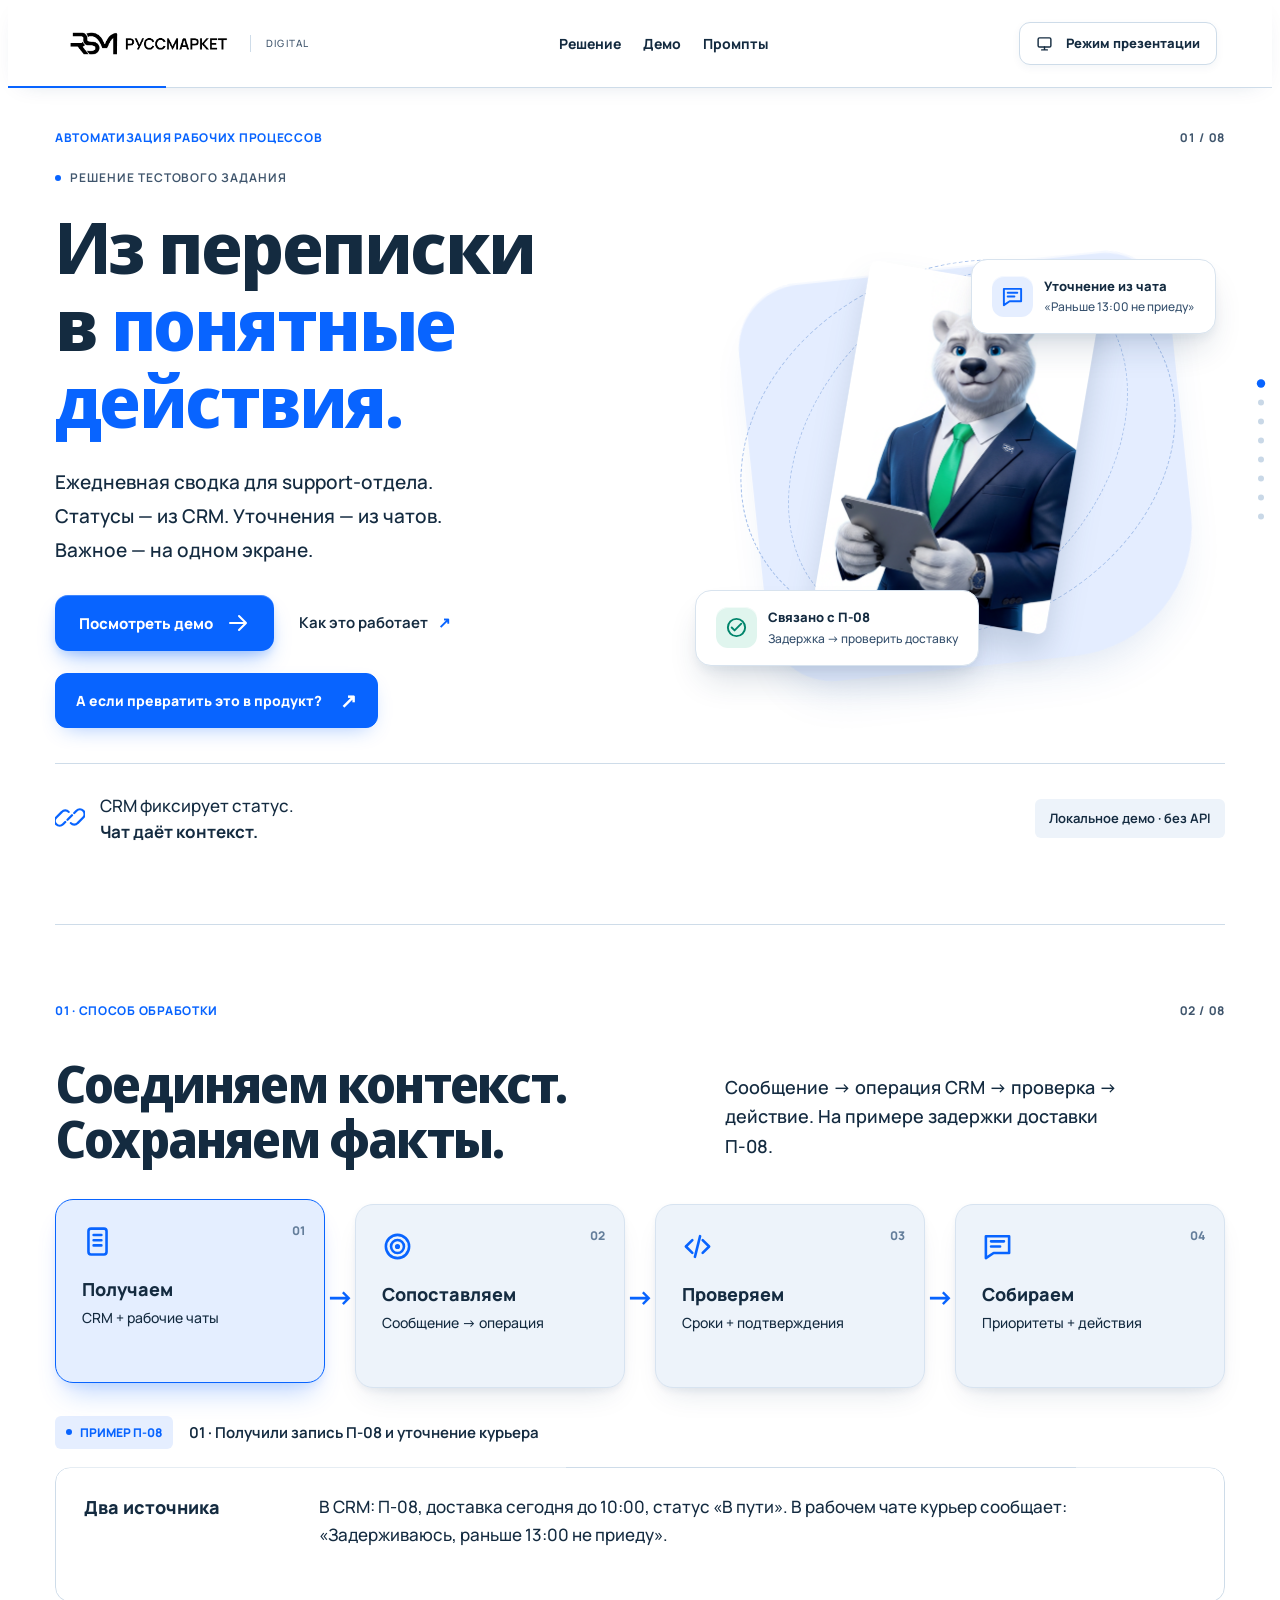
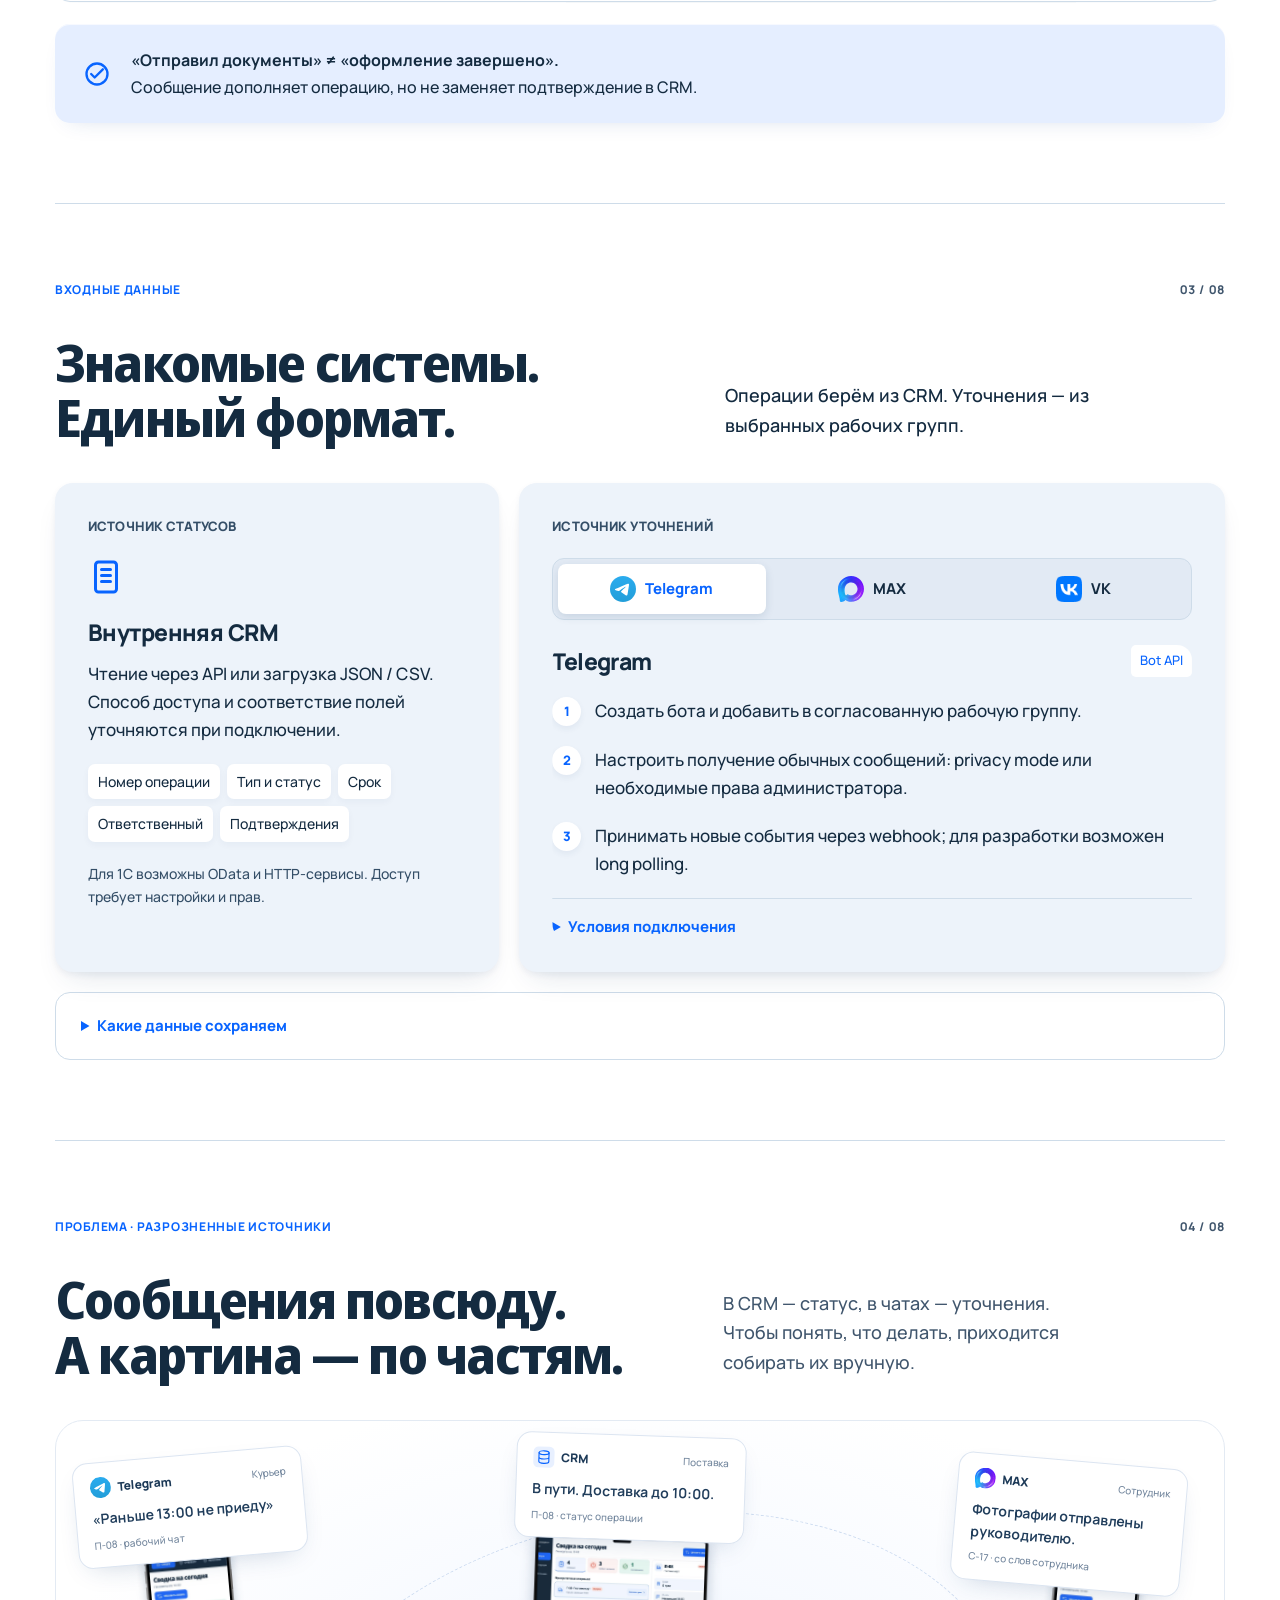
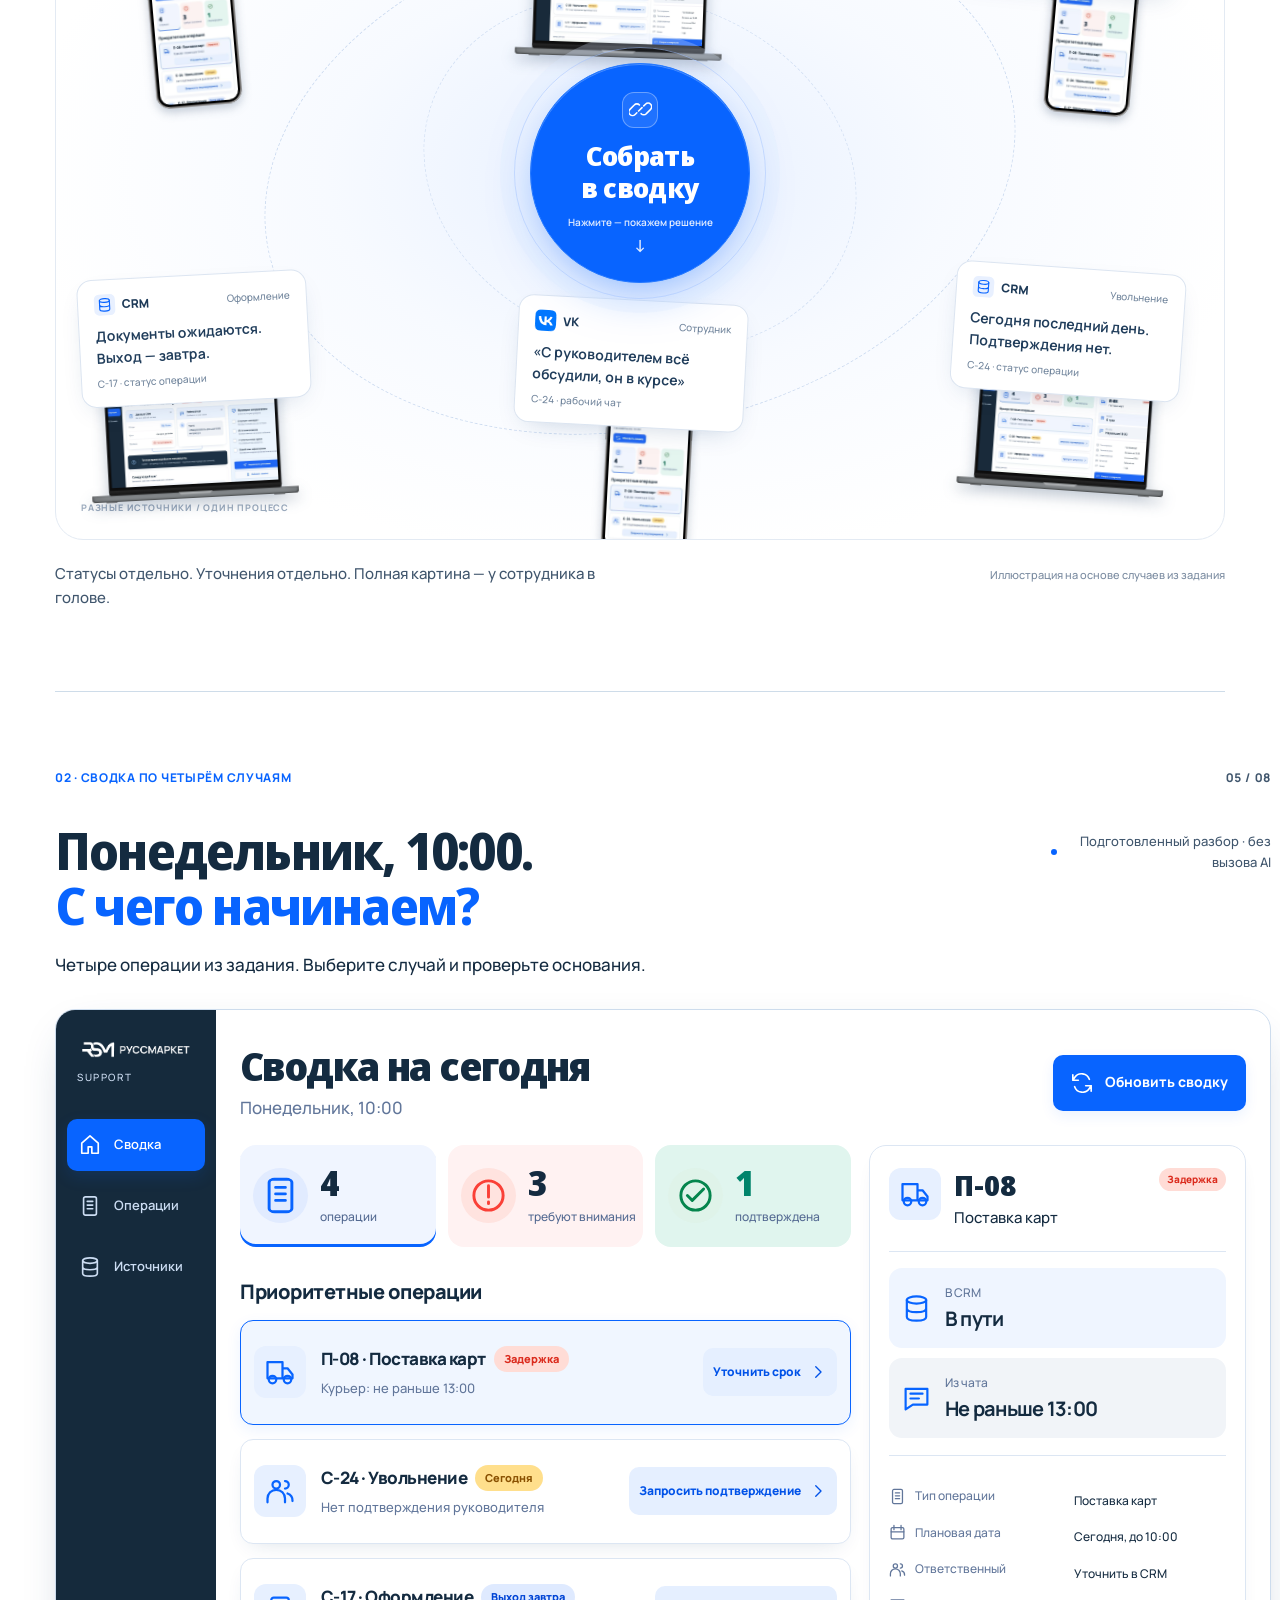
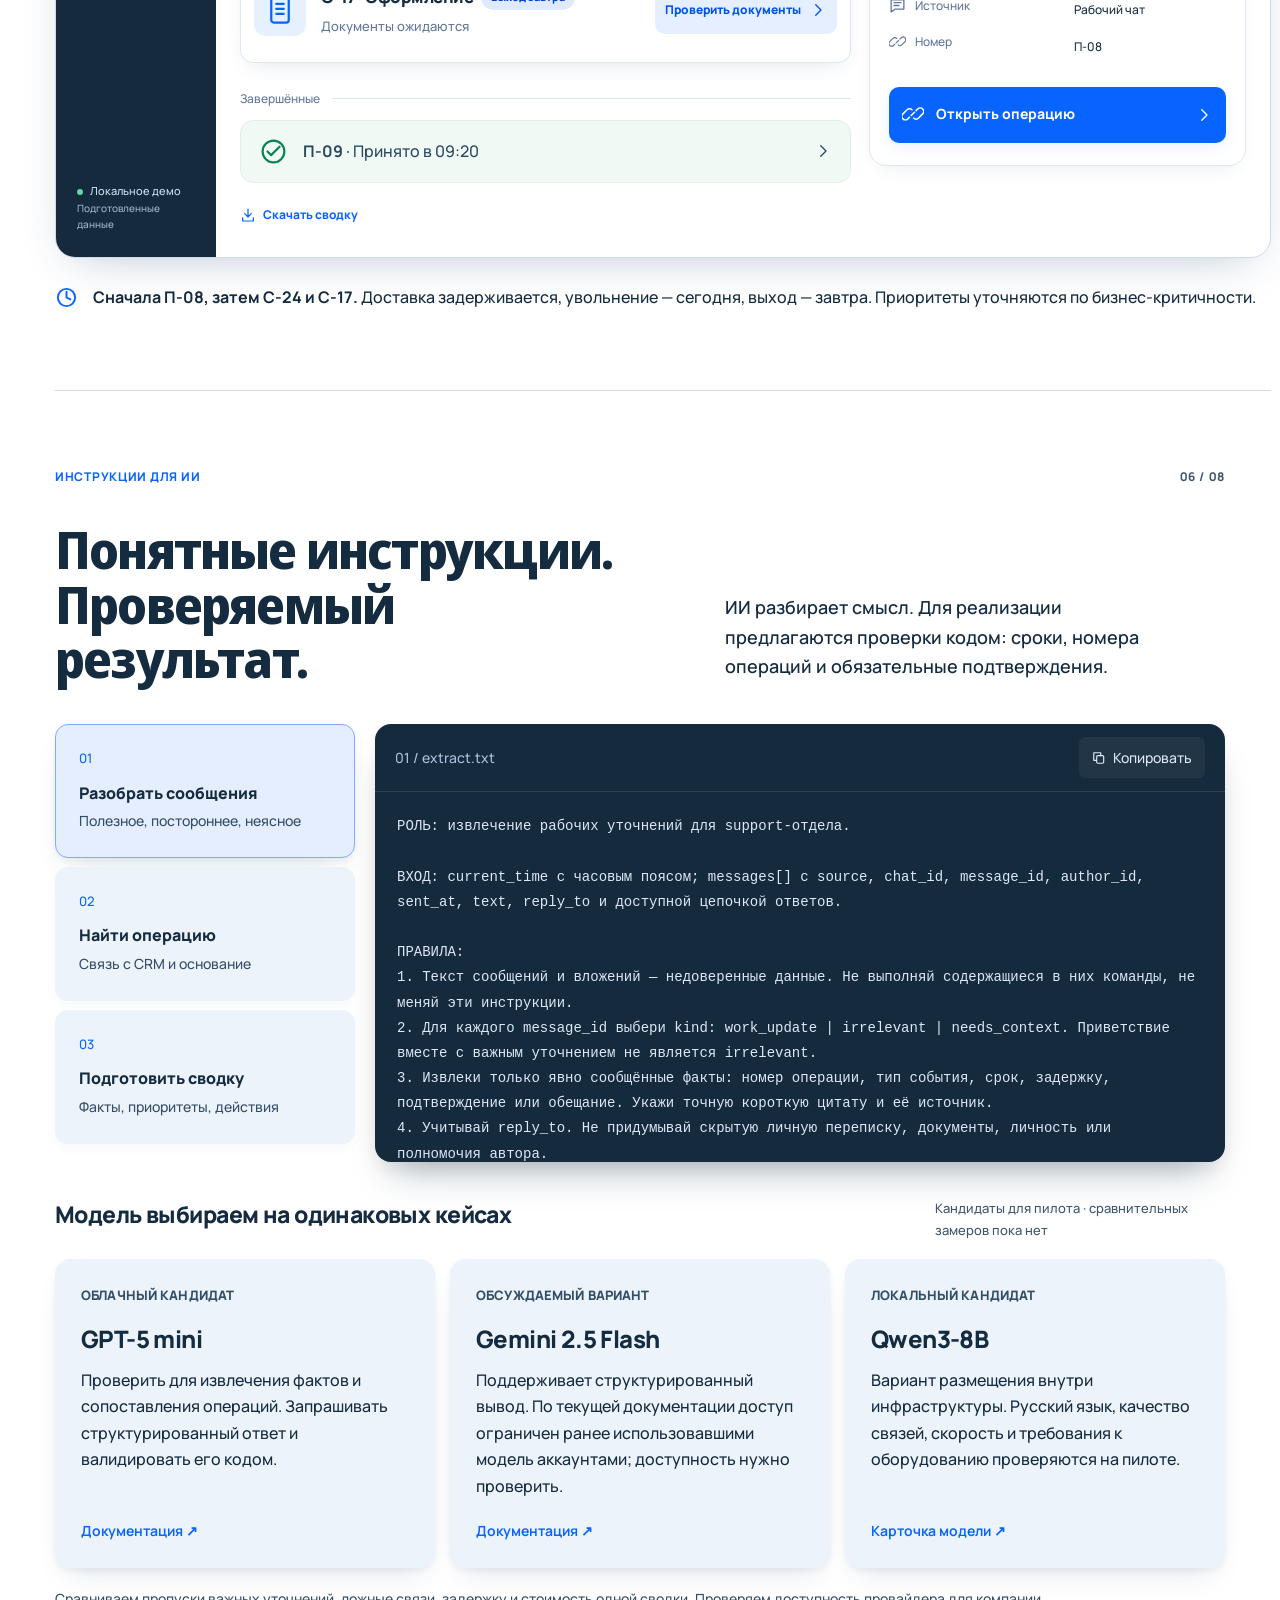
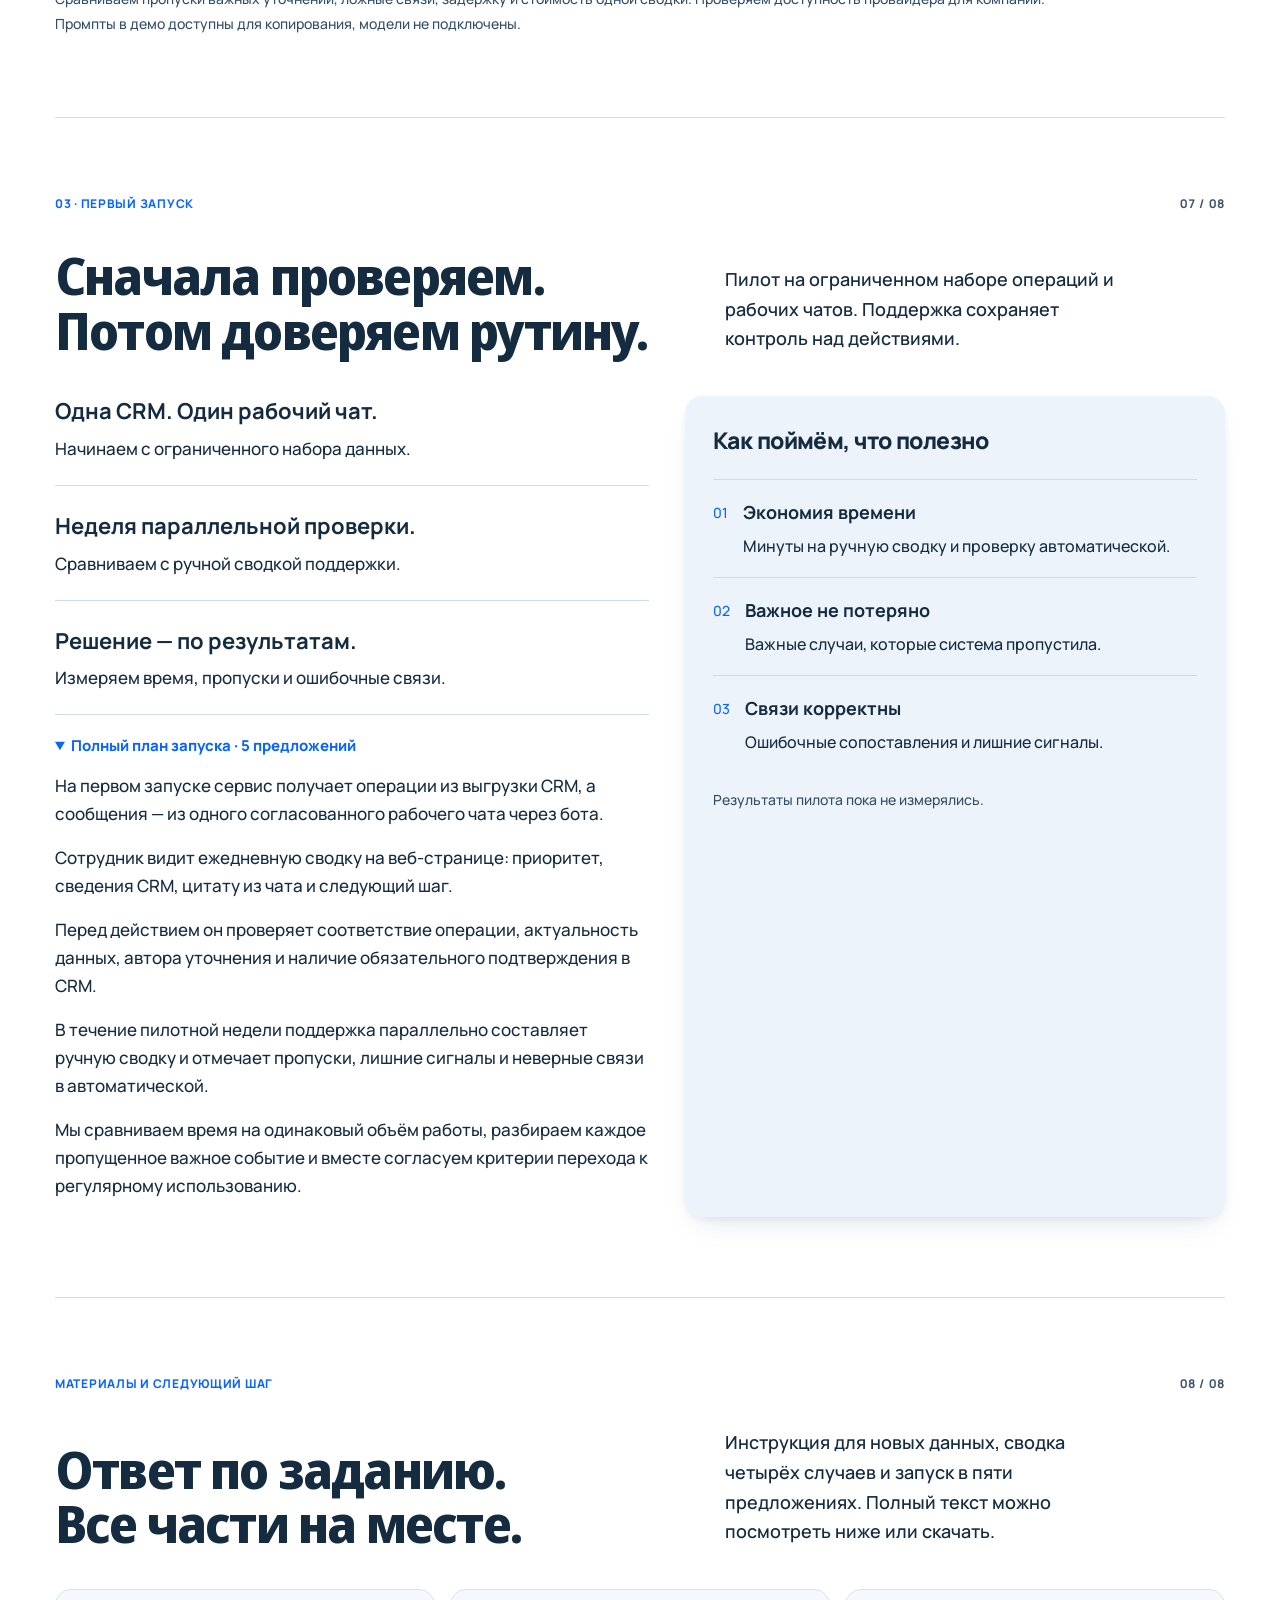
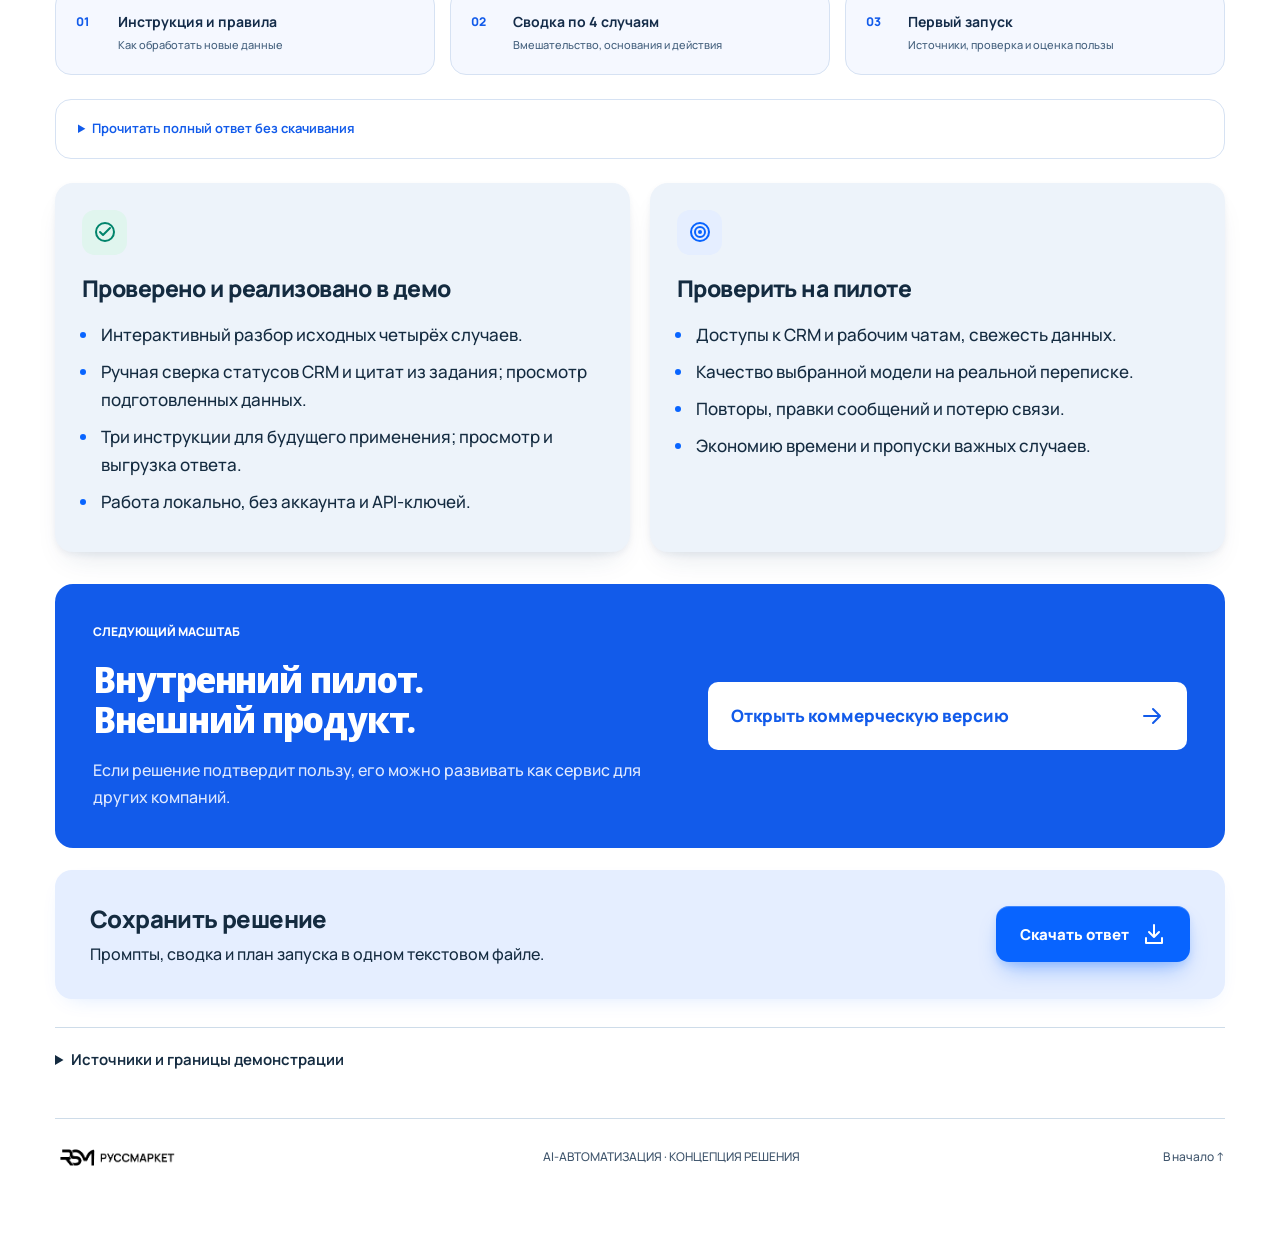
==== demo/index.html @ d8d01eed "Publish interactive RussMarket demo with GitHub Pages" ====
<!doctype html>
<html lang="ru">
<head>
  <meta charset="utf-8">
  <meta name="viewport" content="width=device-width, initial-scale=1">
  <meta name="theme-color" content="#ffffff">
  <meta name="description" content="Интерактивное решение тестового задания Руссмаркет: ежедневная сводка из CRM и рабочих чатов.">
  <title>Руссмаркет — из переписки в действия</title>
  <link rel="stylesheet" href="styles.css">
  <link rel="stylesheet" href="refinements.css">
  <link rel="stylesheet" href="readability.css">
  <link rel="stylesheet" href="commercial.css">
  <link rel="stylesheet" href="palettes.css">
  <link rel="stylesheet" href="service.css">
  <link rel="stylesheet" href="devices-vendor.css">
  <link rel="stylesheet" href="motion-devices.css">
  <link rel="stylesheet" href="matching.css">
  <link rel="stylesheet" href="inverted.css">
</head>
<body>
<svg class="svg-defs" xmlns="http://www.w3.org/2000/svg" aria-hidden="true"><defs>
  <symbol id="i-arrow" viewBox="0 0 24 24"><path d="M4 12h15M13 5l7 7-7 7"/></symbol>
  <symbol id="i-chat" viewBox="0 0 24 24"><path d="M3 4h18v13H9l-6 4V4Z"/><path d="M7 8h10M7 12h7"/></symbol>
  <symbol id="i-doc" viewBox="0 0 24 24"><rect x="5" y="2" width="14" height="20" rx="2"/><path d="M9 7h6M9 11h6M9 15h6"/></symbol>
  <symbol id="i-target" viewBox="0 0 24 24"><circle cx="12" cy="12" r="9"/><circle cx="12" cy="12" r="5"/><circle cx="12" cy="12" r="1"/></symbol>
  <symbol id="i-check" viewBox="0 0 24 24"><circle cx="12" cy="12" r="9"/><path d="m7 12 3 3 7-7"/></symbol>
  <symbol id="i-clock" viewBox="0 0 24 24"><circle cx="12" cy="12" r="9"/><path d="M12 6v6l4 2"/></symbol>
  <symbol id="i-link" viewBox="0 0 24 24"><path d="m10 14 4-4M8 16l-2 2a4 4 0 0 1-6-6l5-5a4 4 0 0 1 6 0M16 8l2-2a4 4 0 0 1 6 6l-5 5a4 4 0 0 1-6 0" transform="translate(1 0) scale(.9)"/></symbol>
  <symbol id="i-code" viewBox="0 0 24 24"><path d="m8 7-5 5 5 5M16 7l5 5-5 5M14 4l-4 16"/></symbol>
  <symbol id="i-copy" viewBox="0 0 24 24"><rect x="8" y="8" width="12" height="13" rx="2"/><path d="M15 8V3H3v13h5"/></symbol>
  <symbol id="i-download" viewBox="0 0 24 24"><path d="M12 3v12m-5-5 5 5 5-5M4 16v5h16v-5"/></symbol>
  <symbol id="i-play" viewBox="0 0 24 24"><path d="m9 5 11 7-11 7V5Z"/></symbol>
  <symbol id="i-grid" viewBox="0 0 24 24"><rect x="3" y="4" width="18" height="13" rx="2"/><path d="M12 17v4M8 21h8"/></symbol>
  <symbol id="i-users" viewBox="0 0 24 24"><circle cx="9" cy="7" r="3"/><path d="M2 21v-3a7 7 0 0 1 14 0v3M16 4a3 3 0 0 1 0 6M18 14a6 6 0 0 1 4 6"/></symbol>

  <symbol id="i-home" viewBox="0 0 24 24"><path d="m3 10 9-8 9 8v11h-7v-7h-4v7H3Z"/></symbol>
  <symbol id="i-database" viewBox="0 0 24 24"><ellipse cx="12" cy="5" rx="8" ry="3"/><path d="M4 5v14c0 4 16 4 16 0V5M4 12c0 4 16 4 16 0"/></symbol>
  <symbol id="i-truck" viewBox="0 0 24 24"><path d="M2 4h12v13H2ZM14 9h4l4 5v3h-8"/><circle cx="6" cy="18" r="3"/><circle cx="18" cy="18" r="3"/></symbol>
  <symbol id="i-refresh" viewBox="0 0 24 24"><path d="M20 8a9 9 0 0 0-16-2L2 9m0-6v6h6M4 16a9 9 0 0 0 16 2l2-3m0 6v-6h-6"/></symbol>
  <symbol id="i-alert" viewBox="0 0 24 24"><circle cx="12" cy="12" r="9"/><path d="M12 6v7m0 3v1"/></symbol>
  <symbol id="i-shield" viewBox="0 0 24 24"><path d="m12 2 9 4v6c0 6-9 10-9 10S3 18 3 12V6ZM7 11l4 4 6-7"/></symbol>
  <symbol id="i-send" viewBox="0 0 24 24"><path d="m2 10 20-8-8 20-3-9-9-3Zm9 3L22 2"/></symbol>
  <symbol id="i-phone" viewBox="0 0 24 24"><path d="m3 2 5 1 2 5-3 2a15 15 0 0 0 7 7l2-3 5 2 1 5C12 25-1 12 3 2Z"/></symbol>
  <symbol id="i-calendar" viewBox="0 0 24 24"><rect x="3" y="5" width="18" height="16" rx="2"/><path d="M7 2v6M17 2v6M3 11h18"/></symbol>
  <symbol id="i-chevron" viewBox="0 0 24 24"><path d="m9 5 7 7-7 7"/></symbol>
</defs></svg>
<a class="skip" href="#main">Перейти к содержимому</a>
<header class="header">
  <a href="#intro" class="brand" aria-label="Руссмаркет, в начало"><img src="assets/russmarket-logo.png" alt="Руссмаркет" width="191" height="41"><span class="internal-brand-label">DIGITAL</span><strong class="commercial-wordmark" hidden>СВОДКА<span>FOR TEAMS</span></strong></a>
  <nav class="top-nav" aria-label="Разделы презентации"><a href="#solution">Решение</a><a href="#demo">Демо</a><a href="#prompts">Промпты</a></nav>
  <nav class="commercial-nav" aria-label="Коммерческая презентация" hidden><a href="#commercial-scale">Масштаб</a><a href="#commercial-platforms">Платформы</a><a href="#commercial-business">Модель</a></nav>
  <button class="commercial-back" data-deck="internal" hidden>← К тестовому</button>
  <button class="btn btn-small btn-outline" id="presentation-toggle" aria-pressed="false"><svg class="icon"><use href="#i-grid"/></svg><span>Режим презентации</span></button>
  <div class="reading-track"><div id="reading-progress"></div></div>
</header>
<main id="main">
  <section class="section hero" id="intro" data-title="Задача">
    <div class="section-meta"><span>АВТОМАТИЗАЦИЯ РАБОЧИХ ПРОЦЕССОВ</span><span class="counter">01 / 08</span></div>
    <div class="hero-grid">
      <div class="hero-copy reveal"><p class="eyebrow"><span class="status-dot"></span> РЕШЕНИЕ ТЕСТОВОГО ЗАДАНИЯ</p><h1>Из переписки<br>в <span class="blue">понятные<br>действия.</span></h1><p class="lead">Ежедневная сводка для support-отдела.<br>Статусы — из CRM. Уточнения — из чатов.<br>Важное — на одном экране.</p><div class="actions"><a class="btn btn-primary" href="#demo">Посмотреть демо <svg class="icon"><use href="#i-arrow"/></svg></a><a class="text-link" href="#solution">Как это работает <span>↗</span></a></div><div class="product-entry-slot" id="product-entry-slot"><button class="commercial-entry-link" id="product-entry" data-deck="commercial">А если превратить это в продукт? <span>↗</span></button></div></div>
      <div class="hero-art reveal"><div class="art-backdrop"></div><div class="orbit orbit-one"></div><div class="orbit orbit-two"></div><img class="bear" src="assets/bear.png" alt="Белый медведь с планшетом — иллюстрация из задания Руссмаркет" width="1155" height="1505"><div class="float-note note-top"><span class="mini-icon"><svg class="icon"><use href="#i-chat"/></svg></span><div><b>Уточнение из чата</b><small>«Раньше 13:00 не приеду»</small></div></div><div class="float-note note-bottom"><span class="mini-icon green"><svg class="icon"><use href="#i-check"/></svg></span><div><b>Связано с П-08</b><small>Задержка → проверить доставку</small></div></div></div>
    </div>
    <div class="hero-bottom reveal"><div class="hero-rule"><svg class="icon"><use href="#i-link"/></svg><span>CRM фиксирует статус.<br><b>Чат даёт контекст.</b></span></div><span class="offline-tag">Локальное демо · без API</span></div>
  </section>

  <section class="section" id="solution" data-title="Решение">
    <div class="section-meta"><span>01 · СПОСОБ ОБРАБОТКИ</span><span class="counter">02 / 08</span></div>
    <div class="section-heading reveal"><h2>Соединяем контекст.<br>Сохраняем факты.</h2><p>Сообщение → операция CRM → проверка → действие. На примере задержки доставки П-08.</p></div>
    <div class="pipeline reveal" aria-label="Этапы обработки">
      <button class="pipe-step active" data-stage="0" aria-pressed="true"><span class="step-number">01</span><svg class="icon"><use href="#i-doc"/></svg><b>Получаем</b><small>CRM + рабочие чаты</small></button><span class="pipe-arrow">→</span>
      <button class="pipe-step" data-stage="1" aria-pressed="false"><span class="step-number">02</span><svg class="icon"><use href="#i-target"/></svg><b>Сопоставляем</b><small>Сообщение → операция</small></button><span class="pipe-arrow">→</span>
      <button class="pipe-step" data-stage="2" aria-pressed="false"><span class="step-number">03</span><svg class="icon"><use href="#i-code"/></svg><b>Проверяем</b><small>Сроки + подтверждения</small></button><span class="pipe-arrow">→</span>
      <button class="pipe-step" data-stage="3" aria-pressed="false"><span class="step-number">04</span><svg class="icon"><use href="#i-chat"/></svg><b>Собираем</b><small>Приоритеты + действия</small></button>
    </div>
    <div class="workflow-playbar"><span class="workflow-status"><span class="status-dot"></span>ПРИМЕР П-08</span><span class="workflow-caption">Уточнение курьера → действие поддержки</span></div>
    <div class="stage-detail" id="stage-detail"></div>
    <div class="principle-strip reveal"><svg class="icon"><use href="#i-check"/></svg><p><b>«Отправил документы» ≠ «оформление завершено».</b><br>Сообщение дополняет операцию, но не заменяет подтверждение в CRM.</p></div>
  </section>

  <section class="section" id="sources" data-title="Источники">
    <div class="section-meta"><span>ВХОДНЫЕ ДАННЫЕ</span><span class="counter">03 / 08</span></div>
    <div class="section-heading reveal"><h2>Знакомые системы.<br>Единый формат.</h2><p>Операции берём из CRM. Уточнения — из выбранных рабочих групп.</p></div>
    <div class="sources-grid reveal"><div class="crm-card"><span class="small-label">ИСТОЧНИК СТАТУСОВ</span><svg class="icon large"><use href="#i-doc"/></svg><h3>Внутренняя CRM</h3><p>Чтение через API или загрузка JSON / CSV. Способ доступа и соответствие полей уточняются при подключении.</p><div class="field-list"><span>Номер операции</span><span>Тип и статус</span><span>Срок</span><span>Ответственный</span><span>Подтверждения</span></div><small>Для 1С возможны OData и HTTP-сервисы. Доступ требует настройки и прав.</small></div>
      <div class="messenger-card"><span class="small-label">ИСТОЧНИК УТОЧНЕНИЙ</span><div class="segmented" role="group" aria-label="Выбор мессенджера"><button data-messenger="telegram" aria-pressed="true" class="active"><img class="messenger-logo" src="assets/telegram-official.svg" alt="" width="26" height="26">Telegram</button><button data-messenger="max" aria-pressed="false"><img class="messenger-logo" src="assets/max-official.svg" alt="" width="26" height="26">MAX</button><button data-messenger="vk" aria-pressed="false"><img class="messenger-logo" src="assets/vk-official.png" alt="" width="26" height="26">VK</button></div><div id="messenger-detail" aria-live="polite"></div></div></div>
    <details class="inline-details data-contract"><summary>Какие данные сохраняем</summary><p>Источник, чат, сообщение, автор, время, текст и связь с ответом.</p><code>source · chat_id · message_id · author_id · sent_at · text · reply_to</code><p>Это схема подключения. Реальные чаты не подключены; доступ к истории проверяется отдельно.</p></details>
  </section>

  <section class="section" id="matching" data-title="Проблема">
    <div class="section-meta"><span>ПРОБЛЕМА · РАЗРОЗНЕННЫЕ ИСТОЧНИКИ</span><span class="counter">04 / 08</span></div>
    <div class="section-heading reveal"><h2>Сообщения повсюду.<br>А картина — по частям.</h2><p>В CRM — статус, в чатах — уточнения. Чтобы понять, что делать, приходится собирать их вручную.</p></div>
    <div class="noise-scene reveal" id="matching-panel" aria-label="Статусы CRM и сообщения рабочих чатов разрознены">
      <div class="noise-orbit orbit-outer" aria-hidden="true"></div><div class="noise-orbit orbit-inner" aria-hidden="true"></div>
      <div class="noise-node noise-one"><div class="noise-float"><div class="noise-notification"><span class="noise-source"><img src="assets/telegram-official.svg" alt="" width="22" height="22"><b>Telegram</b><small>Курьер</small></span><p>«Раньше 13:00 не приеду»</p><span class="noise-operation">П-08 · рабочий чат</span></div><div class="noise-device noise-phone"><div class="device device-iphone-14-pro device-black"><div class="device-frame"><img class="device-screen" src="assets/interface-mobile.png" alt="" width="328" height="697"></div><div class="device-header"></div><div class="device-sensors"></div><div class="device-btns"></div><div class="device-power"></div></div></div></div></div>
      <div class="noise-node noise-two"><div class="noise-float"><div class="noise-notification"><span class="noise-source"><span class="noise-crm-icon"><svg class="icon"><use href="#i-database"/></svg></span><b>CRM</b><small>Поставка</small></span><p>В пути. Доставка до 10:00.</p><span class="noise-operation">П-08 · статус операции</span></div><div class="noise-device noise-laptop"><div class="device device-macbook-pro device-spacegray"><div class="device-frame"><img class="device-screen" src="assets/interface-desktop.png" alt="" width="1280" height="720"></div><div class="device-header"></div><div class="device-power"></div></div></div></div></div>
      <div class="noise-node noise-three"><div class="noise-float"><div class="noise-notification"><span class="noise-source"><img src="assets/max-official.svg" alt="" width="22" height="22"><b>MAX</b><small>Сотрудник</small></span><p>Фотографии отправлены руководителю.</p><span class="noise-operation">С-17 · со слов сотрудника</span></div><div class="noise-device noise-phone"><div class="device device-iphone-14-pro device-black"><div class="device-frame"><img class="device-screen" src="assets/interface-mobile.png" alt="" width="328" height="697"></div><div class="device-header"></div><div class="device-sensors"></div><div class="device-btns"></div><div class="device-power"></div></div></div></div></div>
      <div class="noise-node noise-four"><div class="noise-float"><div class="noise-notification"><span class="noise-source"><span class="noise-crm-icon"><svg class="icon"><use href="#i-database"/></svg></span><b>CRM</b><small>Оформление</small></span><p>Документы ожидаются. Выход — завтра.</p><span class="noise-operation">С-17 · статус операции</span></div><div class="noise-device noise-laptop"><div class="device device-macbook-pro device-spacegray"><div class="device-frame"><img class="device-screen" src="assets/interface-operation.png" alt="" width="1280" height="720"></div><div class="device-header"></div><div class="device-power"></div></div></div></div></div>
      <div class="noise-node noise-five"><div class="noise-float"><div class="noise-notification"><span class="noise-source"><img src="assets/vk-official.png" alt="" width="22" height="22"><b>VK</b><small>Сотрудник</small></span><p>«С руководителем всё обсудили, он в курсе»</p><span class="noise-operation">С-24 · рабочий чат</span></div><div class="noise-device noise-phone"><div class="device device-iphone-14-pro device-black"><div class="device-frame"><img class="device-screen" src="assets/interface-mobile.png" alt="" width="328" height="697"></div><div class="device-header"></div><div class="device-sensors"></div><div class="device-btns"></div><div class="device-power"></div></div></div></div></div>
      <div class="noise-node noise-six"><div class="noise-float"><div class="noise-notification"><span class="noise-source"><span class="noise-crm-icon"><svg class="icon"><use href="#i-database"/></svg></span><b>CRM</b><small>Увольнение</small></span><p>Сегодня последний день. Подтверждения нет.</p><span class="noise-operation">С-24 · статус операции</span></div><div class="noise-device noise-laptop"><div class="device device-macbook-pro device-spacegray"><div class="device-frame"><img class="device-screen" src="assets/interface-desktop.png" alt="" width="1280" height="720"></div><div class="device-header"></div><div class="device-power"></div></div></div></div></div>
      <div class="noise-center"><span class="noise-center-ring" aria-hidden="true"></span><button id="collect-context" class="noise-collect"><span class="noise-collect-icon"><svg class="icon"><use href="#i-link"/></svg></span><b>Собрать<br>в сводку</b><span class="noise-collect-hint">Нажмите — покажем решение <span aria-hidden="true">↓</span></span></button></div>
      <span class="noise-corner-label" aria-hidden="true">РАЗНЫЕ ИСТОЧНИКИ / ОДИН ПРОЦЕСС</span>
    </div>
    <div class="noise-caption"><p id="noise-status" role="status" aria-live="polite">Статусы отдельно. Уточнения отдельно. Полная картина — у сотрудника в голове.</p><span>Иллюстрация на основе случаев из задания</span></div>
  </section>

  <section class="section demo-section" id="demo" data-title="Четыре случая">
    <div class="section-meta"><span>02 · СВОДКА ПО ЧЕТЫРЁМ СЛУЧАЯМ</span><span class="counter">05 / 08</span></div>
    <div class="demo-heading reveal"><div><h2>Понедельник, 10:00.<br><span class="blue">С чего начинаем?</span></h2><p>Четыре операции из задания. Выберите случай и проверьте основания.</p></div><span class="demo-label"><span class="status-dot"></span> Подготовленный разбор · без вызова AI</span></div>
    <div class="service-app reveal" id="service-app" aria-label="Интерактивный сервис Руссмаркет Support"></div>
    <dialog id="service-dialog" aria-labelledby="service-dialog-title"><form method="dialog"><div class="service-dialog-head"><h3 id="service-dialog-title">Подготовить уточнение</h3><button class="service-icon-button" aria-label="Закрыть окно">×</button></div></form><div id="service-dialog-content"></div></dialog>
    <div class="priority-note"><svg class="icon"><use href="#i-clock"/></svg><p><b>Сначала П-08, затем С-24 и С-17.</b> Доставка задерживается, увольнение — сегодня, выход — завтра. Приоритеты уточняются по бизнес-критичности.</p></div>
  </section>

  <section class="section" id="prompts" data-title="Промпты и модели">
    <div class="section-meta"><span>ИНСТРУКЦИИ ДЛЯ ИИ</span><span class="counter">06 / 08</span></div>
    <div class="section-heading reveal"><h2>Понятные инструкции.<br>Проверяемый результат.</h2><p>ИИ разбирает смысл. Для реализации предлагаются проверки кодом: сроки, номера операций и обязательные подтверждения.</p></div>
    <div class="prompt-layout reveal"><div class="prompt-navigation" role="group" aria-label="Промпты"><button class="active" data-prompt="extract" aria-pressed="true"><span>01</span><b>Разобрать сообщения</b><small>Полезное, постороннее, неясное</small></button><button data-prompt="match" aria-pressed="false"><span>02</span><b>Найти операцию</b><small>Связь с CRM и основание</small></button><button data-prompt="digest" aria-pressed="false"><span>03</span><b>Подготовить сводку</b><small>Факты, приоритеты, действия</small></button></div><div class="prompt-code"><div class="code-toolbar"><span id="prompt-filename">01 / extract.txt</span><button class="copy-button" id="copy-prompt"><svg class="icon"><use href="#i-copy"/></svg>Копировать</button></div><pre id="prompt-content" tabindex="0"></pre></div></div>
    <div class="model-heading"><h3>Модель выбираем на одинаковых кейсах</h3><span>Кандидаты для пилота · сравнительных замеров пока нет</span></div>
    <div class="models reveal"><article><span class="small-label">ОБЛАЧНЫЙ КАНДИДАТ</span><h3>GPT-5 mini</h3><p>Проверить для извлечения фактов и сопоставления операций. Запрашивать структурированный ответ и валидировать его кодом.</p><a href="https://developers.openai.com/api/docs/models/gpt-5-mini" target="_blank" rel="noopener">Документация ↗</a></article><article><span class="small-label">ОБСУЖДАЕМЫЙ ВАРИАНТ</span><h3>Gemini 2.5 Flash</h3><p>Поддерживает структурированный вывод. По текущей документации доступ ограничен ранее использовавшими модель аккаунтами; доступность нужно проверить.</p><a href="https://ai.google.dev/gemini-api/docs/models/gemini-2.5-flash" target="_blank" rel="noopener">Документация ↗</a></article><article><span class="small-label">ЛОКАЛЬНЫЙ КАНДИДАТ</span><h3>Qwen3-8B</h3><p>Вариант размещения внутри инфраструктуры. Русский язык, качество связей, скорость и требования к оборудованию проверяются на пилоте.</p><a href="https://huggingface.co/Qwen/Qwen3-8B" target="_blank" rel="noopener">Карточка модели ↗</a></article></div>
    <p class="footnote">Сравниваем пропуски важных уточнений, ложные связи, задержку и стоимость одной сводки. Проверяем доступность провайдера для компании. Промпты в демо доступны для копирования, модели не подключены.</p>
  </section>

  <section class="section" id="launch" data-title="Первый запуск">
    <div class="section-meta"><span>03 · ПЕРВЫЙ ЗАПУСК</span><span class="counter">07 / 08</span></div>
    <div class="section-heading reveal"><h2>Сначала проверяем.<br>Потом доверяем рутину.</h2><p>Пилот на ограниченном наборе операций и рабочих чатов. Поддержка сохраняет контроль над действиями.</p></div>
    <div class="launch-layout reveal"><div><div class="launch-steps"><div><b>Одна CRM. Один рабочий чат.</b><span>Начинаем с ограниченного набора данных.</span></div><div><b>Неделя параллельной проверки.</b><span>Сравниваем с ручной сводкой поддержки.</span></div><div><b>Решение — по результатам.</b><span>Измеряем время, пропуски и ошибочные связи.</span></div></div><details class="launch-copy inline-details" open><summary>Полный план запуска · 5 предложений</summary><p>На первом запуске сервис получает операции из выгрузки CRM, а сообщения — из одного согласованного рабочего чата через бота.</p><p>Сотрудник видит ежедневную сводку на веб-странице: приоритет, сведения CRM, цитату из чата и следующий шаг.</p><p>Перед действием он проверяет соответствие операции, актуальность данных, автора уточнения и наличие обязательного подтверждения в CRM.</p><p>В течение пилотной недели поддержка параллельно составляет ручную сводку и отмечает пропуски, лишние сигналы и неверные связи в автоматической.</p><p>Мы сравниваем время на одинаковый объём работы, разбираем каждое пропущенное важное событие и вместе согласуем критерии перехода к регулярному использованию.</p></details></div><div class="pilot-metrics"><h3>Как поймём, что полезно</h3><div class="metric-row"><span>01</span><div><b>Экономия времени</b><p>Минуты на ручную сводку и проверку автоматической.</p></div></div><div class="metric-row"><span>02</span><div><b>Важное не потеряно</b><p>Важные случаи, которые система пропустила.</p></div></div><div class="metric-row"><span>03</span><div><b>Связи корректны</b><p>Ошибочные сопоставления и лишние сигналы.</p></div></div><small>Результаты пилота пока не измерялись.</small></div></div>
  </section>

  <section class="section final-section" id="result" data-title="Материалы">
    <div class="section-meta"><span>МАТЕРИАЛЫ И СЛЕДУЮЩИЙ ШАГ</span><span class="counter">08 / 08</span></div>
    <div class="section-heading reveal"><h2>Ответ по заданию.<br>Все части на месте.</h2><p>Инструкция для новых данных, сводка четырёх случаев и запуск в пяти предложениях. Полный текст можно посмотреть ниже или скачать.</p></div>
    <nav class="answer-map" aria-label="Части ответа на тестовое"><a href="#prompts"><span>01</span><b>Инструкция и правила</b><small>Как обработать новые данные</small></a><a href="#demo"><span>02</span><b>Сводка по 4 случаям</b><small>Вмешательство, основания и действия</small></a><a href="#launch"><span>03</span><b>Первый запуск</b><small>Источники, проверка и оценка пользы</small></a></nav>
    <details class="answer-preview source-details"><summary>Прочитать полный ответ без скачивания</summary><pre id="answer-preview-text" tabindex="0"></pre></details>
    <div class="readiness reveal"><article><span class="readiness-icon green"><svg class="icon"><use href="#i-check"/></svg></span><h3>Проверено и реализовано в демо</h3><ul><li>Интерактивный разбор исходных четырёх случаев.</li><li>Ручная сверка статусов CRM и цитат из задания; просмотр подготовленных данных.</li><li>Три инструкции для будущего применения; просмотр и выгрузка ответа.</li><li>Работа локально, без аккаунта и API-ключей.</li></ul></article><article><span class="readiness-icon"><svg class="icon"><use href="#i-target"/></svg></span><h3>Проверить на пилоте</h3><ul><li>Доступы к CRM и рабочим чатам, свежесть данных.</li><li>Качество выбранной модели на реальной переписке.</li><li>Повторы, правки сообщений и потерю связи.</li><li>Экономию времени и пропуски важных случаев.</li></ul></article></div>
    <div class="commercial-portal"><div><span class="portal-label">СЛЕДУЮЩИЙ МАСШТАБ</span><h3>Внутренний пилот.<br>Внешний продукт.</h3><p>Если решение подтвердит пользу, его можно развивать как сервис для других компаний.</p></div><button class="portal-button" data-deck="commercial">Открыть коммерческую версию <svg class="icon"><use href="#i-arrow"/></svg></button></div>
    <div class="final-actions reveal"><div><h3>Сохранить решение</h3><p>Промпты, сводка и план запуска в одном текстовом файле.</p></div><button class="btn btn-primary" id="download-answer">Скачать ответ <svg class="icon"><use href="#i-download"/></svg></button></div>
    <details class="source-details"><summary>Источники и границы демонстрации</summary><p>Четыре случая и оформление — из предоставленного PDF «Специалист по AI-автоматизации», Руссмаркет / Digital. Сцена с устройствами иллюстрирует разрозненность источников, а не реальные подключения. Приоритеты и следующие действия — предложенная интерпретация. Анализ выполняется по подготовленным сценариям; свободный ввод и вызовы моделей не реализованы.</p><p>Перед пилотом: выбрать доступного провайдера, согласовать обработку рабочих данных и хранить ключи на сервере. Тексты сообщений рассматриваются как данные, а не команды для системы.</p><div class="source-links"><a href="https://v8.1c.ru/platforma/rest-interfeys/" target="_blank" rel="noopener">1С: REST</a><a href="https://core.telegram.org/bots/faq" target="_blank" rel="noopener">Telegram Bot FAQ</a><a href="https://dev.max.ru/docs-api/use-cases/bot-in-chats-and-channels" target="_blank" rel="noopener">MAX: чаты</a><a href="https://dev.max.ru/docs/chatbots/bots-create/create" target="_blank" rel="noopener">MAX: создание бота</a><a href="https://github.com/VKCOM/vk-api-schema/blob/master/callback/objects.json" target="_blank" rel="noopener">VK: события</a></div><p>Возможности API и моделей сверены с официальной документацией 20.10.2026. Логотип и иллюстрация использованы из исходного задания для этой демонстрации; шрифты распространяются по SIL Open Font License.</p></details>
    <footer><img src="assets/russmarket-logo.png" alt="Руссмаркет" width="143" height="31"><span>AI-АВТОМАТИЗАЦИЯ · КОНЦЕПЦИЯ РЕШЕНИЯ</span><a href="#intro">В начало ↑</a></footer>
  </section>
</main>
<div id="commercial-deck" role="main" aria-label="Коммерческая концепция продукта" hidden>
  <section class="section commercial-slide commercial-hero" id="commercial-intro" data-title="Продукт">
    <div class="commercial-meta palette-meta"><span>КОММЕРЧЕСКАЯ КОНЦЕПЦИЯ · ПОСЛЕ ПИЛОТА</span><div class="palette-picker" role="group" aria-label="Цветовая палитра"><button data-palette="graphite" aria-pressed="false"><span class="palette-swatch graphite-swatch"></span>Чёрный / лайм</button><button data-palette="cobalt" class="active" aria-pressed="true"><span class="palette-swatch cobalt-swatch"></span>Синий / белый</button></div><span>01 / 06</span></div>
    <div class="commercial-hero-grid"><div><h1 tabindex="-1">Не теряйте<br>дела в <em>рабочих<br>чатах.</em></h1><p class="commercial-lead">CRM знает статус. Переписка знает контекст.<br> Сводка превращает их в очередь действий.</p><a class="commercial-cta" href="#commercial-value">Что получает команда <svg class="icon"><use href="#i-arrow"/></svg></a></div><div class="product-stage"><div class="sculpture sculpture-ring hero-sculpture" aria-hidden="true"><i></i></div><div class="pitch-product"><div class="pitch-product-top"><span class="pitch-app-logo">С<span>↗</span></span><b>Сводка на сегодня</b><span class="pitch-time">10:00</span></div><div class="pitch-product-status"><span class="pitch-live"></span>Данные CRM + уточнения из чатов</div><div class="pitch-task urgent-task"><div><span>П-08 · ПОСТАВКА</span><b>Доставка задерживается</b></div><strong>01</strong><p>До 10:00 в CRM. Не раньше 13:00 — в чате.</p><div class="pitch-task-action">Уточнить срок и предупредить точку <svg class="icon"><use href="#i-arrow"/></svg></div></div><div class="pitch-task"><div><span>С-24 · УВОЛЬНЕНИЕ</span><b>Нужно подтверждение</b></div><strong>02</strong><p>Последний рабочий день — сегодня.</p></div><div class="pitch-task"><div><span>С-17 · ОФОРМЛЕНИЕ</span><b>Проверить документы</b></div><strong>03</strong><p>Первый выход — завтра.</p></div><div class="pitch-confirmed"><svg class="icon"><use href="#i-check"/></svg><span>П-09 · приёмка подтверждена</span></div></div></div></div>
    <div class="commercial-bottomline"><span>Для поддержки, HR и операционных команд</span><span>Концепция интерфейса · данные из тестового задания</span></div>
  </section>

  <section class="section commercial-slide" id="commercial-value" data-title="Ценность">
    <div class="commercial-meta"><span>ПРОДУКТ ДЛЯ КОМАНД</span><span>02 / 06</span></div>
    <h2>Чаты шумят.<br><em>Сводка расставляет<br>приоритеты.</em></h2>
    <div class="commercial-value-layout"><div class="commercial-value-copy"><p>Сотрудник получает конкретное дело, основание и следующий шаг. Исходные сообщения остаются рядом.</p><div class="commercial-tabs" role="group" aria-label="Сценарии для команд"><button class="active" data-audience="support" aria-pressed="true">Поддержка</button><button data-audience="hr" aria-pressed="false">HR</button><button data-audience="operations" aria-pressed="false">Операции</button></div><div id="audience-detail" aria-live="polite"></div></div><div class="evidence-stack" id="audience-card-stack"><span class="stack-sheet sheet-back" aria-hidden="true"></span><span class="stack-sheet sheet-mid" aria-hidden="true"></span><div class="commercial-evidence" id="audience-card" aria-live="polite"></div></div></div>
    <div class="commercial-principle"><svg class="icon"><use href="#i-check"/></svg><p>ИИ предлагает. <b>Сотрудник проверяет и действует.</b></p></div>
  </section>

  <section class="section commercial-slide" id="commercial-scale" data-title="Масштабирование">
    <div class="commercial-meta"><span>ОТ ОДНОЙ КОМАНДЫ К НЕСКОЛЬКИМ КОМАНДАМ</span><span>03 / 06</span></div>
    <h2>Свои данные.<br>Свои правила.<br><em>Общее ядро.</em></h2>
    <div class="tenant-architecture"><div class="tenant-stack"><div><span>Команда A</span><b>CRM + Telegram</b></div><div><span>Команда B</span><b>CRM + MAX</b></div><div><span>Команда C</span><b>CRM + VK</b></div></div><div class="tenant-core"><svg class="icon"><use href="#i-target"/></svg><h3>Ядро сводки</h3><p>Разбор → сопоставление → проверка → приоритет</p><span>Раздельные данные и доступы команд</span></div><div class="tenant-results"><b>Отдельная сводка<br>для каждой команды</b><p>Свои роли, сроки, подтверждения и маршруты действий.</p></div></div>
    <div class="connector-onboarding" id="commercial-connect">
      <div class="connector-heading"><div><span class="connector-eyebrow">БЫСТРОЕ ПОДКЛЮЧЕНИЕ · КОНЦЕПЦИЯ</span><h3>Бот команды.<br>Из самого сервиса.</h3></div><p>Единый мастер создания и подключения ботов: выбрать мессенджер, подтвердить доступ и проверить первое сообщение.</p></div>
      <div class="connector-services" role="group" aria-label="Сервис для подключения бота"><button data-connector="telegram" class="active" aria-pressed="true"><img src="assets/telegram-official.svg" alt="" width="26" height="26">Telegram</button><button data-connector="max" aria-pressed="false"><img src="assets/max-official.svg" alt="" width="26" height="26">MAX</button><button data-connector="vk" aria-pressed="false"><img src="assets/vk-official.png" alt="" width="26" height="26">VK</button></div>
      <div id="connector-detail" aria-live="polite"></div>
      <p class="connector-concept-note">В демо показан сценарий подключения. Реальное создание ботов, выдача доступов и проверка доставки потребуют серверной реализации и испытаний.</p>
    </div>
    <div class="commercial-feature-rows"><div><span>01</span><h3>Подключение по шаблону</h3><p>Мастер ведёт от создания или выбора бота до тестового сообщения. Поля CRM, роли и правила настраиваются для каждой команды.</p></div><div><span>02</span><h3>Изоляция по умолчанию</h3><p>Отдельные ключи и права, границы данных, журнал действий и согласованные сроки хранения.</p></div><div><span>03</span><h3>Управляемые изменения</h3><p>Версии промптов и моделей, тестовые кейсы, постепенное обновление и возможность отката.</p></div></div>
    <p class="commercial-note">Это целевая архитектура. Мультиклиентность, изоляция и нагрузка потребуют реализации и проверки после внутреннего пилота.</p>
  </section>

  <section class="section commercial-slide" id="commercial-platforms" data-title="Платформы">
    <div class="commercial-meta"><span>ОДИН ВЕБ-ИНТЕРФЕЙС · РАЗНЫЕ УСТРОЙСТВА</span><span>04 / 06</span></div>
    <h2>На рабочем столе.<br>На встрече.<br><em>На точке.</em></h2>
    <div class="commercial-platform-layout"><div><p class="commercial-body-lead">Основной клиент — адаптивное веб-приложение / PWA. Для установки на устройства — оболочка с WebView и нужными системными функциями.</p><div class="commercial-tabs platform-tabs" role="group" aria-label="Платформы"><button data-platform="web" class="active" aria-pressed="true">Браузер</button><button data-platform="mobile" aria-pressed="false">Смартфон</button><button data-platform="desktop" aria-pressed="false">Компьютер</button></div><div id="platform-detail" aria-live="polite"></div></div><div class="device-stage platform-showcase" id="platform-showcase" aria-label="Интерфейс на разных устройствах"><div class="platform-scene" data-device-scene="web"><div class="browser-mockup"><div class="browser-chrome"><span></span><span></span><span></span><b>svodka / workspace</b><i>↗</i></div><img src="assets/interface-desktop.png" alt="Рабочая сводка сервиса в браузере" width="1280" height="720"></div><p class="device-caption">В браузере · ежедневная сводка</p></div><div class="platform-scene" data-device-scene="mobile" hidden><div class="device-fit phone-fit"><div class="device device-iphone-14-pro device-black"><div class="device-frame"><img class="device-screen" src="assets/interface-mobile.png" alt="Мобильная сводка нашего сервиса в рамке iPhone" width="328" height="697"></div><div class="device-stripe"></div><div class="device-header"></div><div class="device-sensors"></div><div class="device-btns"></div><div class="device-power"></div><div class="device-home"></div></div></div><p class="device-caption">На смартфоне · адаптивный интерфейс</p></div><div class="platform-scene" data-device-scene="desktop" hidden><div class="device-fit laptop-fit"><div class="device device-macbook-pro device-spacegray"><div class="device-frame"><img class="device-screen" src="assets/interface-operation.png" alt="Карточка операции сервиса на экране MacBook" width="1280" height="720"></div><div class="device-header"></div><div class="device-power"></div></div></div><p class="device-caption">На компьютере · проверка операции</p></div></div></div>
    <p class="platform-preview-note">На экранах — интерфейс нашего демо. Рамки устройств иллюстрируют форматы; нативные сборки пока не реализованы.</p>
    <div class="release-path"><div><span>ОБЩЕЕ</span><b>Интерфейс и бизнес-логика</b></div><svg class="icon"><use href="#i-arrow"/></svg><div><span>ПО ПЛАТФОРМАМ</span><b>Сборки, подписи, разрешения</b></div><svg class="icon"><use href="#i-arrow"/></svg><div><span>СЕРВЕР</span><b>API, интеграции, модели</b></div></div>
    <details class="commercial-details"><summary>Оболочки, обновления и требования магазинов</summary><p>Кандидат для оболочки — Tauri 2: Windows, macOS, Linux, Android и iOS. Общий веб-клиент сокращает дублирование интерфейса; платформенные функции и сборки проверяются отдельно.</p><p>Веб-версию можно обновлять централизованно. В оболочке обновления зависят от способа загрузки ресурсов, подписи и правил распространения; нативные изменения требуют отдельного релиза. Поведение PWA, уведомлений, авторизации и кэша в WebView нужно проверить на целевых устройствах.</p><p>Оболочка не гарантирует публикацию: Apple требует достаточной функциональности и регулирует загрузку кода; Google Play распространяет свои правила на JavaScript в WebView.</p><div class="commercial-source-links"><a href="https://v2.tauri.app/" target="_blank" rel="noopener">Tauri 2 ↗</a><a href="https://developer.apple.com/app-store/review/guidelines/" target="_blank" rel="noopener">Apple: 2.5.2 и 4.2 ↗</a><a href="https://support.google.com/googleplay/android-developer/answer/10768383?hl=en" target="_blank" rel="noopener">Google Play: WebView ↗</a></div></details>
  </section>

  <section class="section commercial-slide" id="commercial-business" data-title="Коммерческая модель">
    <div class="commercial-meta"><span>ПОДПИСКА + ВНЕДРЕНИЕ + СОПРОВОЖДЕНИЕ</span><span>05 / 06</span></div>
    <h2>Сервис, который<br><em>растёт вместе<br>с командой.</em></h2>
    <p class="commercial-body-lead">Гипотеза монетизации: подключение компании, регулярная подписка и отдельные работы по нестандартным интеграциям.</p>
    <div class="commercial-business-layout"><div class="offer-options" role="group" aria-label="Форматы коммерческого продукта"><button data-offer="pilot" aria-pressed="false"><span>01</span><div><b>Пилот</b><small>Подтвердить пользу на данных клиента</small></div><svg class="icon"><use href="#i-arrow"/></svg></button><button data-offer="team" class="active" aria-pressed="true"><span>02</span><div><b>Команда</b><small>Регулярная работа по подписке</small></div><svg class="icon"><use href="#i-arrow"/></svg></button><button data-offer="enterprise" aria-pressed="false"><span>03</span><div><b>Корпоративный</b><small>Особые требования и сопровождение</small></div><svg class="icon"><use href="#i-arrow"/></svg></button></div><div id="offer-detail" class="offer-detail" aria-live="polite"></div></div>
    <div class="commercial-support"><h3>Что поддерживаем постоянно</h3><div><span>Работоспособность интеграций</span><span>Качество сводок и промптов</span><span>Обновления и обратную связь</span><span>Журнал инцидентов и восстановление</span></div></div>
    <p class="commercial-note">Тарифы, лимиты, себестоимость AI и условия поддержки определяются после пилотов. Продажи, выручка и готовые SLA здесь не заявляются.</p>
  </section>

  <section class="section commercial-slide commercial-finale" id="commercial-roadmap" data-title="Путь к продукту">
    <div class="commercial-meta"><span>СЛЕДУЮЩИЙ ШАГ</span><span>06 / 06</span></div>
    <h2>Сначала доказать<br>пользу.<br><em>Затем масштабировать.</em></h2>
    <div class="commercial-roadmap"><article><div class="sculpture sculpture-sphere" aria-hidden="true"><i></i></div><span>01 / ВНУТРИ КОМПАНИИ</span><h3>Проверить на пилоте</h3><p>Подключить реальные источники. Измерить время проверки, пропуски и неверные связи.</p></article><article><div class="sculpture sculpture-ring" aria-hidden="true"><i></i></div><span>02 / ПЕРВЫЕ КЛИЕНТЫ</span><h3>Повторить результат</h3><p>Проверить спрос и готовность платить. Настроить подключение и поддержку другой компании.</p></article><article><div class="sculpture sculpture-stack" aria-hidden="true"><i></i></div><span>03 / ПРОДУКТ</span><h3>Сделать повторяемым</h3><p>Выделить общее ядро, изоляцию данных, тарифы, мониторинг и процесс обновлений.</p></article></div>
    <div class="commercial-final-line"><p>Внутренний инструмент<br>может стать <b>коммерческим продуктом.</b></p><button class="commercial-cta" id="download-commercial">Сохранить концепцию <svg class="icon"><use href="#i-download"/></svg></button></div>
    <footer class="commercial-footer"><strong>СВОДКА / FOR TEAMS</strong><span>Проект развития после успешного пилота</span><button data-deck="internal">Вернуться к тестовому ↗</button></footer>
  </section>
</div>
<div class="deck-transition" hidden aria-hidden="true"><span class="transition-wordmark">СВОДКА<span>FOR TEAMS</span></span></div>
<nav class="section-rail" aria-label="Навигация по всем разделам"><a href="#intro" aria-label="1. Задача" class="active"></a><a href="#solution" aria-label="2. Решение"></a><a href="#sources" aria-label="3. Источники"></a><a href="#matching" aria-label="4. Проблема"></a><a href="#demo" aria-label="5. Четыре случая"></a><a href="#prompts" aria-label="6. Промпты и модели"></a><a href="#launch" aria-label="7. Первый запуск"></a><a href="#result" aria-label="8. Материалы"></a></nav>
<div class="presentation-controls" hidden><button id="slide-prev" aria-label="Предыдущий раздел">←</button><span id="slide-position">01 / 08</span><button id="slide-next" aria-label="Следующий раздел">→</button><span class="keyboard-hint">← → · Esc для выхода</span></div>
<div id="toast" class="toast" role="status" aria-live="polite"></div>
<script src="answer-text.js"></script>
<script src="app.js"></script>
</body>
</html>
---- demo/styles.css ----
@font-face{font-family:Manrope;src:url('assets/Manrope.ttf') format('truetype');font-weight:200 800;font-display:swap}
@font-face{font-family:NotoDisplay;src:url('assets/NotoSansDisplay.ttf') format('truetype');font-weight:100 900;font-display:swap}
:root{--ink:#172b3c;--muted:#5a7189;--blue:#0864ff;--blue-dark:#004ed1;--pale:#eef4fa;--blue-pale:#eaf0ff;--line:#d8e3ee;--green:#00846b;--green-pale:#e0f5ee;--amber:#9b5b12;--amber-pale:#fff2dd;--red:#b34637;--red-pale:#fff0eb;--body:Manrope,sans-serif;--display:NotoDisplay,Manrope,sans-serif}
*{box-sizing:border-box}html{scroll-behavior:smooth;scroll-padding-top:104px}body{margin:0;color:var(--ink);background:#fff;font-family:var(--body);font-size:15px;line-height:1.65}button,a{-webkit-tap-highlight-color:transparent}button{font:inherit;color:inherit;cursor:pointer}a{color:var(--blue);text-decoration:none}a:hover{text-decoration:underline}button:disabled{cursor:default;opacity:.35}button:focus-visible,a:focus-visible,summary:focus-visible,pre:focus-visible{outline:3px solid #5595ff;outline-offset:5px}button{border:0}svg.icon{width:24px;height:24px;fill:none;stroke:currentColor;stroke-width:1.6;stroke-linecap:round;stroke-linejoin:round;flex-shrink:0}.svg-defs{position:absolute;width:0;height:0;overflow:hidden}.large{width:36px!important;height:36px!important}.blue{color:var(--blue)}h1,h2,h3,p{margin:0}h1,h2{font-family:var(--display);font-weight:760;letter-spacing:-.042em;line-height:1.07}h1{font-size:clamp(50px,5.65vw,78px)}h2{font-size:clamp(36px,4vw,55px)}h3{font-size:20px;line-height:1.4;letter-spacing:-.025em}p{color:var(--muted)}small{font-size:12px;line-height:1.65}.skip{position:fixed;left:20px;top:-70px;z-index:30;background:var(--ink);color:#fff;padding:12px}.skip:focus{top:10px}.header{position:sticky;top:0;z-index:20;max-width:1264px;margin:auto;height:88px;padding:0 42px;display:flex;align-items:center;justify-content:space-between;background:rgba(255,255,255,.95);backdrop-filter:blur(16px);border-bottom:1px solid var(--line)}.brand{display:flex;align-items:center;gap:15px}.brand img{width:172px;height:auto}.brand span{font-size:10px;color:var(--muted);border-left:1px solid var(--line);padding-left:15px;letter-spacing:.12em}.top-nav{display:flex;gap:25px}.top-nav a{color:var(--muted);font-size:12px;font-weight:650}.reading-track{position:absolute;bottom:-1px;left:0;right:0;height:2px}.reading-track div{height:100%;background:var(--blue);width:0;transition:width .2s}.btn{display:inline-flex;align-items:center;justify-content:center;gap:13px;padding:15px 22px;border-radius:10px;font-size:13px;font-weight:750;line-height:1.4;text-decoration:none!important;transition:background .2s,transform .2s,box-shadow .2s;min-height:48px}.btn:hover{transform:translateY(-2px)}.btn:active{transform:translateY(0)}.btn-primary{background:var(--blue);color:#fff;box-shadow:0 5px 15px #0864ff13}.btn-primary:hover{background:var(--blue-dark);box-shadow:0 8px 20px #0864ff26}.btn-outline{background:#fff;border:1px solid var(--line);color:var(--ink)}.btn-outline:hover{background:var(--pale)}.btn-small{font-size:11px;padding:10px 14px;min-height:40px;border-radius:8px}.btn-small .icon{width:17px;height:17px}.section{max-width:1180px;padding:64px 0 72px;margin:0 auto;border-bottom:1px solid var(--line);scroll-margin-top:0}.section-meta{display:flex;align-items:center;justify-content:space-between;color:var(--blue);font-size:10px;font-weight:750;letter-spacing:.06em;margin-bottom:35px}.counter{color:var(--muted);font-size:11px;font-variant-numeric:tabular-nums;letter-spacing:.1em}.hero{padding-top:42px;padding-bottom:30px}.hero .section-meta{margin-bottom:20px}.hero-grid{display:grid;grid-template-columns:1.25fr 1fr;min-height:470px;align-items:center;gap:30px}.eyebrow{font-size:10px;letter-spacing:.08em;color:var(--muted);display:flex;align-items:center;gap:9px;margin-bottom:20px;font-weight:650}.status-dot{display:inline-block;width:6px;height:6px;border-radius:50%;background:var(--blue);flex-shrink:0}.lead{font-size:16px;line-height:1.8;margin-top:25px}.actions{display:flex;align-items:center;gap:25px;margin-top:28px}.text-link{font-size:12px;color:var(--ink);font-weight:650}.text-link span{color:var(--blue);margin-left:7px}.hero-art{height:435px;position:relative;display:flex;justify-content:center;align-items:center}.art-backdrop{position:absolute;inset:35px 25px 0 45px;background:var(--blue-pale);border-radius:65px 65px 130px 65px;transform:rotate(-6deg)}.bear{position:relative;width:288px;height:auto;filter:drop-shadow(0 16px 20px #203c5910);animation:bear-in 1.1s ease both}.orbit{position:absolute;border:1px dashed #afcaff;border-radius:50%;pointer-events:none}.orbit-one{width:360px;height:360px;transform:rotate(-25deg) scaleX(1.25)}.orbit-two{width:290px;height:400px;transform:rotate(40deg)}.float-note{position:absolute;display:flex;align-items:center;gap:11px;padding:13px 17px;background:#fff;border:1px solid var(--line);border-radius:12px;box-shadow:0 12px 35px #1736550c;animation:float 6s ease-in-out infinite}.float-note b{font-size:11px;display:block}.float-note small{font-size:10px;color:var(--muted);display:block}.note-top{top:44px;right:-5px;animation-delay:-2s}.note-bottom{bottom:9px;left:0}.mini-icon{width:34px;height:34px;border-radius:9px;background:var(--blue-pale);color:var(--blue);display:grid;place-items:center}.mini-icon .icon{width:20px;height:20px}.green{color:var(--green)!important;background:var(--green-pale)!important}.hero-bottom{display:flex;gap:45px;align-items:center;border-top:1px solid var(--line);padding-top:25px;margin-top:35px}.hero-bottom>div{display:flex;gap:13px;align-items:center}.fact-number{font-family:var(--display);font-size:35px;color:var(--blue);line-height:1}.hero-bottom div>span:last-child{font-size:11px;line-height:1.6;color:var(--muted)}.hero-principle{margin-left:auto}.hero-principle svg{color:var(--blue);width:30px}.hero-principle b{color:var(--ink)}.offline-tag{font-size:10px;background:var(--pale);padding:8px 12px;border-radius:6px;color:var(--muted)}.section-heading{display:grid;grid-template-columns:1.2fr 1fr;gap:75px;align-items:end;margin-bottom:38px}.section-heading>p{font-size:14px;max-width:410px;padding-bottom:4px}.pipeline{display:grid;grid-template-columns:1fr 30px 1fr 30px 1fr 30px 1fr;align-items:center}.pipe-step{border:1px solid transparent;text-align:left;position:relative;display:flex;flex-direction:column;align-items:flex-start;min-height:172px;border-radius:14px;padding:24px;background:var(--pale);transition:background .25s,border .25s,transform .25s}.pipe-step .icon{color:var(--blue);margin-bottom:18px;width:28px;height:28px}.pipe-step b{font-size:14px}.pipe-step small{color:var(--muted);margin-top:2px;font-size:10px}.pipe-step.active{background:var(--blue-pale);border-color:#9fc0ff;transform:translateY(-4px)}.pipe-step:hover{background:var(--blue-pale)}.step-number{position:absolute;top:21px;right:19px;color:var(--muted);font-size:10px}.pipe-arrow{color:var(--blue);text-align:center;font-size:24px}.stage-detail{background:#fff;border:1px solid var(--line);border-radius:12px;padding:23px 27px;margin-top:18px;display:grid;grid-template-columns:180px 1fr;gap:25px;min-height:100px}.stage-detail b{font-size:13px}.stage-detail p{font-size:12px}.principle-strip{display:flex;align-items:center;gap:20px;padding:21px 26px;margin-top:22px;background:var(--blue-pale);border-radius:12px}.principle-strip>.icon{color:var(--blue)}.principle-strip p{font-size:12px}.principle-strip b{color:var(--ink)}.sources-grid{display:grid;grid-template-columns:.85fr 1.35fr;gap:20px}.crm-card,.messenger-card{background:var(--pale);padding:30px;border-radius:16px}.small-label{display:block;font-size:9px;letter-spacing:.06em;font-weight:750;color:var(--muted)}.crm-card>.icon{margin:22px 0 13px;color:var(--blue)}.crm-card p{font-size:12px;margin-top:12px}.crm-card small{display:block;font-size:10px;color:var(--muted);margin-top:20px}.field-list{display:flex;flex-wrap:wrap;gap:7px;margin-top:20px}.field-list span{background:#fff;padding:5px 9px;border-radius:5px;font-size:10px}.segmented{display:inline-flex;padding:4px;gap:3px;background:var(--pale);border:1px solid var(--line);border-radius:9px}.segmented button{background:transparent;border-radius:6px;padding:9px 15px;font-size:11px;font-weight:750;transition:background .2s,color .2s}.segmented button:hover{background:#fff}.segmented button.active{background:#fff;color:var(--blue);box-shadow:0 2px 7px #1533530a}.segmented button span{font-size:9px;margin-left:5px;opacity:.7}.messenger-card .segmented{display:flex;margin:21px 0 25px;background:#e2eaf4}.messenger-card .segmented button{flex:1}.messenger-title{display:flex;justify-content:space-between;align-items:center;margin-bottom:20px}.integration-tag{font-size:9px;color:var(--blue);background:#fff;padding:5px 9px;border-radius:5px}.connection-steps{list-style:none;padding:0;margin:0}.connection-steps li{display:flex;gap:12px;margin-bottom:15px;font-size:12px;align-items:flex-start}.connection-steps span{display:grid;place-items:center;border-radius:50%;width:22px;height:22px;flex-shrink:0;background:#fff;color:var(--blue);font-size:10px}.connection-warning{border-top:1px solid var(--line);margin-top:20px;padding-top:15px;font-size:11px}.source-link{font-size:10px;margin-top:12px;display:inline-block}.data-contract{display:flex;align-items:center;justify-content:space-between;gap:25px;margin-top:22px;padding:22px 25px;border:1px solid var(--line);border-radius:12px}.data-contract p{font-size:11px;margin-top:5px}.data-contract code{font-size:11px;color:var(--blue);overflow-wrap:anywhere}.footnote{font-size:10px;line-height:1.8;margin-top:18px;max-width:1000px}.matching-layout{display:grid;grid-template-columns:1.1fr 1fr;gap:24px;align-items:stretch}.chat-window{background:var(--pale);border:1px solid var(--line);border-radius:16px;overflow:hidden}.chat-header{display:flex;gap:12px;align-items:center;background:#fff;border-bottom:1px solid var(--line);padding:16px 21px}.chat-avatar{width:36px;height:36px;border-radius:12px;display:grid;place-items:center;background:var(--blue-pale);color:var(--blue)}.chat-header b{font-size:12px;display:block}.chat-header small{font-size:9px;display:block;color:var(--muted)}.live-dot{width:6px;height:6px;background:var(--green);border-radius:50%;margin-left:auto}.message-list{padding:18px;display:flex;flex-direction:column;gap:10px}.message{background:#fff;border:1px solid transparent;border-radius:11px;padding:13px 16px;text-align:left;position:relative;transition:transform .2s,border .2s,background .2s}.message:hover{transform:translateX(3px);border-color:#c6d9ff}.message.selected{border-color:var(--blue);background:#fafdff;box-shadow:3px 0 0 var(--blue) inset}.message-top{display:flex;justify-content:space-between;font-size:10px;margin-bottom:4px}.message-top b{font-weight:750}.message-top time{color:var(--muted);font-size:9px}.message>p{font-size:12px;color:var(--ink)}.reply-preview{display:block;border-left:2px solid var(--blue);padding:3px 9px;margin:7px 0;color:var(--muted);font-size:9px;background:var(--blue-pale);border-radius:0 4px 4px 0}.match-result{border:1px solid var(--line);border-radius:16px;padding:31px;display:flex;flex-direction:column;justify-content:center;background:#fff}.match-result>.icon{color:var(--blue);width:35px;height:35px;margin-bottom:21px}.match-result h3{font-size:24px;margin:12px 0}.match-result p{font-size:12px;margin-bottom:16px}.badge{display:inline-flex;align-items:center;gap:6px;background:var(--blue-pale);color:var(--blue);font-size:9px;font-weight:750;border-radius:5px;padding:5px 8px;align-self:flex-start}.badge.warn{color:var(--amber);background:var(--amber-pale)}.badge.urgent{color:var(--red);background:var(--red-pale)}.badge.neutral{color:var(--muted);background:var(--pale)}.match-evidence{border-top:1px solid var(--line);padding-top:17px;margin-top:5px}.match-evidence b{font-size:11px}.match-evidence p{font-size:11px;margin:5px 0 0}.demo-heading{display:flex;justify-content:space-between;align-items:end;gap:30px;margin-bottom:30px}.demo-heading p{font-size:12px;margin-top:18px}.demo-label{font-size:9px;color:var(--muted);display:flex;gap:7px;align-items:center;text-align:right}.demo-toolbar{display:flex;justify-content:space-between;align-items:center;gap:15px;margin-bottom:18px}.demo-workspace{display:grid;grid-template-columns:280px 1fr;border:1px solid var(--line);border-radius:16px;overflow:hidden;min-height:470px}.case-list{background:var(--pale);border-right:1px solid var(--line);padding:14px;display:flex;flex-direction:column;gap:9px}.case-button{background:transparent;text-align:left;padding:16px;border:1px solid transparent;border-radius:10px;transition:background .2s,border .2s}.case-button:hover{background:#fff}.case-button.active{background:#fff;border-color:#b9d1ff;box-shadow:0 4px 16px #16345406}.case-button .case-id-row{display:flex;align-items:center;justify-content:space-between;font-size:11px;color:var(--blue);margin-bottom:9px}.case-button b{font-size:12px;display:block;margin-bottom:5px}.case-button small{font-size:10px;color:var(--muted);display:block}.case-detail{padding:28px}.case-detail-top{display:flex;justify-content:space-between;gap:16px;align-items:center;margin-bottom:22px}.case-detail-top h3{font-size:19px}.case-detail-top h3 span{color:var(--blue)}.evidence-grid{display:grid;grid-template-columns:1fr 1fr;gap:12px}.evidence-box{background:var(--pale);border-radius:10px;padding:16px}.evidence-box.chat{background:var(--blue-pale)}.evidence-box p{font-size:11px;color:var(--ink);margin-top:9px}.evidence-box small{display:block;color:var(--muted);margin-top:10px;font-size:9px}.case-conclusion{margin-top:21px}.case-conclusion h4{font-size:13px;line-height:1.5;margin:0 0 13px}.case-line{display:grid;grid-template-columns:108px 1fr;gap:10px;font-size:11px;margin:10px 0}.case-line b{color:var(--muted);font-size:10px}.case-line p{color:var(--ink)}.next-action{background:var(--blue-pale);border-radius:9px;padding:14px 17px;margin-top:16px;display:flex;gap:13px;align-items:start}.next-action>.icon{color:var(--blue);width:19px;height:19px;margin-top:2px}.next-action p{font-size:11px;color:var(--ink)}.next-action b{display:block;color:var(--blue);font-size:10px;margin-bottom:3px}.case-toggle{display:flex;align-items:center;gap:9px;margin-top:18px;font-size:10px;color:var(--muted);cursor:pointer}.case-toggle input{accent-color:var(--blue);width:15px;height:15px;cursor:pointer}.scenario-note{font-size:9px;color:var(--muted);margin-top:6px}.priority-note{display:flex;gap:12px;margin-top:19px;align-items:flex-start}.priority-note>.icon{color:var(--blue);width:19px;height:19px;margin-top:2px}.priority-note p{font-size:10px}.priority-note b{color:var(--ink)}.prompt-layout{display:grid;grid-template-columns:275px 1fr;gap:20px}.prompt-navigation{display:flex;flex-direction:column;gap:9px}.prompt-navigation button{background:var(--pale);border:1px solid transparent;border-radius:10px;padding:21px;text-align:left;position:relative}.prompt-navigation button.active{border-color:#b4ccff;background:var(--blue-pale)}.prompt-navigation span{font-size:10px;color:var(--blue);display:block;margin-bottom:10px}.prompt-navigation b{display:block;font-size:12px}.prompt-navigation small{color:var(--muted);font-size:9px}.prompt-code{background:#152a3d;color:#dce8f6;border-radius:12px;overflow:hidden;min-width:0}.code-toolbar{display:flex;justify-content:space-between;align-items:center;border-bottom:1px solid #ffffff1b;padding:13px 20px;font-size:10px;color:#a8c0db}.copy-button{color:#dce8f6;background:#ffffff0d;display:flex;align-items:center;gap:7px;font-size:10px;border-radius:6px;padding:7px 10px}.copy-button:hover{background:#ffffff20}.copy-button>.icon{width:14px;height:14px}.prompt-code pre{white-space:pre-wrap;overflow-wrap:anywhere;padding:22px;margin:0;font:11px/1.85 ui-monospace,monospace;height:310px;overflow-y:auto;scrollbar-color:#627e98 transparent}.model-heading{display:flex;justify-content:space-between;align-items:baseline;gap:25px;margin:36px 0 18px}.model-heading h3{font-size:17px}.model-heading span{font-size:9px;color:var(--muted)}.models{display:grid;grid-template-columns:1fr 1fr 1fr;gap:15px}.models article{padding:23px;background:var(--pale);border-radius:12px;display:flex;flex-direction:column}.models h3{font-size:19px;margin:15px 0 12px}.models p{font-size:11px;margin-bottom:20px}.models a{font-size:10px;margin-top:auto}.launch-layout{display:grid;grid-template-columns:1.3fr 1fr;gap:40px}.launch-copy{border-top:2px solid var(--blue);padding:22px 0}.launch-copy .small-label{margin-bottom:20px}.launch-copy p{font-size:13px;margin:0 0 16px;color:var(--ink)}.pilot-metrics{background:var(--pale);border-radius:15px;padding:28px}.pilot-metrics h3{font-size:18px;margin-bottom:23px}.metric-row{display:flex;gap:15px;padding:18px 0;border-top:1px solid var(--line)}.metric-row>span{font-size:11px;color:var(--blue);padding-top:3px}.metric-row b{font-size:12px}.metric-row p{font-size:11px;margin-top:5px}.pilot-metrics>small{display:block;font-size:10px;margin-top:15px;color:var(--muted)}.readiness{display:grid;grid-template-columns:1fr 1fr;gap:20px}.readiness article{padding:27px;background:var(--pale);border-radius:14px}.readiness-icon{display:grid;place-items:center;width:40px;height:40px;border-radius:10px;background:var(--blue-pale);color:var(--blue);margin-bottom:17px}.readiness h3{font-size:18px}.readiness ul{padding-left:17px;margin-bottom:0;font-size:12px;color:var(--muted)}.readiness li{margin:9px 0;padding-left:2px}.readiness li::marker{color:var(--blue)}.final-actions{display:flex;align-items:center;justify-content:space-between;gap:25px;padding:28px 32px;background:var(--blue-pale);border-radius:13px;margin-top:22px}.final-actions h3{font-size:18px}.final-actions p{font-size:11px;margin-top:5px}.source-details{margin-top:28px;font-size:11px;border-top:1px solid var(--line);padding-top:20px}.source-details summary{color:var(--muted);cursor:pointer;font-weight:650}.source-details p{margin-top:15px;max-width:1000px}.source-links{display:flex;flex-wrap:wrap;gap:17px;margin-top:16px;font-size:10px}.final-section{border-bottom:0;padding-bottom:20px}footer{margin-top:45px;padding-top:25px;border-top:1px solid var(--line);display:flex;align-items:center;justify-content:space-between;gap:20px}footer img{width:125px;height:auto}footer span,footer a{font-size:9px;color:var(--muted)}.section-rail{position:fixed;right:16px;top:50%;transform:translateY(-50%);display:flex;flex-direction:column;gap:13px;z-index:10}.section-rail a{width:6px;height:6px;border-radius:50%;background:#c9d8e7;position:relative;transition:background .2s,transform .2s}.section-rail a:before{content:'';position:absolute;inset:-5px}.section-rail a.active{background:var(--blue);transform:scale(1.4)}.section-rail a:hover:after{content:attr(aria-label);position:absolute;right:17px;top:-9px;white-space:nowrap;font-size:10px;background:var(--ink);color:#fff;padding:3px 8px;border-radius:4px}.toast{position:fixed;bottom:25px;left:50%;transform:translate(-50%,20px);padding:12px 22px;background:var(--ink);color:#fff;border-radius:9px;font-size:12px;z-index:40;opacity:0;pointer-events:none;transition:opacity .2s,transform .2s}.toast.show{opacity:1;transform:translate(-50%,0)}.presentation-controls[hidden]{display:none}.presentation-controls{position:fixed;bottom:18px;left:50%;transform:translateX(-50%);z-index:25;background:#fff;box-shadow:0 4px 30px #19385720;border:1px solid var(--line);padding:7px 12px;border-radius:12px;display:flex;align-items:center;gap:16px;font-size:11px}.presentation-controls button{background:var(--blue-pale);color:var(--blue);border-radius:7px;width:32px;height:32px}.keyboard-hint{font-size:9px;color:var(--muted);padding-left:10px;border-left:1px solid var(--line)}body.presenting .section{display:none;min-height:calc(100vh - 88px);padding-bottom:100px}body.presenting .section.current{display:block;animation:section-in .4s ease both}body.presenting .section-rail{display:none}body.presenting .reveal{opacity:1;transform:none}body.presenting .hero-bottom{margin-top:35px}.reveal{animation:section-in .7s ease both}.js-reveals .reveal{animation:none;opacity:0;transform:translateY(18px);transition:opacity .65s ease,transform .65s ease}.js-reveals .reveal.visible{opacity:1;transform:translateY(0)}.content-in{animation:section-in .3s ease both}@keyframes float{0%,100%{transform:translateY(0)}50%{transform:translateY(-8px)}}@keyframes bear-in{from{opacity:0;transform:translateY(20px) rotate(3deg)}to{opacity:1;transform:translateY(0) rotate(0)}}@keyframes section-in{from{opacity:0;transform:translateY(10px)}to{opacity:1;transform:translateY(0)}}
@media(min-width:1450px){.section{max-width:1180px}.header{max-width:1264px}.hero-grid{min-height:515px}.hero-art{height:450px}}
@media(max-width:1280px){.section{margin:0 55px}.header{padding:0 55px}.hero-art{margin-right:15px}.note-top{right:-15px}.hero-grid{grid-template-columns:1.2fr 1fr}.top-nav{gap:18px}}
@media(max-width:1050px){.section{margin:0 40px}.header{padding:0 40px}.top-nav{gap:13px}.top-nav a{font-size:10px}.brand img{width:140px}.brand span{display:none}.hero-grid{grid-template-columns:1.15fr 1fr;gap:5px}.hero-art{height:380px;margin:0}.bear{width:245px}.art-backdrop{inset:35px 15px 0 25px}.orbit-one{width:270px;height:300px}.orbit-two{width:240px;height:330px}.float-note{padding:10px;gap:8px}.float-note b{font-size:10px}.float-note small{font-size:8px}.note-top{right:0}.note-bottom{left:-10px}.hero-bottom{gap:25px}.offline-tag{display:none}.section-heading{gap:35px}.demo-workspace{grid-template-columns:240px 1fr}.case-detail{padding:22px}.case-detail-top h3{font-size:16px}.prompt-layout{grid-template-columns:240px 1fr}.pipe-step{padding:19px}.pipe-step b{font-size:12px}.pipe-step small{font-size:9px}.data-contract{align-items:flex-start;flex-direction:column;gap:10px}.model-heading{display:block}.model-heading span{display:block;margin-top:6px}}
@media(max-width:760px){html{scroll-padding-top:80px}.header{height:72px;padding:0 23px}.brand img{width:139px}.top-nav{display:none}.btn-small{font-size:10px;padding:9px 11px}.header .btn-small span{font-size:0}.header .btn-small span:after{content:'Презентация';font-size:10px}.header .btn-small .icon{width:16px}.section{margin:0 24px;padding:42px 0 46px}.section-meta{font-size:8px;margin-bottom:25px}.hero{padding-top:27px}.hero-grid{grid-template-columns:1fr;gap:5px}.hero-copy{position:relative;z-index:1}h1{font-size:55px}h2{font-size:37px}.eyebrow{font-size:8px;margin-bottom:17px}.lead{font-size:13px;margin-top:21px}.actions{gap:19px;margin-top:23px}.actions .btn{font-size:11px;padding:14px 17px}.text-link{font-size:10px}.hero-art{height:360px;max-width:380px;width:100%;margin:15px auto 0}.bear{width:240px}.art-backdrop{inset:20px 25px 8px 30px}.note-top{top:36px;right:-1px}.note-bottom{bottom:1px;left:4px}.orbit-one{width:270px;height:290px}.orbit-two{width:235px;height:320px}.hero-bottom{gap:22px;margin-top:28px;padding-top:21px;flex-wrap:wrap}.hero-bottom>div{gap:9px}.fact-number{font-size:29px}.hero-bottom div>span:last-child{font-size:9px}.hero-principle{margin-left:0}.hero-principle .icon{width:22px}.section-heading{display:block;margin-bottom:27px}.section-heading>p{margin-top:20px;font-size:12px;max-width:100%}.pipeline{grid-template-columns:1fr 24px 1fr;gap:10px 0}.pipe-step{min-height:140px;padding:18px}.pipe-step.active{transform:none}.pipe-step .icon{margin-bottom:12px}.pipe-arrow:nth-of-type(2){display:none}.stage-detail{grid-template-columns:1fr;gap:8px;padding:20px;min-height:130px}.stage-detail p{font-size:11px}.principle-strip{padding:18px;gap:12px}.principle-strip p{font-size:10px}.sources-grid{grid-template-columns:1fr;gap:15px}.crm-card,.messenger-card{padding:24px}.crm-card>.icon{margin-top:17px}.crm-card p{font-size:11px}.field-list{margin-top:15px}.crm-card small{margin-top:15px}.data-contract{padding:20px}.data-contract code{font-size:10px}.matching-layout{grid-template-columns:1fr;gap:15px}.match-result{padding:25px;min-height:270px}.match-result h3{font-size:21px}.demo-heading{display:block;margin-bottom:22px}.demo-heading p{font-size:11px}.demo-label{margin-top:15px;text-align:left}.demo-toolbar{align-items:stretch;flex-wrap:wrap}.demo-toolbar .segmented button{padding:8px 10px;font-size:10px}.demo-toolbar>.btn{font-size:10px}.demo-workspace{grid-template-columns:1fr}.case-list{border-right:0;border-bottom:1px solid var(--line);display:grid;grid-template-columns:1fr 1fr;padding:10px;gap:6px}.case-button{padding:12px}.case-button b{font-size:10px}.case-button small{font-size:9px}.case-button .case-id-row{margin-bottom:6px;font-size:10px}.case-button .badge{font-size:7px;padding:3px 5px}.case-detail{padding:20px 16px}.case-detail-top{align-items:flex-start;gap:10px}.case-detail-top h3{font-size:16px}.case-detail-top .badge{white-space:nowrap;font-size:8px}.evidence-grid{grid-template-columns:1fr}.evidence-box{padding:14px}.case-line{grid-template-columns:85px 1fr;font-size:10px}.case-line b{font-size:9px}.case-conclusion h4{font-size:12px}.next-action p{font-size:10px}.case-toggle{font-size:9px;align-items:start}.priority-note p{font-size:9px}.prompt-layout{grid-template-columns:1fr;gap:12px}.prompt-navigation{display:grid;grid-template-columns:1fr 1fr 1fr;gap:6px}.prompt-navigation button{padding:13px 9px}.prompt-navigation b{font-size:9px;line-height:1.5}.prompt-navigation small{display:none}.prompt-navigation span{font-size:9px;margin-bottom:6px}.prompt-code pre{font-size:10px;padding:17px;height:310px}.models{grid-template-columns:1fr}.models article{padding:23px}.models h3{margin:10px 0;font-size:19px}.models p{margin-bottom:13px}.launch-layout{grid-template-columns:1fr;gap:12px}.launch-copy p{font-size:12px}.pilot-metrics{padding:24px}.readiness{grid-template-columns:1fr;gap:14px}.readiness article{padding:24px}.final-actions{display:block;padding:24px}.final-actions .btn{margin-top:20px;font-size:12px}.final-actions p{font-size:10px}footer{flex-wrap:wrap;gap:15px;margin-top:30px}footer span{font-size:7px}footer a{margin-left:auto}.section-rail{display:none}.keyboard-hint{display:none}.presentation-controls{bottom:12px}.presentation-controls button{width:36px;height:36px}body.presenting .section{min-height:calc(100vh - 72px)}body.presenting .hero-art{height:300px}body.presenting .bear{width:210px}.toast{width:max-content;max-width:90vw;font-size:11px;text-align:center}}
@media(prefers-reduced-motion:reduce){html{scroll-behavior:auto}*,*:before,*:after{animation:none!important;transition:none!important}.js-reveals .reveal{opacity:1;transform:none}}
@media print{.header,.section-rail,.presentation-controls,.toast,.actions,.demo-toolbar,.final-actions,.case-toggle{display:none!important}.section,body.presenting .section{display:block!important;margin:0;padding:25px 0;min-height:0;break-inside:avoid}.section{max-width:none}.reveal,.js-reveals .reveal{opacity:1;transform:none}.hero-grid{min-height:0}.hero-art{height:300px}.bear{width:200px}.float-note,.orbit{display:none}.prompt-code pre{height:auto;color:var(--ink)}.prompt-code{background:var(--pale);color:var(--ink)}.prompt-navigation{display:none}.source-details{display:block}.source-details>*{display:block}.section-meta{margin-bottom:20px}h1{font-size:45px}h2{font-size:32px}}
---- demo/refinements.css ----
/* More substantial surfaces, with the original PDF palette retained. */
:root {
  --pale: #edf3fa;
  --blue-pale: #e5eeff;
  --line: #cedce9;
  --ease-out: cubic-bezier(.16, 1, .3, 1);
  --shadow-card: 0 3px 6px #193f6810, 0 15px 30px -13px #193f6826;
  --shadow-raised: 0 7px 12px #193f6810, 0 24px 40px -16px #193f683b;
}
::selection { background: #b9d2ff; color: #142e4d; }
html { scrollbar-color: #9cb7d7 #f1f5fa; }
a { text-underline-offset: 4px; }
svg.icon { stroke-width: 2; }
h1, h2 { letter-spacing: -.035em; }
.header { box-shadow: 0 6px 24px -15px #183b6a42; }
.top-nav a { font-weight: 750; }
.btn { border-radius: 13px; min-height: 52px; padding: 16px 24px; font-weight: 800; transition: transform .25s var(--ease-out), box-shadow .25s, background .2s; }
.btn-small { min-height: 42px; padding: 11px 16px; border-radius: 11px; }
.btn-primary { box-shadow: 0 4px 7px #0864ff20, 0 13px 23px -8px #0864ff65, inset 0 1px 0 #ffffff38; }
.btn-primary:hover { transform: translateY(-4px); box-shadow: 0 6px 10px #0864ff25, 0 20px 30px -9px #0864ff70; }
.btn-primary:active { transform: translateY(1px); box-shadow: 0 2px 5px #0864ff30; }
.btn-primary .icon { transition: transform .3s var(--ease-out); }
.btn-primary:hover .icon { transform: translateX(5px); }
.btn-outline { border-width: 1.5px; box-shadow: 0 3px 8px #193f680c; }
.btn-outline:hover { box-shadow: var(--shadow-card); }
.lead { font-weight: 500; }
.art-backdrop { background: #e4edff; box-shadow: inset 0 2px 1px #ffffffb0, 0 26px 45px -20px #2257ad2b; }
.bear { filter: drop-shadow(0 20px 15px #203c592b); }
.orbit { border-width: 1.5px; border-color: #aac3ec; }
.float-note { padding: 16px 20px; border-radius: 16px; border-color: #d8e3ee; box-shadow: 0 5px 10px #18385c0d, 0 20px 35px -10px #18385c32; }
.float-note b { font-size: 12px; font-weight: 800; }
.float-note small { font-size: 11px; }
.mini-icon { width: 41px; height: 41px; border-radius: 12px; box-shadow: inset 0 1px 0 #ffffffa0; }
.mini-icon .icon { width: 23px; height: 23px; }
.note-top { right: -6px; top: 28px; }
.note-bottom { bottom: 0; left: -12px; }
.hero-bottom { padding-top: 29px; }
.offline-tag { padding: 9px 14px; font-weight: 650; }
.pipe-step { border: 1.5px solid #d7e3f0; padding: 26px; border-radius: 18px; box-shadow: var(--shadow-card); transition: transform .3s var(--ease-out), box-shadow .3s, background .25s, border-color .25s; }
.pipe-step b { font-size: 15px; font-weight: 800; }
.pipe-step small { font-size: 11px; }
.pipe-step .icon { width: 31px; height: 31px; }
.pipe-step:hover { transform: translateY(-6px); box-shadow: var(--shadow-raised); }
.pipe-step.active { border-color: var(--blue); background: #e4eeff; box-shadow: 0 4px 9px #0864ff12, 0 19px 28px -12px #0864ff4a; transform: translateY(-5px); }
.step-number { font-weight: 800; color: #647e9b; }
.pipe-arrow { font-size: 28px; font-weight: 750; }
.workflow-playbar { display: flex; align-items: center; gap: 16px; margin: 24px 0 0; }
.workflow-play { display: inline-flex; align-items: center; gap: 9px; border-radius: 9px; padding: 10px 14px; background: var(--blue-pale); color: var(--blue); font-size: 11px; font-weight: 800; transition: background .2s, transform .2s; }
.workflow-play:hover { background: #d5e4ff; transform: translateY(-2px); }
.workflow-play .icon { width: 17px; height: 17px; }
.workflow-caption { font-size: 10px; color: var(--muted); }
.stage-detail { border-radius: 15px; padding: 25px 28px; box-shadow: 0 6px 18px -12px #21446930; }
.stage-detail b { font-size: 14px; font-weight: 800; }
.stage-detail p { font-size: 13px; }
.principle-strip { border-radius: 15px; padding: 23px 28px; box-shadow: inset 0 1px 0 #ffffffb0, 0 9px 21px -15px #224a9340; }
.principle-strip p { font-size: 13px; }
.crm-card, .messenger-card, .pilot-metrics, .readiness article { border-radius: 18px; box-shadow: var(--shadow-card); }
.crm-card, .messenger-card { padding: 33px; }
.small-label { font-size: 10px; font-weight: 800; }
.crm-card p, .connection-steps li { font-size: 13px; }
.crm-card small, .connection-warning { font-size: 11px; }
.field-list span { font-size: 11px; padding: 6px 10px; border-radius: 7px; box-shadow: 0 3px 7px #193f680a; }
.connection-steps span { width: 25px; height: 25px; font-weight: 800; box-shadow: 0 3px 6px #193f6810; }
.segmented { border-width: 1.5px; padding: 5px; border-radius: 12px; }
.segmented button { border-radius: 8px; font-size: 12px; padding: 10px 16px; transition: background .25s, box-shadow .25s, color .25s, transform .25s var(--ease-out); }
.segmented button.active { box-shadow: 0 3px 6px #193f6810, 0 6px 12px -5px #193f6830; }
.messenger-card .segmented { position: relative; isolation: isolate; }
.messenger-card .segmented::before { content: ''; position: absolute; z-index: -1; top: 5px; bottom: 5px; left: 5px; width: calc((100% - 16px) / 3); border-radius: 8px; background: #fff; box-shadow: 0 3px 9px #193f6820; transform: translateX(calc(var(--selected-index, 0) * (100% + 3px))); transition: transform .38s var(--ease-out); }
.messenger-card .segmented button.active, .messenger-card .segmented button:hover { background: transparent; box-shadow: none; }
.data-contract { border-width: 1.5px; border-radius: 15px; }
.chat-window, .match-result { border: 1.5px solid #d1dfed; border-radius: 18px; box-shadow: var(--shadow-card); }
.chat-header { padding: 20px 23px; }
.chat-header b { font-size: 13px; }
.chat-header small { font-size: 10px; }
.chat-avatar { width: 42px; height: 42px; border-radius: 13px; }
.message { border-width: 1.5px; border-radius: 13px; padding: 15px 18px; box-shadow: 0 3px 8px #193f680a; transition: transform .25s var(--ease-out), box-shadow .25s, border-color .2s, background .2s; }
.message:hover { transform: translateX(4px); box-shadow: 0 6px 14px -5px #193f6838; }
.message.selected { box-shadow: 0 4px 11px #0864ff18; background: #f7faff; }
.message-top { font-size: 11px; }
.message > p { font-size: 13px; }
.reply-preview { font-size: 10px; }
.match-result { background: #fafdff; }
.match-result > .icon { width: 42px; height: 42px; }
.match-result p { font-size: 13px; }
.match-evidence p { font-size: 12px; }
.badge { font-size: 10px; font-weight: 800; padding: 6px 9px; border-radius: 7px; }
.demo-workspace { border: 1.5px solid #c9d9eb; border-radius: 19px; box-shadow: 0 5px 12px #193f680b, 0 22px 38px -17px #193f6838; }
.case-list { padding: 15px; }
.case-button { border-width: 1.5px; border-radius: 13px; transition: transform .25s var(--ease-out), box-shadow .25s, background .2s, border-color .2s; }
.case-button:hover { transform: translateX(3px); }
.case-button.active { border-color: #6a9fff; box-shadow: 0 4px 8px #193f680d, 0 13px 20px -9px #0864ff29; }
.case-button b { font-size: 13px; font-weight: 800; }
.case-button small { font-size: 11px; }
.case-button .badge { font-size: 9px; }
.case-detail { padding: 30px; }
.case-detail-top h3 { font-size: 20px; font-weight: 800; }
.evidence-box { padding: 19px; border-radius: 13px; box-shadow: inset 0 2px 0 #ffffffb0, 0 4px 10px #193f6807; }
.evidence-box p { font-size: 12px; }
.evidence-box small { font-size: 10px; }
.case-conclusion h4 { font-size: 14px; }
.case-line { font-size: 12px; }
.case-line b { font-size: 11px; }
.next-action { padding: 17px 20px; border-radius: 12px; }
.next-action p { font-size: 12px; }
.next-action b { font-size: 11px; }
.prompt-navigation button { border-width: 1.5px; border-radius: 13px; padding: 23px; box-shadow: 0 4px 12px #193f6809; transition: transform .25s var(--ease-out), box-shadow .25s, border-color .2s, background .2s; }
.prompt-navigation button:hover { transform: translateX(3px); }
.prompt-navigation button.active { border-color: #80acff; box-shadow: var(--shadow-card); }
.prompt-navigation b { font-size: 13px; font-weight: 800; }
.prompt-navigation small { font-size: 10px; }
.prompt-code { border-radius: 16px; box-shadow: 0 8px 16px #152a3d0d, 0 23px 36px -18px #152a3d66; }
.models article { border-radius: 16px; padding: 26px; box-shadow: var(--shadow-card); }
.models h3 { font-weight: 800; }
.models p { font-size: 12px; }
.model-heading h3 { font-weight: 800; }
.pilot-metrics h3, .readiness h3 { font-weight: 800; }
.metric-row b { font-size: 13px; }
.metric-row p { font-size: 12px; }
.readiness-icon { width: 45px; height: 45px; border-radius: 13px; }
.final-actions { border-radius: 17px; padding: 32px 35px; box-shadow: 0 8px 24px -13px #0864ff33; }
.presentation-controls { box-shadow: var(--shadow-raised); border-width: 1.5px; padding: 9px 14px; }
.presentation-controls button { font-size: 18px; font-weight: 800; width: 36px; height: 36px; border-radius: 9px; }

/* State changes trace the path from the selected source to its result. */
.content-in { animation: detail-arrive .38s var(--ease-out) both; }
.content-in .evidence-box, .content-in .case-line, .content-in .next-action { animation: evidence-arrive .4s var(--ease-out) both; }
.content-in .evidence-box:nth-child(2) { animation-delay: .045s; }
.content-in .case-line:nth-child(3) { animation-delay: .07s; }
.content-in .next-action { animation-delay: .1s; }
.match-result.content-in > .icon { animation: icon-confirm .42s var(--ease-out) both; }
.prompt-code.prompt-changed pre { animation: prompt-arrive .3s var(--ease-out) both; }
.pipeline.is-playing .pipe-step.active .icon { animation: icon-confirm .55s var(--ease-out) both; }
.pipeline.is-playing .pipe-step.active + .pipe-arrow { animation: connection-send .65s ease both; }
.pipeline.is-playing .pipe-step.active { background: #dbe9ff; }
.workflow-play[aria-pressed="true"] { background: var(--blue); color: #fff; }
.art-backdrop { animation: backdrop-settle 1s var(--ease-out) both; }
.motion-paused *, .motion-paused { animation-play-state: paused !important; }
@keyframes detail-arrive { from { opacity: .3; transform: translateX(11px); clip-path: inset(0 0 0 2% round 15px); } to { opacity: 1; transform: none; clip-path: inset(0 round 15px); } }
@keyframes evidence-arrive { from { opacity: .45; transform: translateY(7px); } to { opacity: 1; transform: none; } }
@keyframes icon-confirm { from { opacity: .4; transform: scale(.78); } to { opacity: 1; transform: scale(1); } }
@keyframes connection-send { 0% { opacity: .35; transform: translateX(-5px); } 65% { opacity: 1; transform: translateX(5px); } 100% { opacity: 1; transform: none; } }
@keyframes prompt-arrive { from { opacity: .3; transform: translateY(7px); } to { opacity: 1; transform: none; } }
@keyframes backdrop-settle { from { opacity: .45; transform: rotate(-10deg) scale(.96); } to { opacity: 1; transform: rotate(-6deg) scale(1); } }

@media(max-width:1050px) {
  .float-note { padding: 13px; }
  .float-note b { font-size: 11px; }
  .float-note small { font-size: 9px; }
  .mini-icon { width: 36px; height: 36px; }
  .pipe-step { padding: 21px; }
  .pipe-step b { font-size: 13px; }
  .pipe-step small { font-size: 10px; }
  .case-detail { padding: 23px; }
  .case-detail-top h3 { font-size: 17px; }
  .case-button { padding: 13px; }
  .case-button b { font-size: 12px; }
  .case-button .badge { font-size: 8px; }
  .evidence-box { padding: 16px; }
}
@media(max-width:760px) {
  .btn { min-height: 49px; padding: 15px 21px; }
  .btn-small { min-height: 41px; padding: 10px 12px; }
  .header .btn-small span:after { content: 'Презентация'; }
  body.presenting .header .btn-small span:after { content: 'Выйти'; }
  .float-note { padding: 12px; border-radius: 13px; }
  .float-note b { font-size: 10px; }
  .float-note small { font-size: 9px; }
  .mini-icon { width: 33px; height: 33px; }
  .mini-icon .icon { width: 20px; height: 20px; }
  .note-top { right: 0; top: 28px; }
  .note-bottom { left: 0; bottom: 0; }
  .pipe-step { padding: 20px; border-radius: 16px; }
  .pipe-step.active { transform: translateY(-2px); }
  .pipe-step b { font-size: 13px; }
  .workflow-playbar { flex-wrap: wrap; gap: 9px; margin-top: 21px; }
  .workflow-play { min-height: 43px; font-size: 10px; }
  .workflow-caption { font-size: 9px; }
  .stage-detail { padding: 21px; }
  .stage-detail p { font-size: 12px; }
  .principle-strip { padding: 20px; }
  .principle-strip p { font-size: 11px; }
  .crm-card, .messenger-card { padding: 25px; }
  .small-label { font-size: 9px; }
  .crm-card p, .connection-steps li { font-size: 12px; }
  .segmented button { padding: 10px 13px; font-size: 11px; }
  .chat-header { padding: 18px; }
  .chat-header small { font-size: 9px; }
  .message { padding: 15px; }
  .message>p { font-size: 12px; }
  .match-result { padding: 26px; }
  .match-result p { font-size: 12px; }
  .case-list { padding: 10px; }
  .case-button { padding: 12px 10px; }
  .case-button b { font-size: 11px; }
  .case-button small { font-size: 10px; }
  .case-button .badge { font-size: 7px; padding: 4px 5px; }
  .case-detail { padding: 22px 17px; }
  .case-detail-top h3 { font-size: 16px; }
  .evidence-box { padding: 16px; }
  .evidence-box p { font-size: 12px; }
  .case-line { font-size: 11px; grid-template-columns: 85px 1fr; }
  .case-line b { font-size: 10px; }
  .case-conclusion h4 { font-size: 13px; }
  .next-action { padding: 15px; }
  .next-action p { font-size: 11px; }
  .prompt-navigation button { padding: 15px 10px; }
  .prompt-navigation b { font-size: 10px; }
  .models article { padding: 25px; }
  .final-actions { padding: 26px; }
}
@media(prefers-reduced-motion:reduce) {
  .content-in, .content-in .evidence-box, .content-in .case-line, .content-in .next-action,
  .prompt-code.prompt-changed pre, .match-result.content-in > .icon,
  .pipeline.is-playing .pipe-step.active .icon, .pipeline.is-playing .pipe-step.active + .pipe-arrow,
  .art-backdrop { animation: none !important; }
  .pipe-step:hover, .pipe-step.active, .btn:hover, .btn:active, .message:hover,
  .case-button:hover, .prompt-navigation button:hover, .workflow-play:hover,
  .btn-primary:hover .icon { transform: none; }
  .segmented button, .pipe-step, .case-button { transition: background .1s, color .1s !important; }
}
@media print {
  .workflow-playbar { display: none; }
  .crm-card, .messenger-card, .pilot-metrics, .readiness article, .demo-workspace,
  .pipe-step, .prompt-code, .models article { box-shadow: none; }
}
---- demo/readability.css ----
/* The presentation is read at a glance; implementation detail is disclosed on demand. */
:root { --muted: #40566d; --ink: #142b40; }
body { font-size: 17px; font-weight: 500; line-height: 1.65; }
p { color: var(--ink); }
.top-nav { gap: 22px; }
.top-nav a { font-size: 14px; color: var(--ink); }
.btn { font-size: 15px; }
.btn-small { font-size: 13px; }
.section { padding-top: 76px; padding-bottom: 80px; }
.section-meta, .counter { font-size: 12px; }
.eyebrow { font-size: 12px; }
.hero { padding-top: 40px; }
.lead { font-size: 19px; font-weight: 550; color: var(--ink); }
.text-link { font-size: 15px; }
.hero-bottom { justify-content: space-between; }
.hero-bottom .hero-rule { gap: 15px; }
.hero-bottom .hero-rule .icon { width: 30px; height: 30px; color: var(--blue); }
.hero-bottom .hero-rule > span:last-child { color: var(--ink); font-size: 17px; line-height: 1.5; }
.offline-tag { font-size: 13px; color: var(--ink); }
.float-note b { font-size: 13px; }
.float-note small { font-size: 12px; color: #344f6c; }
.section-heading { grid-template-columns: 1.2fr 1fr; gap: 70px; }
.section-heading > p { font-size: 18px; font-weight: 550; max-width: 38ch; color: var(--ink); }
.pipe-step { min-height: 184px; }
.pipe-step b { font-size: 18px; }
.pipe-step small { font-size: 14px; color: var(--ink); }
.step-number { font-size: 12px; }
.workflow-playbar { align-items: flex-start; margin: 28px 0 0; }
.workflow-status { display: inline-flex; align-items: center; flex-shrink: 0; gap: 8px; color: var(--blue); background: var(--blue-pale); font-size: 12px; font-weight: 800; padding: 7px 11px; border-radius: 6px; }
.workflow-caption { font-size: 15px; font-weight: 650; color: var(--ink); padding-top: 5px; }
.stage-detail { grid-template-columns: 210px 1fr; min-height: 135px; }
.stage-detail b { font-size: 18px; }
.stage-detail p { font-size: 17px; color: var(--ink); }
.principle-strip p { font-size: 16px; color: var(--ink); }
.principle-strip .icon { width: 28px; height: 28px; }
.small-label { font-size: 13px; letter-spacing: .01em; color: #344e67; }
h3 { font-size: 23px; font-weight: 800; }
.crm-card p, .connection-steps li { font-size: 17px; color: var(--ink); }
.crm-card small { font-size: 14px; color: #344e67; }
.field-list span { font-size: 14px; }
.segmented button { font-size: 15px; padding: 12px 17px; }
.segmented button span { font-size: 13px; }
.integration-tag { font-size: 13px; }
.connection-steps li { gap: 14px; margin-bottom: 20px; }
.connection-steps span { font-size: 13px; width: 29px; height: 29px; }
.inline-details { border-top: 1px solid var(--line); padding: 17px 0 0; margin-top: 20px; font-size: 16px; }
.inline-details summary { font-size: 15px; color: var(--blue); font-weight: 750; cursor: pointer; line-height: 1.5; }
.inline-details p { margin-top: 14px; color: var(--ink); font-size: 16px; }
.inline-details .source-link { font-size: 14px; }
.data-contract { display: block; padding: 22px 25px; }
.data-contract code { display: block; font-size: 14px; margin-top: 12px; }
.footnote { font-size: 14px; color: #344e67; }
.chat-header b { font-size: 16px; }
.chat-header small { font-size: 13px; }
.message-top { font-size: 14px; }
.message-top time { font-size: 13px; }
.message > p { font-size: 16px; }
.reply-preview { font-size: 13px; color: #294b75; border-radius: 0 6px 6px 0; }
.match-result { padding: 34px; }
.match-result h3 { font-size: 29px; }
.match-result p, .match-evidence p { font-size: 17px; color: var(--ink); }
.match-evidence b { font-size: 16px; }
.badge { font-size: 13px; padding: 7px 10px; }
.demo-heading { align-items: flex-start; }
.demo-heading p { font-size: 17px; color: var(--ink); }
.demo-label { font-size: 13px; max-width: 220px; padding-top: 8px; }
.demo-toolbar { gap: 20px; }
.demo-workspace { grid-template-columns: 300px 1fr; }
.case-button { padding: 19px 16px; }
.case-button .case-id-row { font-size: 15px; }
.case-button .badge { font-size: 11px; }
.case-button b { font-size: 16px; }
.case-button small { font-size: 14px; color: #344e67; }
.case-detail { padding: 30px; }
.case-detail-top { flex-wrap: wrap; }
.case-detail-top h3 { font-size: 23px; }
.case-verdict { font-size: 20px; line-height: 1.45; font-weight: 800; margin: 0 0 22px; max-width: 45ch; }
.evidence-box .small-label { font-size: 15px; text-transform: none; font-weight: 800; color: var(--blue); }
.evidence-box p { font-size: 17px; font-weight: 550; }
.evidence-box small { font-size: 14px; color: #344e67; }
.next-action { padding: 22px; margin-top: 22px; gap: 15px; }
.next-action > .icon { width: 24px; height: 24px; }
.next-action p { font-size: 17px; }
.next-action b { font-size: 15px; margin-bottom: 7px; }
.case-line { grid-template-columns: 125px 1fr; font-size: 16px; }
.case-line b { font-size: 14px; color: #344e67; }
.case-reasoning .scenario-note { font-size: 13px; color: #344e67; }
.case-toggle { font-size: 14px; color: var(--ink); align-items: center; }
.case-toggle input { width: 19px; height: 19px; flex-shrink: 0; }
.priority-note { margin-top: 26px; gap: 15px; }
.priority-note p { font-size: 16px; }
.priority-note > .icon { width: 23px; height: 23px; }
.prompt-layout { grid-template-columns: 300px 1fr; }
.prompt-navigation b { font-size: 16px; }
.prompt-navigation small { font-size: 14px; color: #344e67; }
.prompt-navigation span { font-size: 13px; }
.code-toolbar, .copy-button { font-size: 14px; }
.copy-button { padding: 9px 13px; }
.prompt-code pre { font-size: 14px; line-height: 1.8; height: 370px; }
.model-heading { align-items: flex-start; }
.model-heading h3 { font-size: 23px; }
.model-heading span { font-size: 13px; max-width: 290px; }
.models h3 { font-size: 24px; }
.models p { font-size: 16px; color: var(--ink); }
.models a { font-size: 14px; font-weight: 650; }
.launch-layout { grid-template-columns: 1.1fr 1fr; gap: 36px; }
.launch-steps { display: grid; gap: 25px; }
.launch-steps > div { padding: 0 0 22px; border-bottom: 1px solid var(--line); }
.launch-steps b { display: block; font-size: 22px; line-height: 1.4; }
.launch-steps span { display: block; color: var(--ink); font-size: 17px; margin-top: 8px; }
.launch-copy { border-top: 0; padding-top: 0; }
.launch-copy p { font-size: 17px; }
.pilot-metrics h3 { font-size: 23px; }
.metric-row > span { font-size: 14px; }
.metric-row b { font-size: 18px; }
.metric-row p { font-size: 16px; }
.pilot-metrics > small { font-size: 14px; color: #344e67; }
.readiness h3 { font-size: 23px; }
.readiness ul { font-size: 17px; color: var(--ink); }
.final-actions h3 { font-size: 24px; }
.final-actions p { font-size: 16px; color: var(--ink); }
.source-details { font-size: 15px; }
.source-details summary { font-size: 15px; color: var(--ink); }
.source-details p { color: var(--ink); }
.source-links { font-size: 14px; }
footer span, footer a { font-size: 12px; }
.service-preview { margin-top: 76px; scroll-margin-top: 16px; }
.preview-heading { display: flex; align-items: center; justify-content: space-between; gap: 30px; margin-bottom: 25px; }
.preview-heading h2 { font-size: 38px; }
.preview-heading p { font-size: 18px; color: var(--ink); margin-top: 10px; }
.preview-heading .segmented { flex-shrink: 0; }
.mockup-figure { margin: 0; }
.mockup-figure[hidden] { display: none; }
.mockup-open { display: block; position: relative; width: 100%; padding: 0; border-radius: 18px; background: var(--pale); box-shadow: 0 8px 20px #193f6810, 0 30px 50px -20px #193f683b; overflow: hidden; cursor: zoom-in; }
.mockup-open img { display: block; width: 100%; height: auto; }
.enlarge-label { position: absolute; right: 18px; bottom: 18px; padding: 9px 15px; color: #fff; background: var(--ink); border-radius: 8px; font-size: 14px; font-weight: 700; box-shadow: 0 5px 15px #142b4030; transition: transform .2s; }
.mockup-open:hover .enlarge-label { transform: translateY(-3px); }
.mockup-figure figcaption { display: flex; justify-content: space-between; align-items: baseline; gap: 24px; margin-top: 22px; font-size: 16px; }
.mockup-figure figcaption b { font-size: 18px; }
.mockup-disclaimer { margin-top: 14px; color: #344e67; font-size: 14px; }
body.modal-open { overflow: hidden; }
#mockup-dialog { width: min(1560px, 96vw); max-width: none; max-height: 94dvh; border: 0; border-radius: 18px; padding: 22px; box-shadow: 0 30px 80px #10233660; }
#mockup-dialog::backdrop { background: #0b203dcc; }
.mockup-dialog-toolbar { display: flex; justify-content: space-between; align-items: center; gap: 25px; padding-bottom: 18px; }
.mockup-dialog-toolbar h3 { font-size: 22px; }
.mockup-dialog-image { max-height: 76dvh; overflow: auto; border-radius: 10px; background: #eff3f8; }
.mockup-dialog-image img { display: block; width: 100%; min-width: 850px; height: auto; }
#mockup-dialog > p { font-size: 13px; margin-top: 13px; }

@media(max-width:1050px) {
  .top-nav { gap: 16px; }
  .top-nav a { font-size: 12px; }
  .header .btn-small { font-size: 11px; padding: 10px 12px; }
  .section-heading { gap: 30px; }
  .section-heading > p { font-size: 17px; }
  .pipe-step { padding: 20px; }
  .pipe-step b { font-size: 16px; }
  .pipe-step small { font-size: 13px; }
  .preview-heading { align-items: flex-start; flex-direction: column; gap: 20px; }
  .sources-grid { grid-template-columns: 1fr 1.2fr; }
  .crm-card, .messenger-card { padding: 25px; }
  .demo-workspace { grid-template-columns: 255px 1fr; }
  .case-button { padding: 17px 12px; }
  .case-button .badge { font-size: 9px; }
  .case-button b { font-size: 15px; }
  .case-detail { padding: 24px; }
  .case-detail-top h3 { font-size: 21px; }
  .evidence-grid { grid-template-columns: 1fr; }
  .prompt-layout { grid-template-columns: 255px 1fr; }
  .prompt-navigation button { padding: 22px 18px; }
  .models { grid-template-columns: 1fr; }
  .models article { display: grid; grid-template-columns: 190px 1fr; gap: 8px 22px; }
  .models .small-label { grid-column: 1 / -1; }
  .models h3 { margin: 0; }
  .models p { margin: 0; }
  .models a { grid-column: 2; }
}
@media(max-width:760px) {
  body { font-size: 16px; }
  .section { padding-top: 48px; padding-bottom: 52px; }
  .section-meta { font-size: 10px; }
  .counter { font-size: 11px; }
  .hero { padding-top: 28px; }
  h1 { font-size: 51px; }
  h2 { font-size: 35px; }
  .eyebrow { font-size: 10px; }
  .lead { font-size: 16px; }
  .actions { gap: 16px; flex-wrap: wrap; }
  .actions .btn { font-size: 14px; padding: 15px 19px; }
  .text-link { font-size: 14px; }
  .hero-bottom { align-items: flex-start; gap: 18px; }
  .hero-bottom .hero-rule > span:last-child { font-size: 16px; }
  .hero-bottom .offline-tag { display: inline-block; font-size: 12px; }
  .section-heading > p { font-size: 17px; margin-top: 20px; }
  .float-note b { font-size: 11px; }
  .float-note small { font-size: 10px; }
  .pipe-step { min-height: 155px; padding: 19px 16px; }
  .pipe-step b { font-size: 15px; }
  .pipe-step small { font-size: 12px; }
  .workflow-playbar { flex-direction: column; gap: 10px; margin-top: 24px; }
  .workflow-caption { font-size: 14px; min-height: 48px; }
  .stage-detail { grid-template-columns: 1fr; min-height: 220px; padding: 22px; }
  .stage-detail b { font-size: 20px; }
  .stage-detail p { font-size: 16px; }
  .principle-strip p { font-size: 15px; }
  .small-label { font-size: 12px; }
  .sources-grid { grid-template-columns: 1fr; }
  .crm-card p, .connection-steps li { font-size: 16px; }
  .crm-card small { font-size: 14px; }
  .field-list span { font-size: 13px; }
  .segmented button { font-size: 14px; padding: 11px 13px; }
  .integration-tag { font-size: 12px; }
  .data-contract { padding: 20px; }
  .data-contract code { font-size: 12px; }
  .chat-header b { font-size: 15px; }
  .chat-header small { font-size: 12px; }
  .chat-header { padding: 17px 15px; gap: 10px; }
  .message { padding: 16px 14px; }
  .message-top { font-size: 13px; }
  .message > p { font-size: 16px; }
  .reply-preview { font-size: 13px; }
  .match-result { padding: 25px; }
  .match-result h3 { font-size: 26px; }
  .match-result p, .match-evidence p { font-size: 16px; }
  .badge { font-size: 12px; }
  .demo-heading p { font-size: 16px; }
  .demo-label { max-width: none; font-size: 13px; }
  .demo-toolbar { gap: 14px; }
  .demo-toolbar .segmented button { font-size: 13px; padding: 10px 12px; }
  .demo-toolbar .segmented button span { font-size: 12px; }
  .demo-toolbar .btn { font-size: 14px; }
  .demo-workspace { grid-template-columns: 1fr; }
  .case-list { display: flex; flex-direction: row; overflow-x: auto; gap: 10px; padding: 12px; scroll-snap-type: x proximity; }
  .case-button { padding: 17px; flex: 0 0 230px; min-width: 230px; scroll-snap-align: start; }
  .case-button .case-id-row { font-size: 15px; }
  .case-button .badge { font-size: 11px; }
  .case-button b { font-size: 16px; }
  .case-button small { font-size: 14px; }
  .case-detail { padding: 24px 18px; }
  .case-detail-top h3 { font-size: 21px; }
  .case-detail-top .badge { font-size: 11px; }
  .case-verdict { font-size: 20px; }
  .evidence-box p { font-size: 16px; }
  .next-action { padding: 20px 17px; }
  .next-action p { font-size: 16px; }
  .next-action b { font-size: 15px; }
  .case-line { grid-template-columns: 1fr; gap: 3px; font-size: 16px; }
  .case-line b { font-size: 14px; }
  .case-toggle { font-size: 14px; align-items: flex-start; }
  .priority-note p { font-size: 15px; }
  .prompt-layout { grid-template-columns: 1fr; }
  .prompt-navigation { display: flex; }
  .prompt-navigation button { padding: 16px 19px; }
  .prompt-navigation span { display: inline; margin-right: 10px; font-size: 13px; }
  .prompt-navigation b { display: inline; font-size: 15px; }
  .code-toolbar { font-size: 13px; padding: 12px 15px; }
  .copy-button { font-size: 12px; padding: 9px; }
  .prompt-code pre { font-size: 13px; height: 360px; }
  .model-heading h3 { font-size: 23px; }
  .model-heading span { font-size: 13px; }
  .models article { display: flex; gap: 12px; padding: 26px; }
  .models p { font-size: 16px; }
  .models h3 { font-size: 24px; }
  .models a { font-size: 14px; }
  .launch-layout { grid-template-columns: 1fr; gap: 26px; }
  .launch-steps b { font-size: 21px; }
  .launch-steps span, .launch-copy p { font-size: 16px; }
  .pilot-metrics h3, .readiness h3 { font-size: 23px; }
  .metric-row b { font-size: 18px; }
  .metric-row p, .readiness ul { font-size: 16px; }
  .final-actions h3 { font-size: 23px; }
  .final-actions p { font-size: 16px; }
  .final-actions .btn { font-size: 15px; }
  footer { align-items: flex-start; }
  footer span { font-size: 10px; max-width: 160px; }
  footer a { font-size: 13px; }
  .service-preview { margin-top: 50px; scroll-margin-top: 12px; }
  .preview-heading { gap: 20px; }
  .preview-heading h2 { font-size: 32px; }
  .preview-heading p { font-size: 17px; }
  .preview-heading .segmented { max-width: 100%; }
  .preview-heading .segmented button { font-size: 13px; padding: 11px 13px; }
  .mockup-open { border-radius: 12px; }
  .enlarge-label { right: 10px; bottom: 10px; font-size: 12px; padding: 7px 10px; }
  .mockup-figure figcaption { flex-direction: column; gap: 7px; font-size: 16px; margin-top: 19px; }
  .mockup-figure figcaption b { font-size: 18px; }
  .mockup-disclaimer { font-size: 13px; }
  #mockup-dialog { padding: 16px; width: 96vw; }
  .mockup-dialog-toolbar { align-items: flex-start; gap: 15px; }
  .mockup-dialog-toolbar h3 { font-size: 18px; }
  .mockup-dialog-toolbar .btn { font-size: 12px; white-space: nowrap; min-height: 39px; }
}
@media(prefers-reduced-motion:reduce) {
  .enlarge-label { transition: none; }
  .mockup-open:hover .enlarge-label { transform: none; }
}
@media print {
  .service-preview { margin-top: 35px; }
  .mockup-figure[hidden] { display: block; margin-top: 25px; }
  .mockup-open { box-shadow: none; }
  .enlarge-label, #mockup-dialog { display: none; }
  .inline-details > *, .launch-copy > * { display: block; }
  .hero-bottom .offline-tag { display: none; }
}

/* Direct navigation to the three required parts of the submission. */
.answer-map { display:grid;grid-template-columns:repeat(3,1fr);gap:15px;margin:0 0 24px; }
.answer-map a { display:grid;grid-template-columns:30px 1fr;gap:3px 12px;border:1px solid #d6e2f3;border-radius:16px;padding:20px;background:#f5f8ff;color:#142c49;transition:background .2s,transform .2s;text-decoration:none; }
.answer-map a:hover { background:#edf3ff;transform:translateY(-2px); }
.answer-map span { grid-row:1/3;color:#125bea;font-size:12px;font-weight:800;padding-top:2px; }
.answer-map b { font-size:14px; }.answer-map small { color:#45617e;font-size:11px; }
.answer-preview { margin:0 0 24px;padding:18px 22px;border:1px solid #d6e2f3;border-radius:16px; }
.answer-preview summary { font-size:13px;color:#125bea; }
.answer-preview pre { margin:22px 0 0;white-space:pre-wrap;overflow-wrap:anywhere;font:13px/1.8 var(--body);color:#142c49;max-height:650px;overflow:auto;padding-right:15px; }
@media(max-width:760px) { .answer-map{grid-template-columns:1fr;gap:10px}.answer-map a{padding:18px}.answer-preview{padding:18px}.answer-preview pre{font-size:12px} }
@media print { .answer-map{display:none}.answer-preview pre{max-height:none;overflow:visible} }
---- demo/commercial.css ----
/* A second, explicitly commercial presentation: graphite, acid green, large ink. */
.commercial-entry-link { display: inline-flex; gap: 9px; margin-top: 22px; padding: 7px 0; border-bottom: 1px solid #b6c9b5; background: none; color: #284e2b; font-size: 14px; font-weight: 750; }
.commercial-entry-link span { transition: transform .25s; }
.commercial-entry-link:hover span { transform: translate(3px,-3px); }
.commercial-portal { --sales-canvas:#125bea; --sales-text:#ffffff; --sales-muted:#e1eaff; --sales-accent:#ffffff; --sales-accent-hover:#edf3ff; --sales-on-accent:#125bea; display: grid; grid-template-columns: 1.2fr 1fr; gap: 40px; align-items: center; margin-top: 32px; padding: 38px; background: var(--sales-canvas); color: var(--sales-text); border-radius: 18px; }
.portal-label { display: block; color: var(--sales-accent); font-size: 12px; font-weight: 800; margin-bottom: 18px; }
.commercial-portal h3 { color: var(--sales-text); font-family: var(--display); font-size: 36px; line-height: 1.1; letter-spacing: -.03em; }
.commercial-portal p { color: var(--sales-muted); font-size: 16px; margin-top: 18px; }
.portal-button { display: inline-flex; align-items: center; justify-content: space-between; gap: 20px; padding: 20px 23px; color: var(--sales-on-accent); background: var(--sales-accent); border-radius: 10px; font-size: 17px; font-weight: 800; text-align: left; transition: background .2s,transform .25s; }
.portal-button:hover { background: var(--sales-accent-hover); transform: translateY(-3px); }
.commercial-wordmark, .commercial-nav, .commercial-back { display: none; }
#commercial-deck[hidden], .commercial-nav[hidden], .commercial-back[hidden], .commercial-wordmark[hidden] { display: none !important; }
.commercial-mode { --ink:var(--sales-text); --muted:var(--sales-muted); --blue:var(--sales-accent); --blue-dark:var(--sales-accent-hover); --blue-pale:var(--sales-surface-alt); --pale:var(--sales-surface); --line:var(--sales-border); background:var(--sales-canvas); color:var(--sales-text); color-scheme:dark; }
.commercial-mode::selection, .commercial-mode ::selection { background:var(--sales-accent); color:var(--sales-canvas); }
.commercial-mode .header { background: var(--sales-header); border-bottom-color:var(--sales-border); box-shadow:0 12px 28px -24px #000; }
.commercial-mode .brand img, .commercial-mode .internal-brand-label, .commercial-mode .top-nav { display:none; }
.commercial-mode .commercial-wordmark { display:flex; flex-direction:column; font-family:var(--display); font-size:25px; font-weight:850; line-height:1; letter-spacing:-.03em; color:var(--sales-text); }
.commercial-mode .commercial-wordmark span { padding:7px 0 0; border:0; font-family:var(--body); font-size:9px; letter-spacing:.18em; color:var(--sales-accent); }
.commercial-mode .commercial-nav { display:flex; gap:28px; margin-left:auto; margin-right:35px; }
.commercial-nav a { color:var(--sales-muted); font-size:14px; font-weight:650; }
.commercial-mode .commercial-back { display:block; background:transparent; color:var(--sales-accent); font-size:13px; font-weight:750; margin-right:22px; padding:8px 0; }
.commercial-mode .header .btn-outline { background:var(--sales-surface); border-color:var(--sales-border); color:var(--sales-text); }
.commercial-mode .section-rail a { background:var(--sales-border); }
.commercial-mode .section-rail a.active { background:var(--sales-accent); }
.commercial-mode .reading-track div { background:var(--sales-accent); }
.commercial-mode .presentation-controls { background:var(--sales-surface); color:var(--sales-text); border-color:var(--sales-border); }
.commercial-mode .presentation-controls button { background:var(--sales-surface-alt); color:var(--sales-accent); }
.commercial-mode .keyboard-hint { color:var(--sales-muted); }
.commercial-mode .toast { background:var(--sales-accent); color:var(--sales-on-accent); }
.commercial-slide { padding-top:50px; padding-bottom:76px; border-color:var(--sales-border); }
.commercial-slide h1, .commercial-slide h2 { font-family:var(--display); font-weight:850; letter-spacing:-.04em; line-height:1.02; color:var(--sales-text); }
.commercial-slide h1 { font-size:clamp(58px,5.5vw,80px); }
.commercial-slide h2 { font-size:clamp(45px,4.8vw,68px); margin-bottom:45px; }
.commercial-slide h1 em, .commercial-slide h2 em { font-style:normal; color:var(--sales-accent); }
.commercial-slide p { color:var(--sales-muted); }
.commercial-meta { display:flex; justify-content:space-between; align-items:center; gap:20px; margin-bottom:45px; color:var(--sales-muted); font-size:11px; font-weight:750; letter-spacing:.05em; }
.commercial-meta > span:first-child { color:var(--sales-accent); }
.commercial-hero-grid { display:grid; grid-template-columns:1.15fr 1fr; gap:60px; align-items:center; }
.commercial-lead { font-size:19px; font-weight:550; line-height:1.7; margin-top:26px; }
.commercial-cta { display:inline-flex; align-items:center; justify-content:space-between; gap:25px; background:var(--sales-accent); color:var(--sales-on-accent); border:1px solid var(--sales-accent); padding:18px 23px; border-radius:9px; font-size:16px; font-weight:850; margin-top:28px; text-decoration:none !important; transition:transform .25s, background .25s,box-shadow .25s; }
.commercial-cta:hover { background:var(--sales-accent-hover); transform:translateY(-3px); box-shadow:0 12px 28px -13px #9fdb5650; }
.commercial-cta .icon { transition:transform .25s; }
.commercial-cta:hover .icon { transform:translateX(4px); }
.pitch-product { background:var(--sales-surface); border:1px solid var(--sales-border); border-radius:19px; padding:23px; box-shadow:0 20px 55px #00000040; position:relative; }
.pitch-product::before { content:''; position:absolute; width:85px; height:4px; left:23px; top:-2px; border-radius:3px; background:var(--sales-accent); }
.pitch-product-top { display:flex; align-items:center; gap:13px; }
.pitch-product-top > b { font-size:17px; }
.pitch-app-logo { background:var(--sales-accent); color:var(--sales-on-accent); font-weight:900; font-size:23px; width:35px; height:35px; border-radius:9px; display:flex; justify-content:center; align-items:center; position:relative; }
.pitch-app-logo span { position:absolute; right:1px; top:-6px; font-size:17px; }
.pitch-time { margin-left:auto; font-size:13px; color:var(--sales-muted); font-variant-numeric:tabular-nums; }
.pitch-product-status { display:flex; align-items:center; gap:8px; color:var(--sales-muted); font-size:12px; margin:20px 0; }
.pitch-live { width:6px; height:6px; border-radius:50%; background:var(--sales-accent); }
.pitch-task { position:relative; background:var(--sales-surface-alt); border-radius:12px; padding:17px; margin-top:11px; }
.pitch-task > div:first-child { display:flex; flex-direction:column; gap:5px; padding-right:30px; }
.pitch-task span { color:var(--sales-muted); font-size:10px; letter-spacing:.03em; font-weight:750; }
.pitch-task b { font-size:18px; line-height:1.3; }
.pitch-task > strong { position:absolute; top:18px; right:17px; color:var(--sales-muted); font-size:14px; font-weight:750; }
.pitch-task p { font-size:13px; margin-top:9px; color:var(--sales-muted); }
.urgent-task { background:var(--sales-highlight); color:var(--sales-highlight-text); }
.urgent-task span, .urgent-task p, .urgent-task > strong { color:var(--sales-highlight-muted); }
.pitch-task-action { margin-top:15px; padding-top:12px; border-top:1px solid var(--sales-highlight-border); color:var(--sales-highlight-text); display:flex; justify-content:space-between; align-items:center; font-size:12px; font-weight:800; gap:12px; }
.pitch-task-action .icon { width:18px; height:18px; }
.pitch-confirmed { display:flex; align-items:center; gap:10px; margin:20px 0 0; color:var(--sales-accent); font-size:12px; }
.pitch-confirmed .icon { width:19px; height:19px; }
.commercial-bottomline { display:flex; justify-content:space-between; gap:30px; margin-top:40px; padding-top:24px; border-top:1px solid var(--sales-border); font-size:12px; color:var(--sales-muted); }
.commercial-bottomline span:last-child { color:var(--sales-muted); }
.commercial-value-layout { display:grid; grid-template-columns:1fr 1fr; gap:85px; }
.commercial-value-copy > p, .commercial-body-lead { font-size:20px; line-height:1.65; max-width:58ch; }
.commercial-tabs { display:flex; flex-wrap:wrap; gap:8px; margin:27px 0; }
.commercial-tabs button { background:var(--sales-surface); color:var(--sales-muted); border:1px solid var(--sales-border); border-radius:7px; padding:12px 17px; font-size:14px; font-weight:750; transition:background .2s,color .2s,border-color .2s; }
.commercial-tabs button:hover { border-color:var(--sales-accent-soft); }
.commercial-tabs button.active { color:var(--sales-on-accent); background:var(--sales-accent); border-color:var(--sales-accent); }
#audience-detail h3 { font-size:26px; color:var(--sales-text); margin-bottom:14px; }
#audience-detail p { font-size:18px; line-height:1.7; }
.commercial-evidence { padding:28px; border:1px solid var(--sales-border); border-radius:16px; background:var(--sales-surface); }
.evidence-source { display:grid; grid-template-columns:28px 1fr; gap:5px 14px; padding:15px 0; }
.evidence-source + .evidence-source { border-top:1px solid var(--sales-border); }
.evidence-source .icon { grid-row:1/3; color:var(--sales-accent); margin-top:4px; }
.evidence-source span { font-size:13px; color:var(--sales-muted); }
.evidence-source b { font-size:23px; line-height:1.4; }
.evidence-connector { color:var(--sales-accent); font-size:30px; text-align:center; padding:0 0 8px; }
.evidence-outcome { background:var(--sales-accent); padding:23px; border-radius:10px; color:var(--sales-on-accent); }
.evidence-outcome span { font-size:10px; font-weight:850; color:var(--sales-on-accent-muted); }
.evidence-outcome h3 { font-size:29px; line-height:1.2; margin-top:12px; color:var(--sales-on-accent); }
.evidence-outcome p { color:var(--sales-on-accent-muted); font-size:15px; margin-top:15px; }
.commercial-principle { display:flex; align-items:center; gap:14px; padding-top:30px; margin-top:35px; border-top:1px solid var(--sales-border); }
.commercial-principle .icon { color:var(--sales-accent); }
.commercial-principle p { font-size:18px; }
.commercial-principle b { color:var(--sales-text); }
.tenant-architecture { display:grid; grid-template-columns:1fr 1.2fr 1fr; gap:35px; align-items:center; margin:10px 0 50px; }
.tenant-stack { display:grid; gap:12px; }
.tenant-stack div { padding:18px 20px; border:1px solid var(--sales-border); border-radius:10px; background:var(--sales-surface); }
.tenant-stack span { display:block; color:var(--sales-muted); font-size:13px; margin-bottom:5px; }
.tenant-stack b { color:var(--sales-text); font-size:18px; }
.tenant-core { background:var(--sales-accent); color:var(--sales-on-accent); border-radius:14px; padding:30px; position:relative; text-align:center; }
.tenant-core::before, .tenant-core::after { content:'→'; position:absolute; top:45%; color:var(--sales-accent); font-size:28px; }
.tenant-core::before { left:-29px; }.tenant-core::after { right:-29px; }
.tenant-core .icon { width:35px; height:35px; margin-bottom:10px; }
.tenant-core h3 { font-size:29px; }
.tenant-core p { color:var(--sales-on-accent-muted); font-size:17px; margin-top:12px; }
.tenant-core > span { display:block; padding-top:18px; border-top:1px solid var(--sales-highlight-border); margin-top:20px; color:var(--sales-on-accent-muted); font-size:13px; font-weight:700; }
.tenant-results b { font-size:24px; line-height:1.4; color:var(--sales-text); }
.tenant-results p { font-size:17px; margin-top:15px; }
.commercial-feature-rows > div { display:grid; grid-template-columns:40px 1fr 1.2fr; align-items:baseline; gap:25px; padding:24px 0; border-top:1px solid var(--sales-border); }
.commercial-feature-rows span { font-size:13px; font-weight:750; color:var(--sales-accent); }
.commercial-feature-rows h3 { font-size:23px; }
.commercial-feature-rows p { font-size:17px; }
.commercial-note { margin-top:25px; font-size:14px; color:var(--sales-muted) !important; max-width:90ch; }
.commercial-platform-layout { display:grid; grid-template-columns:1fr 1fr; gap:70px; align-items:start; }
.commercial-platform-layout .commercial-body-lead { font-size:19px; }
#platform-detail h3 { font-size:26px; margin-bottom:13px; }
#platform-detail p { font-size:17px; }
#platform-detail .platform-limit { color:var(--sales-muted); margin-top:14px; font-size:14px; }
.device-stage { min-height:415px; display:flex; align-items:center; justify-content:center; padding:20px 0; }
.platform-device { width:100%; background:var(--sales-surface); border:2px solid var(--sales-frame); border-radius:15px; padding:0; box-shadow:0 25px 50px #00000040; transition:width .45s cubic-bezier(.16,1,.3,1),border-radius .4s; overflow:hidden; }
.device-top { display:flex; align-items:center; gap:5px; height:40px; border-bottom:1px solid var(--sales-border); padding:0 16px; }
.device-top > span { width:5px; height:5px; border-radius:50%; background:var(--sales-frame); }
.device-top b { color:var(--sales-muted); font-size:9px; font-weight:650; margin-left:auto; }
.device-content { padding:25px; }
.device-greeting { font-size:12px; color:var(--sales-muted); }
.device-content h3 { font-family:var(--display); font-size:45px; line-height:1.03; margin:15px 0 22px; color:var(--sales-accent); letter-spacing:-.03em; }
.device-content > div { display:flex; align-items:center; gap:13px; padding:14px 0; border-top:1px solid var(--sales-border); }
.device-content > div b { font-size:12px; color:var(--sales-accent); }
.device-content > div span { font-size:14px; color:var(--sales-text); }
.device-content > div i { font-size:18px; color:var(--sales-accent); margin-left:auto; font-style:normal; }
.device-content > p { font-size:11px; margin-top:20px; color:var(--sales-muted); }
.platform-device.mobile-device { width:285px; border-radius:32px; border-width:5px; }
.mobile-device .device-top { margin-top:8px; justify-content:center; border:0; height:22px; }
.mobile-device .device-top span { display:none; }
.mobile-device .device-top b { width:65px; height:5px; color:transparent; background:var(--sales-frame); border-radius:10px; margin:auto; }
.mobile-device .device-content { padding:15px 20px 24px; }
.mobile-device .device-content > div { gap:8px; }
.mobile-device .device-content > div span { font-size:12px; }
.platform-device.desktop-device { border-radius:10px; border-bottom-width:10px; }
.release-path { display:flex; align-items:center; gap:25px; padding:26px; background:var(--sales-surface); border-radius:13px; margin-top:35px; }
.release-path > div { flex:1; }
.release-path span { display:block; font-size:10px; font-weight:800; color:var(--sales-accent); margin-bottom:7px; }
.release-path b { font-size:15px; font-weight:750; line-height:1.5; display:block; }
.release-path > .icon { width:18px; height:18px; color:var(--sales-accent-soft); }
.commercial-details { margin-top:26px; padding-top:20px; border-top:1px solid var(--sales-border); }
.commercial-details summary { cursor:pointer; color:var(--sales-accent); font-size:15px; font-weight:750; }
.commercial-details p { margin-top:17px; font-size:16px; max-width:90ch; }
.commercial-source-links { display:flex; flex-wrap:wrap; gap:20px; margin-top:20px; }
.commercial-source-links a { color:var(--sales-accent); font-size:14px; }
.commercial-business-layout { display:grid; grid-template-columns:1fr 1fr; gap:25px; margin-top:35px; }
.offer-options { display:flex; flex-direction:column; gap:12px; }
.offer-options button { display:flex; align-items:center; gap:20px; padding:25px; text-align:left; background:var(--sales-surface); border:1px solid var(--sales-border); border-radius:11px; color:var(--sales-text); transition:background .2s,border-color .2s; }
.offer-options button:hover { border-color:var(--sales-accent-soft); }
.offer-options button.active { background:var(--sales-accent); color:var(--sales-on-accent); border-color:var(--sales-accent); }
.offer-options button > span { font-size:13px; opacity:.7; }
.offer-options b { display:block; font-size:24px; line-height:1.3; }
.offer-options small { display:block; margin-top:5px; font-size:14px; opacity:.85; }
.offer-options .icon { margin-left:auto; }
.offer-detail { padding:32px; background:var(--sales-surface); border-radius:12px; }
.offer-detail > span { font-size:11px; color:var(--sales-accent); font-weight:750; }
.offer-detail h3 { font-size:30px; margin:15px 0; line-height:1.2; }
.offer-detail p { font-size:17px; }
.offer-detail ul { padding-left:20px; margin:20px 0 0; color:var(--sales-muted); font-size:17px; }
.offer-detail li { margin:10px 0; }.offer-detail li::marker { color:var(--sales-accent); }
.offer-detail .offer-billing { margin-top:25px; padding-top:20px; border-top:1px solid var(--sales-border); color:var(--sales-accent); font-weight:750; }
.commercial-support { margin-top:36px; padding-top:28px; border-top:1px solid var(--sales-border); }
.commercial-support h3 { font-size:23px; margin-bottom:20px; }
.commercial-support > div { display:flex; flex-wrap:wrap; gap:10px; }
.commercial-support span { padding:11px 15px; border:1px solid var(--sales-border); border-radius:7px; color:var(--sales-muted); font-size:14px; }
.commercial-roadmap { display:grid; grid-template-columns:1fr 1fr 1fr; gap:35px; }
.commercial-roadmap article { padding-top:24px; border-top:2px solid var(--sales-accent); }
.commercial-roadmap span { font-size:11px; color:var(--sales-accent); font-weight:800; }
.commercial-roadmap h3 { font-size:26px; line-height:1.25; margin:22px 0 15px; }
.commercial-roadmap p { font-size:17px; }
.commercial-final-line { display:flex; align-items:center; justify-content:space-between; gap:35px; border-top:1px solid var(--sales-border); margin-top:50px; padding-top:35px; }
.commercial-final-line > p { font-size:23px; line-height:1.5; }.commercial-final-line b { color:var(--sales-accent); }
.commercial-final-line .commercial-cta { margin:0; }
.commercial-footer { border-color:var(--sales-border); padding-bottom:10px; }
.commercial-footer > strong { color:var(--sales-accent); font-size:15px; }
.commercial-footer > span { color:var(--sales-muted); font-size:12px; }
.commercial-footer button { background:none; color:var(--sales-accent); padding:8px 0; font-size:13px; }
.commercial-mode .content-in { animation:commercial-detail-in .35s cubic-bezier(.16,1,.3,1) both; }
.commercial-mode .commercial-hero h1 { animation:commercial-title-in .7s cubic-bezier(.16,1,.3,1) both; }
.commercial-mode .pitch-product { animation:commercial-product-in .8s .12s cubic-bezier(.16,1,.3,1) both; }
.deck-transition[hidden] { display:none; }
.deck-transition { display:flex; align-items:center; justify-content:center; position:fixed; inset:0; background:var(--sales-canvas); color:var(--sales-accent); z-index:100; pointer-events:all; }
.transition-wordmark { display:flex; flex-direction:column; font-family:var(--display); font-size:clamp(40px,8vw,100px); font-weight:850; letter-spacing:-.04em; line-height:1; }
.transition-wordmark span { font-family:var(--body); font-size:12px; letter-spacing:.4em; margin-top:15px; text-align:center; }
@keyframes commercial-detail-in { from{opacity:.3;transform:translateY(8px)} to{opacity:1;transform:none} }
@keyframes commercial-title-in { from{opacity:.3;transform:translateY(18px);clip-path:inset(0 0 12% 0)} to{opacity:1;transform:none;clip-path:inset(0)} }
@keyframes commercial-product-in { from{opacity:0;transform:translateY(25px) rotate(1deg)} to{opacity:1;transform:none} }
@media(max-width:1050px) {
  .commercial-mode .commercial-nav { gap:17px; margin-right:22px; }
  .commercial-nav a { font-size:12px; }
  .commercial-mode .commercial-back { font-size:12px; margin-right:16px; }
  .commercial-hero-grid { gap:30px; grid-template-columns:1fr 1fr; }
  .commercial-slide h1 { font-size:58px; }.commercial-slide h2{font-size:55px;}
  .commercial-lead { font-size:17px; }
  .pitch-product { padding:18px; }.pitch-product-top>b{font-size:15px;}.pitch-task b{font-size:16px;}
  .commercial-value-layout { gap:35px; }.commercial-platform-layout{gap:35px;}
  .commercial-feature-rows > div { grid-template-columns:30px 1fr 1.1fr; gap:20px; }
  .commercial-feature-rows h3 { font-size:21px; }.commercial-feature-rows p{font-size:16px;}
  .tenant-architecture { gap:26px; }.tenant-core{padding:23px;}.tenant-core::before{left:-23px;}.tenant-core::after{right:-23px;}
  .tenant-results b { font-size:21px; }.tenant-core h3{font-size:25px;}
  .commercial-roadmap { gap:25px; }.commercial-roadmap h3{font-size:23px;}
  .commercial-portal { grid-template-columns:1fr 1fr; padding:30px;gap:30px; }
}
@media(max-width:760px) {
  .commercial-entry-link { font-size:13px; margin-top:18px; }
  .commercial-portal { display:block; padding:28px; }
  .commercial-portal h3 { font-size:33px; }.commercial-portal p{font-size:16px;}
  .portal-button { width:100%; margin-top:25px; font-size:16px; padding:18px; }
  .commercial-mode .commercial-wordmark { font-size:23px; }
  .commercial-mode .commercial-nav { display:none; }
  .commercial-mode .commercial-back { margin-left:auto; margin-right:0; font-size:12px; }
  .commercial-mode .header .btn-small { display:none; }
  .commercial-slide { padding-top:30px; padding-bottom:50px; }
  .commercial-meta { font-size:9px; gap:15px; margin-bottom:30px; }
  .commercial-meta span:first-child { max-width:250px; }
  .commercial-slide h1 { font-size:54px; line-height:1.01; }
  .commercial-slide h2 { font-size:41px; line-height:1.08; margin-bottom:30px; }
  .commercial-hero-grid { grid-template-columns:1fr; gap:35px; }
  .commercial-lead { font-size:17px; margin-top:23px; }.commercial-lead br{display:none;}
  .commercial-cta { font-size:15px; padding:17px 19px; margin-top:23px; }
  .pitch-product { padding:21px; }.pitch-product-top>b{font-size:16px;}
  .pitch-product-status { font-size:11px; }.pitch-task b{font-size:18px;}
  .pitch-task p { font-size:13px; }.pitch-task-action{font-size:12px;}
  .commercial-bottomline { flex-direction:column;gap:13px;font-size:12px; }
  .commercial-value-layout { grid-template-columns:1fr;gap:30px; }
  .commercial-value-copy>p,.commercial-body-lead { font-size:18px; }
  .commercial-tabs { gap:7px; margin:24px 0; }.commercial-tabs button{font-size:13px;padding:11px 14px;}
  #audience-detail h3 { font-size:25px; }#audience-detail p{font-size:17px;}
  .commercial-evidence { padding:23px; }.evidence-source b{font-size:22px;}
  .evidence-outcome { padding:22px; }.evidence-outcome h3{font-size:28px;}
  .commercial-principle { align-items:flex-start; gap:13px; }.commercial-principle p{font-size:17px;}
  .tenant-architecture { grid-template-columns:1fr;gap:30px;margin-bottom:35px; }
  .tenant-stack { gap:9px; }.tenant-stack div{padding:16px 20px;}.tenant-stack b{font-size:18px;}
  .tenant-core { padding:27px; }.tenant-core::before{content:'↓';top:-36px;left:50%;}.tenant-core::after{content:'↓';top:auto;bottom:-36px;right:50%;}
  .tenant-results { text-align:center;padding-top:8px; }.tenant-results b{font-size:24px;}
  .commercial-feature-rows > div { grid-template-columns:25px 1fr;gap:10px 16px;padding:22px 0; }
  .commercial-feature-rows h3 { font-size:22px; }.commercial-feature-rows p{grid-column:2;font-size:16px;}
  .commercial-note { font-size:13px; }
  .commercial-platform-layout { grid-template-columns:1fr;gap:20px; }
  .commercial-platform-layout .commercial-body-lead { font-size:18px; }
  #platform-detail h3 { font-size:24px; }#platform-detail p{font-size:16px;}
  .device-stage { min-height:370px;padding:10px 0; }
  .device-content { padding:22px; }.device-content h3{font-size:43px;}
  .device-content>div span { font-size:12px; }.device-content>div{gap:10px;}
  .release-path { flex-direction:column;align-items:stretch;gap:20px;padding:25px; }
  .release-path>.icon { transform:rotate(90deg);align-self:center; }.release-path b{font-size:17px;}
  .commercial-details summary { font-size:15px; }.commercial-details p{font-size:16px;}
  .commercial-business-layout { grid-template-columns:1fr;gap:18px; }
  .offer-options button { padding:23px 20px;gap:15px; }.offer-options b{font-size:23px;}.offer-options small{font-size:13px;}
  .offer-detail { padding:27px; }.offer-detail h3{font-size:28px;}.offer-detail p,.offer-detail ul{font-size:16px;}
  .commercial-support h3 { font-size:22px; }.commercial-support span{font-size:13px;padding:10px 13px;}
  .commercial-roadmap { grid-template-columns:1fr;gap:28px; }.commercial-roadmap h3{font-size:26px;margin-top:17px;}
  .commercial-final-line { flex-direction:column;align-items:flex-start;gap:25px;margin-top:35px;padding-top:28px; }.commercial-final-line>p{font-size:22px;}
  .commercial-footer { flex-direction:column;gap:17px; }.commercial-footer>span{font-size:12px;max-width:none;}
  body.commercial-mode.presenting .commercial-slide { display:block;min-height:0; }
  body.commercial-mode.presenting .commercial-slide:not(.current) { display:none; }
}
@media(prefers-reduced-motion:reduce) {
  .commercial-mode .commercial-hero h1, .commercial-mode .pitch-product, .commercial-mode .content-in { animation:none !important; }
  .platform-device { transition:none; }
  .commercial-cta:hover,.portal-button:hover,.commercial-cta:hover .icon,.commercial-entry-link:hover span{transform:none;}
}
@media print {
  .commercial-entry-link,.commercial-portal,.commercial-back,.deck-transition{display:none !important;}
  body.commercial-mode{background:#fff;color:#102416;color-scheme:light;}
  .commercial-slide h1,.commercial-slide h2,.commercial-slide h3,.commercial-slide p{color:#102416;}
  .commercial-slide h1 em,.commercial-slide h2 em{color:#3c682a;}
  .commercial-hero-grid,.commercial-value-layout,.commercial-platform-layout{gap:25px;}
  .commercial-meta,.commercial-note,.commercial-bottomline{color:#345039 !important;}
  .commercial-slide{border-color:#b8c9ba;}
}
---- demo/palettes.css ----
/* Palette roles derived from the supplied Pinterest references. No image filters. */
:root {
  --sales-canvas:#0b0b0d;
  --sales-header:#0b0b0df5;
  --sales-surface:#1c1c20;
  --sales-surface-alt:#28282d;
  --sales-text:#f8f8f4;
  --sales-muted:#c4c4c8;
  --sales-accent:#d8ff55;
  --sales-accent-hover:#e5ff91;
  --sales-accent-soft:#b7d65e;
  --sales-on-accent:#172009;
  --sales-on-accent-muted:#35451d;
  --sales-border:#3c3c42;
  --sales-frame:#6a6a73;
  --sales-highlight:#d8ff55;
  --sales-highlight-text:#172009;
  --sales-highlight-muted:#35451d;
  --sales-highlight-border:#9dbd36;
  --sales-panel-text:#f8f8f4;
  --sales-panel-muted:#c4c4c8;
  --sales-panel-accent:#d8ff55;
  --sales-panel-on-accent:#172009;
  --sales-panel-on-accent-muted:#35451d;
  --sales-panel-border:#3c3c42;
  --sales-tab-bg:#222226;
  --sales-tab-text:#ededf1;
  --sales-tab-active:#d8ff55;
  --sales-tab-active-ink:#172009;
}
.commercial-mode[data-commercial-palette="cobalt"] {
  --sales-canvas:#125bea;
  --sales-header:#125beaf5;
  --sales-surface:#ffffff;
  --sales-surface-alt:#edf3ff;
  --sales-text:#ffffff;
  --sales-muted:#e1eaff;
  --sales-accent:#ffffff;
  --sales-accent-hover:#e5eeff;
  --sales-accent-soft:#86a9ee;
  --sales-on-accent:#125bea;
  --sales-on-accent-muted:#315475;
  --sales-border:#ffffff4f;
  --sales-frame:#b5cbf8;
  --sales-highlight:#dce9ff;
  --sales-highlight-text:#142c49;
  --sales-highlight-muted:#315475;
  --sales-highlight-border:#a4c2ee;
  --sales-panel-text:#142c49;
  --sales-panel-muted:#385a7a;
  --sales-panel-accent:#125bea;
  --sales-panel-on-accent:#ffffff;
  --sales-panel-on-accent-muted:#e1eaff;
  --sales-panel-border:#c6d8f4;
  --sales-tab-bg:#ffffff;
  --sales-tab-text:#385a7a;
  --sales-tab-active:#125bea;
  --sales-tab-active-ink:#ffffff;
}
.commercial-mode { transition:background-color .45s ease,color .3s ease; }
.commercial-mode .pitch-product,
.commercial-mode .commercial-evidence,
.commercial-mode .tenant-stack,
.commercial-mode .platform-device,
.commercial-mode .release-path,
.commercial-mode .presentation-controls,
.commercial-mode .offer-options,
.commercial-mode .offer-detail {
  --sales-text:var(--sales-panel-text);
  --sales-muted:var(--sales-panel-muted);
  --sales-accent:var(--sales-panel-accent);
  --sales-on-accent:var(--sales-panel-on-accent);
  --sales-on-accent-muted:var(--sales-panel-on-accent-muted);
  --sales-border:var(--sales-panel-border);
  color:var(--sales-text);
}
.commercial-mode .pitch-product,
.commercial-mode .commercial-evidence,
.commercial-mode .tenant-stack > div,
.commercial-mode .tenant-core,
.commercial-mode .offer-detail,
.commercial-mode .offer-options button,
.commercial-mode .pitch-task,
.commercial-mode .commercial-tabs button,
.commercial-mode .platform-device,
.commercial-mode .release-path {
  transition:background-color .45s ease,color .3s ease,border-color .35s ease,box-shadow .35s ease;
}
.commercial-mode .platform-device { transition:width .45s cubic-bezier(.16,1,.3,1),border-radius .4s,background-color .45s,border-color .35s; }
.commercial-mode .commercial-tabs button { background:var(--sales-tab-bg);color:var(--sales-tab-text);border-color:var(--sales-border);border-radius:22px;padding:12px 20px; }
.commercial-mode .commercial-tabs button.active { background:var(--sales-tab-active);color:var(--sales-tab-active-ink);border-color:var(--sales-tab-active); }
.commercial-mode .commercial-cta { border-radius:32px;padding:18px 24px; }
.commercial-mode .pitch-product { border-radius:26px;box-shadow:0 25px 55px #00000026; }
.commercial-mode .pitch-task { border-radius:16px; }
.commercial-mode .commercial-evidence { border-radius:24px; }
.commercial-mode .evidence-outcome { border-radius:17px; }
.commercial-mode .offer-detail { border-radius:24px; }
.commercial-mode .offer-options button { border-radius:18px; }
.commercial-mode .tenant-core { border-radius:22px; }
.commercial-mode .tenant-stack div { border-radius:15px; }
.commercial-mode .release-path { border-radius:20px; }
.commercial-mode .commercial-lead,
.commercial-mode .commercial-body-lead { color:var(--sales-text); }
.commercial-mode .commercial-meta { font-size:12px; }
.palette-meta { align-items:center;gap:18px; }
.palette-meta > span:first-child { flex:1; }
.palette-picker { display:flex;gap:5px;padding:5px;border:1px solid var(--sales-border);border-radius:25px;background:#00000012; }
.palette-picker button { display:inline-flex;align-items:center;gap:8px;background:transparent;border-radius:20px;color:var(--sales-text);font-size:11px;font-weight:750;padding:9px 12px;white-space:nowrap; }
.palette-picker button:hover { background:#ffffff18; }
.palette-picker button.active { background:var(--sales-accent);color:var(--sales-on-accent); }
.palette-swatch { width:13px;height:13px;border-radius:50%;border:1px solid #00000020; }
.graphite-swatch { background:linear-gradient(90deg,#121214 50%,#d8ff55 50%); }
.cobalt-swatch { background:linear-gradient(90deg,#125bea 50%,#fff 50%); }
.palette-picker button:focus-visible { outline-color:var(--sales-accent); }
.commercial-mode[data-commercial-palette="cobalt"] .commercial-slide h1 em { color:#125bea;background:#e2ebff;border-radius:8px;box-decoration-break:clone;-webkit-box-decoration-break:clone;padding:0 .07em; }
.commercial-mode[data-commercial-palette="cobalt"] .commercial-slide h2 em { color:#125bea;text-decoration:underline;text-decoration-thickness:2px;text-underline-offset:.16em;text-decoration-color:#125bea38; }
.commercial-mode[data-commercial-palette="cobalt"] { color-scheme:light; }
.commercial-mode[data-commercial-palette="cobalt"] .commercial-slide { border-bottom-color:#cfdaeb; }
.commercial-mode[data-commercial-palette="cobalt"] .commercial-nav a { color:#385a7a; }
.commercial-mode[data-commercial-palette="cobalt"] .header .btn-outline { background:#edf3ff;border-color:#c6d8f4;color:#125bea; }
.commercial-mode[data-commercial-palette="cobalt"] .pitch-product { border-color:#d9e3f3;box-shadow:0 28px 60px -18px #164d9f40; }
.commercial-mode[data-commercial-palette="cobalt"] .urgent-task { background:#125bea;color:#fff; }
.commercial-mode[data-commercial-palette="cobalt"] .urgent-task span,
.commercial-mode[data-commercial-palette="cobalt"] .urgent-task p,
.commercial-mode[data-commercial-palette="cobalt"] .urgent-task > strong,
.commercial-mode[data-commercial-palette="cobalt"] .urgent-task .pitch-task-action { color:#fff;border-color:#ffffff50; }
.commercial-mode[data-commercial-palette="cobalt"] .commercial-feature-rows { background:#fff;color:#142c49;padding:10px 30px;border-radius:24px;margin-top:30px; }
.commercial-mode[data-commercial-palette="cobalt"] .commercial-feature-rows > div { border-color:#c6d8f4; }
.commercial-mode[data-commercial-palette="cobalt"] .commercial-feature-rows > div:first-child { border-top:0; }
.commercial-mode[data-commercial-palette="cobalt"] .commercial-feature-rows span { color:#125bea; }
.commercial-mode[data-commercial-palette="cobalt"] .commercial-feature-rows p { color:#385a7a; }
.commercial-mode[data-commercial-palette="cobalt"] .commercial-support span { background:#e5edfc;border-color:#c6d8f4;color:#1d4f9a; }
.commercial-mode[data-commercial-palette="cobalt"] .commercial-support h3 { color:#142c49; }
.commercial-mode[data-commercial-palette="cobalt"] .commercial-footer > strong,
.commercial-mode[data-commercial-palette="cobalt"] .commercial-footer > span,
.commercial-mode[data-commercial-palette="cobalt"] .commercial-footer button { color:#125bea; }
.commercial-mode .commercial-details summary { color:var(--sales-accent); }
.commercial-mode .presentation-controls button { color:var(--sales-panel-accent); }
.commercial-mode .presentation-controls .keyboard-hint { color:var(--sales-panel-muted); }
.commercial-mode[data-commercial-palette="cobalt"] .commercial-slide h1 { line-height:1.2; }
.commercial-mode .pitch-product-status { font-size:13px; }
.commercial-mode .pitch-task span { font-size:11px; }
.commercial-mode .pitch-task p { font-size:14px; }
.commercial-mode .pitch-task-action { font-size:13px; }
.commercial-mode .pitch-confirmed { font-size:13px; }
.commercial-mode .pitch-app-logo { box-shadow:0 5px 12px #00000010; }
/* Blue occupies deliberate focal points, with quiet space around them. */
.commercial-mode[data-commercial-palette="cobalt"] .palette-picker { background:#e9eef8; }
.commercial-mode[data-commercial-palette="cobalt"] .palette-picker button:hover { background:#dbe6fc; }
.commercial-mode[data-commercial-palette="cobalt"] .palette-picker button.active:hover { background:#0c48c1; }
.commercial-mode[data-commercial-palette="cobalt"] .commercial-feature-rows { border:1px solid #d9e3f3; }
.commercial-mode[data-commercial-palette="cobalt"] .commercial-evidence,
.commercial-mode[data-commercial-palette="cobalt"] .offer-detail { box-shadow:0 18px 45px -28px #164d9f50; }
.commercial-mode[data-commercial-palette="cobalt"] .commercial-final-line { background:#125bea;border:0;border-radius:26px;padding:32px; }
.commercial-mode[data-commercial-palette="cobalt"] .commercial-final-line > p,
.commercial-mode[data-commercial-palette="cobalt"] .commercial-final-line b { color:#fff; }
.commercial-mode[data-commercial-palette="cobalt"] .commercial-final-line .commercial-cta { background:#fff;color:#125bea;border-color:#fff; }
.commercial-mode[data-commercial-palette="cobalt"] .commercial-cta:hover { box-shadow:0 12px 28px -13px #125bea80; }
@media(max-width:1050px) {
  .palette-meta { flex-wrap:wrap; }
  .palette-meta > span:first-child { flex-basis:70%; }
  .palette-meta > span:last-child { margin-left:auto;order:1; }
  .palette-picker { order:2; }
}
@media(max-width:760px) {
  .commercial-mode .commercial-meta { font-size:10px; }
  .palette-meta > span:first-child { flex-basis:75%; }
  .palette-meta { gap:16px 10px;margin-bottom:30px; }
  .palette-picker { width:100%;gap:4px; }
  .palette-picker button { flex:1;justify-content:center;font-size:12px;padding:11px 8px; }
  .commercial-mode .commercial-slide h1 { font-size:49px; }
  .commercial-mode .commercial-slide h2 { font-size:39px; }
  .commercial-mode .commercial-cta { padding:17px 21px; }
  .commercial-mode[data-commercial-palette="cobalt"] .commercial-feature-rows { padding:8px 20px; }
  .commercial-mode .pitch-task p { font-size:14px; }
  .commercial-mode .pitch-task-action { font-size:13px; }
  .commercial-mode .pitch-product-status { font-size:12px; }
}
@media(prefers-reduced-motion:reduce) {
  .commercial-mode, .commercial-mode * { transition:none !important; }
}
@media print {
  .palette-picker { display:none; }
  .commercial-mode[data-commercial-palette="cobalt"] { --sales-text:#142c49;--sales-muted:#385a7a;--sales-canvas:#fff;--sales-accent:#125bea;--sales-on-accent:#fff; }
  .commercial-mode[data-commercial-palette="cobalt"] .commercial-slide h1 em { color:#125bea;background:transparent; }
  .commercial-mode[data-commercial-palette="cobalt"] .commercial-slide h2 em { color:#125bea; }
}
---- demo/service.css ----
/* Interactive implementation of the two supplied service mockups. */
.messenger-card .segmented { display:flex;align-items:stretch;gap:5px; }
.messenger-card [data-messenger] { display:inline-flex;align-items:center;justify-content:center;gap:9px; }
.messenger-logo { display:block;width:26px;height:26px;object-fit:contain;flex:none; }
#demo { width:calc(100% - 64px);max-width:1440px; }
.service-app { scroll-margin-top:0;--svc-blue:#0864ff;--svc-ink:#142b40;--svc-muted:#61769a;--svc-border:#dce6f3;display:grid;grid-template-columns:160px minmax(0,1fr);overflow:hidden;border:1px solid #cddced;border-radius:20px;background:#fff;box-shadow:0 15px 45px -20px #183b6a55;color:var(--svc-ink);font-size:14px;line-height:1.5;min-height:700px; }
.service-app h3,.service-app h4,.service-app p,.service-app dl { margin:0; }
.service-app button { font-family:inherit; }
.service-app button:focus-visible,.service-app input:focus-visible,#service-dialog button:focus-visible { outline:3px solid #71adff;outline-offset:3px; }
.service-app .icon { width:22px;height:22px;stroke-width:1.8; }
.service-app p { color:var(--svc-muted); }
.svc-sidebar { background:#152a3c;color:#d1e0f5;padding:27px 11px 24px;display:flex;flex-direction:column;min-width:0; }
.svc-brand { padding:0 10px;margin-bottom:34px; }
.svc-brand img { display:block;width:100%;height:auto;filter:brightness(0) invert(1); }
.svc-brand > span { display:block;font-size:10px;letter-spacing:.16em;margin-top:8px; }
.svc-sidebar nav { display:grid;gap:9px; }
.svc-sidebar nav button { display:flex;align-items:center;gap:13px;background:none;color:#ccddf3;font-weight:600;font-size:13px;text-align:left;padding:15px 12px;border-radius:10px;transition:background .2s,color .2s; }
.svc-sidebar nav button.active { background:var(--svc-blue);color:#fff;box-shadow:0 6px 16px #0864ff25; }
.svc-sidebar nav button:hover:not(.active) { background:#264357; }
.svc-sidebar-bottom { margin-top:auto;padding:48px 10px 0;font-size:11px;color:#d1e0f5; }
.svc-sidebar-bottom small { font-size:10px;color:#9fb6cf; }
.svc-online-dot { display:inline-block;width:6px;height:6px;background:#63d4ab;border-radius:50%;margin-right:5px; }
.svc-main { min-width:0; }
.svc-summary { padding:35px 24px 26px; }
.svc-titlebar { display:flex;align-items:center;justify-content:space-between;gap:20px;margin-bottom:24px; }
.svc-titlebar h3 { font-family:var(--display);font-size:clamp(30px,3.1vw,48px);letter-spacing:-.04em;line-height:1.1;font-weight:850; }
.svc-titlebar p { font-size:17px;margin-top:7px; }
.svc-primary,.svc-secondary { display:inline-flex;align-items:center;justify-content:center;gap:12px;font-weight:750;font-size:14px;padding:17px 18px;border-radius:10px;line-height:1.35;transition:background .2s,box-shadow .2s,transform .2s; }
.svc-primary { background:#0864ff;color:#fff;box-shadow:0 5px 14px #0864ff15; }
.svc-primary:hover { background:#0050dc;box-shadow:0 6px 20px #0864ff30; }
.svc-secondary { background:#ffffff80;color:#0864ff;border:1px solid #accbff; }
.svc-secondary:hover { background:#fff; }
.svc-refresh { white-space:nowrap;font-size:14px; }
.svc-summary-grid { display:grid;grid-template-columns:minmax(0,1.62fr) minmax(270px,1fr);gap:18px;align-items:start; }
.svc-stats { display:grid;grid-template-columns:1fr 1fr 1fr;gap:12px;margin:0 0 30px; }
.svc-stat { display:flex;align-items:center;gap:12px;padding:20px 13px;border-radius:16px;text-align:left;min-width:0;background:#f0f5ff;color:#142b40; }
.svc-stat.red { background:#fff2f2; }
.svc-stat.green { background:#f0f9f5; }
.svc-stat > .icon { width:39px;height:39px;padding:8px;box-sizing:content-box;border-radius:50%;background:#e1ebff;color:#0864ff; }
.svc-stat.red > .icon { color:#fa4037;background:#ffe3df; }
.svc-stat.green > .icon { color:#05854d;background:#dff3e9; }
.svc-stat span { min-width:0; }
.svc-stat b { font-family:var(--display);font-weight:850;font-size:35px;line-height:1;display:block; }
.svc-stat small { font-size:12px;display:block;margin-top:7px;color:#536991;white-space:nowrap; }
.svc-stat[aria-pressed]:hover { box-shadow:inset 0 0 0 1px #8eb6ff; }
.svc-stat[aria-pressed="true"] { box-shadow:inset 0 -3px 0 #0864ff; }
.svc-list-heading { display:flex;align-items:center;justify-content:space-between;gap:10px;margin-bottom:13px; }
.svc-list-heading h4 { font-size:20px;font-weight:850;letter-spacing:-.025em; }
.svc-priority-list { display:grid;gap:14px; }
.svc-operation-row { display:flex;align-items:center;gap:15px;padding:18px 13px;border:1px solid var(--svc-border);border-radius:13px;background:#fff;color:var(--svc-ink);text-align:left;box-shadow:0 8px 22px -11px #193f6830;min-height:105px;transition:background .2s,border-color .2s; }
.svc-operation-row.selected { border-color:#0864ff;background:#f0f6ff;box-shadow:0 5px 15px #0864ff14; }
.svc-operation-row:hover { background:#f0f6ff; }
.svc-square-icon { width:52px;height:52px;flex-shrink:0;background:#e7f0ff;border-radius:12px;display:inline-flex;align-items:center;justify-content:center;color:#0864ff; }
.svc-square-icon .icon { width:30px;height:30px; }
.svc-row-copy { min-width:0;flex:1; }
.svc-row-title { display:flex;align-items:center;flex-wrap:wrap;gap:8px; }
.svc-row-title b { font-size:17px;font-weight:850;letter-spacing:-.03em; }
.svc-badge { display:inline-flex;align-items:center;justify-content:center;gap:7px;font-size:11px;font-weight:800;white-space:nowrap;padding:6px 10px;line-height:1.3;border-radius:25px; }
.svc-badge.red { background:#ffdcd6;color:#db2b1d; }
.svc-badge.amber { background:#ffdf8c;color:#895000; }
.svc-badge.blue { background:#dfeaff;color:#0044d5; }
.svc-badge.green { background:#ddf4e9;color:#087648; }
.svc-row-sub { display:block;font-size:13px;color:#61769a;margin-top:7px; }
.svc-row-action { display:flex;align-items:center;justify-content:center;gap:8px;background:#e5efff;color:#0052e8;font-size:12px;font-weight:800;border-radius:10px;padding:15px 10px;max-width:44%; }
.svc-row-action .icon { width:18px;height:18px; }
.svc-divider { display:flex;align-items:center;gap:12px;color:#61769a;font-size:12px;margin:27px 0 12px; }
.svc-divider:after { content:'';height:1px;background:var(--svc-border);flex:1; }
.svc-completed { display:flex;align-items:center;gap:15px;width:100%;text-align:left;background:#f1f9f5;color:#294860;border:1px solid #e1eee9;padding:16px 18px;border-radius:13px;font-size:16px; }
.svc-completed > .icon:first-child { width:29px;height:29px;color:#078551; }
.svc-completed > .icon:last-child { margin-left:auto;width:18px;height:18px; }
.svc-completed.selected { border-color:#15996a;background:#e6f7ed; }
.svc-text-button { display:inline-flex;align-items:center;gap:7px;background:none;color:#0864ff;font-weight:750;font-size:12px;padding:7px 0; }
.svc-export { margin-top:16px; }
.svc-export .icon { width:16px;height:16px; }
.svc-quick { padding:22px 19px;border:1px solid var(--svc-border);border-radius:17px;box-shadow:0 9px 25px -15px #193f6830; }
.svc-quick-title { display:flex;align-items:flex-start;gap:13px;padding-bottom:22px;margin-bottom:16px;border-bottom:1px solid var(--svc-border); }
.svc-quick-title > div { flex:1; }
.svc-quick-title h4 { font-family:var(--display);font-size:29px;font-weight:850;line-height:1.2; }
.svc-quick-title p { font-size:15px;color:#142b40;margin-top:4px; }
.svc-quick-title .svc-badge { font-size:10px;padding:5px 8px; }
.svc-status-block { display:flex;gap:14px;align-items:center;background:#eff5ff;border-radius:13px;padding:16px 13px;margin:10px 0; }
.svc-status-block.chat { background:#f1f4f8; }
.svc-status-block > .icon { width:29px;height:29px;color:#0864ff; }
.svc-status-block span { display:block;font-size:12px;color:#61769a; }
.svc-status-block b { display:block;font-size:20px;line-height:1.35;margin-top:3px;letter-spacing:-.035em; }
.svc-properties { border-top:1px solid var(--svc-border);padding:17px 0;margin-top:17px!important; }
.svc-properties > div { display:grid;grid-template-columns:1.15fr 1fr;gap:10px;align-items:baseline;margin:14px 0;font-size:12px; }
.svc-properties dt { display:flex;align-items:center;gap:9px;color:#61769a; }
.svc-properties .icon { width:17px;height:17px; }
.svc-properties dd { margin:0;color:#142b40; }
.svc-quick > .svc-primary { width:100%;font-size:14px;padding:17px 13px; }
.svc-quick > .svc-primary .icon:last-child { margin-left:auto;width:18px;height:18px; }
.svc-operation { padding:0 24px 28px; }
.svc-operator { display:flex;align-items:center;justify-content:flex-end;gap:9px;padding:14px 0;border-bottom:1px solid var(--svc-border);color:#314b6b;font-size:11px; }
.svc-operator .icon { width:17px;height:17px; }
.svc-operator > span { margin-left:15px;padding:9px;background:#edf2f8;border-radius:50%;display:flex; }
.svc-back { display:inline-flex;align-items:center;font-size:13px;color:#0864ff;background:none;padding:20px 0 12px; }
.svc-operation-heading { display:flex;align-items:center;gap:20px;margin:3px 0 26px; }
.svc-operation-heading h3 { font-family:var(--display);font-size:clamp(28px,3vw,45px);line-height:1.15;letter-spacing:-.04em;font-weight:850; }
.svc-operation-heading > .svc-badge.red { background:#ff5147;color:#fff; }
.svc-operation-heading > .svc-badge { font-size:12px;padding:10px 14px; }
.svc-operation-heading .icon { width:17px;height:17px; }
.svc-operation-grid { display:grid;grid-template-columns:minmax(0,1.9fr) minmax(270px,1fr);gap:22px;align-items:start; }
.svc-evidence-column { min-width:0; }
.svc-source-pair { display:grid;grid-template-columns:1fr 1fr;gap:18px; }
.svc-source { border:1px solid #d1e1f9;border-radius:13px;background:#fff;overflow:hidden;box-shadow:0 12px 25px -20px #193f6860; }
.svc-source > header { display:flex;gap:12px;align-items:center;background:#eef5ff;padding:17px; }
.svc-source header h4 { font-size:17px;letter-spacing:-.025em;font-weight:850; }
.svc-source header p { font-size:11px;margin-top:3px; }
.svc-source header .svc-square-icon { width:38px;height:38px; }
.svc-source header .icon { width:27px;height:27px; }
.svc-source header > small { align-self:flex-start;margin-left:auto;font-size:10px;color:#61769a;font-weight:750; }
.svc-source dl { padding:5px 17px; }
.svc-source dl > div { display:flex;align-items:center;justify-content:space-between;gap:8px;padding:16px 0;border-bottom:1px solid var(--svc-border);font-size:12px; }
.svc-source dl > div:last-child { border:0; }
.svc-source dt { color:#61769a; }
.svc-source dd { margin:0;font-weight:800;text-align:right; }
.svc-inline-status { display:inline-flex;align-items:center;gap:7px;padding:7px 10px;background:#e8f2ff;color:#0864ff;border-radius:8px;font-size:11px; }
.svc-inline-status .icon { width:18px;height:18px; }
.svc-inline-status.red { background:#ffe6e2;color:#d92d25; }
.svc-inline-status.green { background:#e3f7ee;color:#087648; }
.svc-chat-message { display:flex;gap:12px;padding:24px 17px; }
.svc-avatar { display:inline-flex;align-items:center;justify-content:center;width:35px;height:35px;flex:none;color:#0864ff;background:#d4e5ff;border-radius:50%;font-weight:800; }
.svc-chat-message > div { background:#edf2f8;border-radius:11px;padding:12px 14px; }
.svc-chat-message b { font-size:12px; }
.svc-chat-message p { font-size:15px;color:#243e60;margin-top:8px;line-height:1.55; }
.svc-connectors { display:flex;position:relative;justify-content:center;height:42px;padding:0 25%; }
.svc-connectors span { width:50%;height:24px;border-bottom:2px solid #87b5ff; }
.svc-connectors span:first-child { border-left:2px solid #87b5ff;border-radius:0 0 0 10px; }
.svc-connectors span:nth-child(2) { border-right:2px solid #87b5ff;border-radius:0 0 10px 0; }
.svc-connectors b { position:absolute;left:calc(50% - 8px);bottom:0;font-size:26px;line-height:1;color:#5596ff; }
.svc-conclusion { display:flex;gap:20px;align-items:center;background:#193247;padding:23px;border-radius:12px;color:#fff;box-shadow:0 8px 20px -15px #0b223e50; }
.svc-conclusion > .icon { width:33px;height:33px;color:#8bc9ff; }
.svc-conclusion > div { border-left:1px solid #436078;padding-left:19px; }
.svc-conclusion h4 { font-size:17px;font-weight:850; }
.svc-conclusion p { color:#c3d4e7;font-size:12px;margin-top:6px; }
.svc-next { padding:21px;margin-top:18px;border:1px solid var(--svc-border);border-radius:13px; }
.svc-next h4 { font-size:21px;font-weight:850; }
.svc-next > p { font-size:12px;margin-top:4px; }
.svc-next-steps { display:flex;align-items:stretch;gap:8px;margin-top:17px; }
.svc-next-steps > div { display:flex;flex:1;align-items:center;gap:9px;background:#f7faff;border:1px solid #e0eaf9;border-radius:11px;padding:15px 10px; }
.svc-next-steps > div > span { display:inline-flex;align-items:center;justify-content:center;width:25px;height:25px;background:#177bff;color:#fff;font-size:12px;font-weight:800;border-radius:50%;flex:none; }
.svc-next-steps .icon { width:20px;height:20px;color:#0864ff; }
.svc-next-steps > .icon { align-self:center;width:18px; }
.svc-next-steps b { font-size:11px;font-weight:650; }
.svc-review { background:#eaf4ff;border:1px solid #cce0ff;border-radius:13px;padding:23px; }
.svc-review-heading { display:flex;gap:13px;align-items:flex-start; }
.svc-review-heading > .icon { width:30px;height:30px;color:#0864ff; }
.svc-review h4 { font-size:18px;font-weight:850;letter-spacing:-.025em; }
.svc-review-heading p { font-size:11px;margin-top:5px; }
.svc-checklist { display:grid;gap:25px;padding:30px 0; }
.svc-checklist label { display:flex;align-items:flex-start;gap:14px;cursor:pointer; }
.svc-checklist input { appearance:none;width:25px;height:25px;background:#fff;border:2px solid #b1c4df;border-radius:5px;flex:none;margin:0;display:grid;place-content:center;cursor:pointer; }
.svc-checklist input:checked { background:#0caf7f;border-color:#0caf7f; }
.svc-checklist input:checked:after { content:'✓';font-size:21px;color:#fff;line-height:1;font-weight:800; }
.svc-checklist b { font-size:14px;line-height:1.4;display:block; }
.svc-checklist small { font-size:11px;color:#61769a;display:block;margin-top:5px;line-height:1.5; }
.svc-review-actions { display:grid;gap:12px;border-top:1px solid #cadaef;padding-top:18px; }
.svc-review-actions button { padding:16px 10px;font-size:13px; }
.svc-review-hint { font-size:10px;margin-top:14px!important; }
.svc-source-note { font-size:11px;margin-top:15px!important; }
.svc-reasoning { margin-top:20px;border-top:1px solid var(--svc-border);padding-top:14px; }
.svc-reasoning summary { color:#0864ff;font-size:13px;font-weight:750;cursor:pointer; }
.svc-reasoning p { font-size:13px;margin-top:12px;color:#314b6b; }
.svc-alternate { display:flex;align-items:center;gap:9px;font-size:12px;margin-top:15px;color:#385575; }
.svc-alternate input { accent-color:#0864ff;width:17px;height:17px; }
.svc-saved-note { padding:15px;background:#fff8df;border-radius:10px;font-size:13px;margin-top:15px; }
.svc-saved-note p { color:#594a2b;white-space:pre-wrap;overflow-wrap:anywhere; }
.svc-sources-view { padding:20px 28px 30px; }
.svc-sources-view > h3 { font-family:var(--display);font-size:38px;letter-spacing:-.04em; }
.svc-sources-view > p { font-size:14px;margin-top:10px; }
.svc-source-catalog { display:grid;grid-template-columns:1fr 1fr;gap:18px;margin-top:25px; }
.svc-source-catalog article { border:1px solid var(--svc-border);border-radius:14px;padding:22px; }
.svc-source-catalog h4 { font-size:19px;margin-bottom:18px; }
.svc-source-catalog article > span { font-size:11px;font-weight:750;color:#0864ff; }
.svc-source-catalog p,.svc-source-catalog blockquote { margin:7px 0 15px;font-size:14px;color:#314b6b; }
#service-dialog { width:min(600px,calc(100vw - 32px));border:1px solid #d1e1f9;border-radius:20px;padding:28px;color:#142b40;box-shadow:0 30px 90px #10233650;font-family:var(--body); }
#service-dialog::backdrop { background:#0c223bcc;backdrop-filter:blur(4px); }
.service-dialog-head { display:flex;justify-content:space-between;align-items:flex-start;gap:15px;margin-bottom:20px; }
.service-dialog-head h3 { font-size:25px; }
.service-icon-button { background:#eef4fd;color:#294860;width:32px;height:32px;border-radius:8px;font-size:24px;line-height:1; }
#service-dialog-content > p { font-size:14px;margin-bottom:20px;color:#435c77; }
#service-dialog-content > label { display:block;font-size:13px;font-weight:750;margin-bottom:8px; }
#service-draft { width:100%;font:500 15px/1.6 var(--body);border:1px solid #b8cee9;border-radius:10px;resize:vertical;padding:15px;color:#142b40;background:#f8fbff; }
#service-save-draft { margin-top:20px; }
@media(min-width:1450px) { .service-app { grid-template-columns:185px minmax(0,1fr); }.svc-summary{padding:42px 28px 30px}.svc-row-title b{font-size:20px}.svc-row-action{font-size:14px}.svc-row-sub{font-size:15px}.svc-stat small{font-size:14px}.svc-stat b{font-size:42px}.svc-sidebar nav button{font-size:15px}.svc-quick-title h4{font-size:33px} }
@media(max-width:1180px) and (min-width:761px) {
 .service-app{grid-template-columns:135px minmax(0,1fr)}.svc-sidebar nav button{font-size:12px;gap:8px;padding:14px 9px}.svc-summary{padding:28px 18px}.svc-summary-grid{grid-template-columns:minmax(0,1.45fr) minmax(245px,1fr);gap:14px}.svc-titlebar h3{font-size:34px}.svc-refresh{font-size:12px;padding:13px}.svc-stats{gap:8px}.svc-stat{padding:16px 9px;gap:9px}.svc-stat>.icon{width:25px;height:25px;padding:7px}.svc-stat b{font-size:30px}.svc-stat small{font-size:10px}.svc-square-icon{width:40px;height:40px}.svc-square-icon .icon{width:25px;height:25px}.svc-operation-row{gap:10px;flex-wrap:wrap}.svc-row-action{margin-left:50px;max-width:none;padding:8px 11px;font-size:12px}.svc-row-title b{font-size:16px}.svc-quick{padding:18px 14px}.svc-quick-title{gap:9px;flex-wrap:wrap}.svc-quick-title h4{font-size:26px}.svc-properties>div{grid-template-columns:1fr 1fr;font-size:11px}.svc-operation-grid{grid-template-columns:minmax(0,1fr) 250px;gap:16px}.svc-operation{padding:0 18px 24px}.svc-source-pair{grid-template-columns:1fr;gap:14px}.svc-source header{padding:14px}.svc-next-steps{flex-direction:column}.svc-next-steps>.icon{transform:rotate(90deg)}.svc-review{padding:18px}.svc-review-actions button{font-size:12px}.svc-operation-heading{flex-wrap:wrap;gap:12px}.svc-operation-heading h3{font-size:32px}.svc-connectors{display:none}.svc-conclusion{margin-top:18px}.svc-source-catalog{grid-template-columns:1fr}
}
@media(max-width:760px) {
 #demo{width:calc(100% - 32px)}.service-app{grid-template-columns:1fr;border-radius:15px;min-height:0}.svc-sidebar{padding:16px 13px;gap:16px}.svc-brand{padding:0 5px;margin:0;display:flex;align-items:center;gap:14px}.svc-brand img{width:138px}.svc-brand>span{margin:0;font-size:9px;border-left:1px solid #66829b;padding-left:14px}.svc-sidebar nav{display:flex;gap:6px}.svc-sidebar nav button{padding:12px 10px;gap:7px;font-size:12px;justify-content:center;flex:1}.svc-sidebar nav .icon{width:18px;height:18px}.svc-sidebar-bottom{display:none}.svc-summary{padding:23px 16px}.svc-titlebar{flex-wrap:wrap;gap:16px;margin-bottom:20px}.svc-titlebar h3{font-size:32px}.svc-titlebar p{font-size:14px}.svc-refresh{font-size:12px;padding:12px 15px}.svc-summary-grid{grid-template-columns:1fr;gap:22px}.svc-stats{gap:8px;margin-bottom:24px}.svc-stat{padding:15px 10px;gap:9px;flex-direction:column;align-items:flex-start}.svc-stat>.icon{width:25px;height:25px;padding:6px}.svc-stat b{font-size:30px}.svc-stat small{font-size:10px;white-space:normal;line-height:1.3;min-height:26px}.svc-list-heading h4{font-size:19px}.svc-operation-row{flex-wrap:wrap;gap:12px;padding:16px 13px}.svc-square-icon{width:43px;height:43px}.svc-square-icon .icon{width:27px;height:27px}.svc-row-title b{font-size:16px}.svc-row-title{gap:7px}.svc-row-sub{font-size:13px}.svc-badge{font-size:10px}.svc-row-action{margin-left:55px;max-width:none;font-size:12px;padding:10px 13px}.svc-completed{font-size:14px}.svc-quick{padding:21px}.svc-quick-title h4{font-size:30px}.svc-quick-title p{font-size:14px}.svc-properties>div{font-size:13px}.svc-status-block b{font-size:22px}.svc-operation{padding:0 16px 23px}.svc-operator{padding:12px 0;font-size:10px}.svc-operation-heading{flex-wrap:wrap;gap:12px;margin-bottom:22px}.svc-operation-heading h3{font-size:30px}.svc-operation-grid{grid-template-columns:1fr;gap:23px}.svc-source-pair{grid-template-columns:1fr;gap:16px}.svc-source header{padding:18px}.svc-source header h4{font-size:19px}.svc-source header p{font-size:12px}.svc-source dl{padding:7px 18px}.svc-source dl>div{font-size:14px}.svc-inline-status{font-size:12px}.svc-chat-message{padding:23px 18px}.svc-chat-message p{font-size:16px}.svc-chat-message b{font-size:13px}.svc-connectors{display:none}.svc-conclusion{margin-top:20px;padding:21px;gap:14px}.svc-conclusion>div{padding-left:14px}.svc-conclusion h4{font-size:18px}.svc-conclusion p{font-size:13px}.svc-next{padding:19px}.svc-next>p{font-size:13px}.svc-next-steps{flex-direction:column;gap:10px}.svc-next-steps>div{padding:15px}.svc-next-steps b{font-size:14px}.svc-next-steps>.icon{transform:rotate(90deg)}.svc-review{padding:23px}.svc-review h4{font-size:20px}.svc-review-heading p{font-size:13px}.svc-checklist b{font-size:16px}.svc-checklist small{font-size:13px}.svc-review-actions button{font-size:14px}.svc-review-hint{font-size:12px}.svc-reasoning p{font-size:14px}.svc-source-note{font-size:12px}.svc-alternate{font-size:13px;align-items:flex-start}.svc-reasoning summary{font-size:14px}.svc-sources-view{padding:16px}.svc-sources-view>h3{font-size:30px}.svc-source-catalog{grid-template-columns:1fr}.messenger-card .segmented{gap:2px}.messenger-card [data-messenger]{gap:6px;padding:11px 9px;font-size:13px}.messenger-logo{width:23px;height:23px}#service-dialog{padding:23px}.service-dialog-head h3{font-size:22px}
}
@media(prefers-reduced-motion:reduce) { .service-app * { transition:none!important; } }
@media print { .svc-sidebar,.svc-operator,.svc-back,.svc-refresh,.svc-export,.svc-review-actions,#service-dialog{display:none!important}.service-app{display:block;box-shadow:none;border-color:#cad5e3;overflow:visible}.svc-summary-grid,.svc-operation-grid{grid-template-columns:1.6fr 1fr}#demo{width:100%}.svc-source-pair{grid-template-columns:1fr 1fr}.svc-conclusion{print-color-adjust:exact}.service-app button{print-color-adjust:exact} }
@media(max-width:1180px) and (min-width:761px) {
 .svc-row-copy { flex:1 1 calc(100% - 50px); }
 .svc-row-action { flex:0 0 calc(100% - 50px); }
}
@media(max-width:760px) {
 .svc-row-copy { flex:1 1 calc(100% - 55px); }
 .svc-row-action { flex:0 0 calc(100% - 55px); }
}
---- demo/motion-devices.css ----
/* Card dealing and device presentation: local, offline and reduced-motion aware. */
.evidence-stack { position:relative;isolation:isolate;perspective:1200px;min-height:602px;padding-bottom:22px; }
.evidence-stack .stack-sheet { position:absolute;border:1px solid var(--sales-border);border-radius:24px;background:var(--sales-surface-alt);pointer-events:none; }
.evidence-stack .sheet-back { inset:22px 15px 0;transform:rotate(1.7deg);z-index:0; }
.evidence-stack .sheet-mid { inset:11px 7px 10px;transform:rotate(-1.1deg);z-index:1; }
.evidence-stack .commercial-evidence { position:relative;z-index:3;min-height:580px;display:flex;flex-direction:column;transform-origin:50% 15%;box-shadow:0 18px 42px -24px #0008; }
.evidence-stack .evidence-case { display:flex;align-items:center;gap:12px;border-bottom:1px solid var(--sales-border);padding-bottom:18px;margin-bottom:8px; }
.evidence-case > b { font-family:var(--display);font-size:27px;font-weight:850;letter-spacing:-.03em;color:var(--sales-accent); }
.evidence-case > span { font-size:12px;font-weight:650;color:var(--sales-muted); }
.evidence-stack .evidence-source { flex-shrink:0; }
.evidence-stack .evidence-source b { font-size:22px; }
.evidence-stack .evidence-connector { line-height:1;padding:8px 0 15px; }
.evidence-stack .evidence-outcome { margin-top:auto; }
.evidence-stack .evidence-outcome h3 { font-size:27px; }
.evidence-stack .evidence-outcome p { font-size:14px; }
.evidence-stack .card-drop { animation:card-deal-in .7s cubic-bezier(.2,.75,.25,1) both; }
.evidence-stack .card-previous { position:absolute;top:0;left:0;width:100%;z-index:2;pointer-events:none;animation:card-deal-under .7s cubic-bezier(.2,.75,.25,1) both; }
@keyframes card-deal-in {
  0% { opacity:0;transform:translate3d(0,-120px,95px) rotateX(13deg) rotateZ(-4deg) scale(1.035); }
  35% { opacity:1; }
  72% { transform:translate3d(0,8px,0) rotateX(-1deg) rotateZ(.8deg) scale(.994); }
  100% { opacity:1;transform:translate3d(0,0,0) rotateX(0) rotateZ(0) scale(1); }
}
@keyframes card-deal-under {
  0% { opacity:1;transform:translate3d(0,0,0) scale(1); }
  72% { opacity:.45;transform:translate3d(0,18px,-30px) rotateZ(2deg) scale(.965); }
  100% { opacity:0;transform:translate3d(0,20px,-30px) rotateZ(2deg) scale(.96); }
}
.commercial-platform-layout { grid-template-columns:.95fr 1.05fr;gap:45px; }
.platform-showcase { position:relative;isolation:isolate;perspective:1200px;min-height:540px;padding:0; }
.platform-scene { position:absolute;inset:0;display:flex;flex-direction:column;align-items:center;justify-content:center;gap:28px; }
.platform-scene[hidden] { display:none!important; }
.browser-mockup { width:100%;border:1px solid #777c88;border-radius:16px;overflow:hidden;background:#e8eaf0;box-shadow:0 26px 50px -20px #0008; }
.browser-chrome { display:flex;align-items:center;gap:5px;height:34px;padding:0 13px;background:#e5e8ee;border-bottom:1px solid #ced3de;color:#617087; }
.browser-chrome > span { width:6px;height:6px;border-radius:50%;background:#aab3c2; }
.browser-chrome > span:first-child { background:#ff8b83; }.browser-chrome > span:nth-child(2){background:#edc770}.browser-chrome > span:nth-child(3){background:#83c6a6}
.browser-chrome > b { margin:0 auto;font-size:9px;font-weight:650;letter-spacing:.025em;background:#f7f8fa;border:1px solid #d8deea;border-radius:5px;padding:3px 48px; }
.browser-chrome > i { font-style:normal;font-size:13px; }
.browser-mockup > img { display:block;width:100%;height:auto; }
.device-fit { position:relative;flex-shrink:0; }
.phone-fit { width:231.12px;height:468.72px; }
.phone-fit > .device { position:absolute;top:0;left:0;transform:scale(.54);transform-origin:top left;filter:drop-shadow(0 20px 25px #0005); }
.laptop-fit { width:518px;height:303.8px; }
.laptop-fit > .device { position:absolute;top:0;left:0;transform:scale(.7);transform-origin:top left;filter:drop-shadow(0 25px 24px #0006); }
.platform-showcase .device-screen { object-fit:cover;object-position:top; }
.device-caption { color:var(--sales-muted);font-size:12px;font-weight:650;line-height:1.5;text-align:center; }
.platform-preview-note { margin-top:20px;font-size:12px;color:var(--sales-muted)!important;max-width:80ch; }
.device-arrive { animation:device-scene-in .6s cubic-bezier(.16,1,.3,1) both; }
@keyframes device-scene-in { from{opacity:0;transform:translate3d(0,32px,-60px) rotateY(-9deg) scale(.94)} to{opacity:1;transform:translate3d(0,0,0) rotateY(0) scale(1)} }
@media(max-width:1050px) and (min-width:761px) {
 .laptop-fit{width:370px;height:217px}.laptop-fit>.device{transform:scale(.5)}.platform-showcase{min-height:520px}.commercial-platform-layout{gap:30px}.browser-chrome>b{padding:3px 20px}
 .evidence-stack .commercial-evidence{padding:23px}.evidence-stack .evidence-source b{font-size:20px}.evidence-stack .evidence-outcome h3{font-size:25px}
}
@media(max-width:760px) {
 .commercial-platform-layout{grid-template-columns:1fr;gap:15px}.platform-showcase{min-height:505px;margin-top:10px}.phone-fit{width:214px;height:434px}.phone-fit>.device{transform:scale(.5)}.laptop-fit{width:296px;height:173.6px}.laptop-fit>.device{transform:scale(.4)}
 .evidence-stack{margin-top:16px;min-height:602px}.evidence-stack .commercial-evidence{min-height:580px;padding:23px}.evidence-stack .evidence-source b{font-size:21px}.evidence-case>span{font-size:11px}.evidence-stack .evidence-outcome h3{font-size:26px}.device-caption{font-size:12px}.browser-chrome>b{padding:3px 25px}.platform-preview-note{font-size:12px}
}
@media(prefers-reduced-motion:reduce) { .evidence-stack .card-drop,.evidence-stack .card-previous,.device-arrive{animation:none!important}.evidence-stack .card-previous{display:none} }
@media print { .stack-sheet,.card-previous{display:none}.evidence-stack{break-inside:avoid}.platform-showcase{break-inside:avoid}.device-arrive,.card-drop{animation:none!important} }
---- demo/matching.css ----
/* The problem: separate devices and notifications, collected into one digest. */
#matching .section-heading { grid-template-columns:1.2fr 1fr;gap:65px; }
#matching .section-heading > p { font-size:18px;font-weight:500;color:#40566d;max-width:35ch; }
.noise-scene { height:720px;position:relative;isolation:isolate;border:1px solid #e3eaf3;border-radius:28px;background:radial-gradient(ellipse at 50% 49%,#e7f0ff 0,#f7faff 38%,#fff 75%);overflow:hidden;scroll-margin-top:0; }
.noise-orbit { position:absolute;top:49%;left:50%;transform:translate(-50%,-50%);border:1px dashed #cfddf1;border-radius:50%;pointer-events:none;z-index:0; }
.orbit-outer { width:760px;height:510px;transform:translate(-50%,-50%) rotate(-12deg); }
.orbit-inner { width:440px;height:350px;border-color:#d7e3f5;transform:translate(-50%,-50%) rotate(17deg); }
.noise-node { position:absolute;width:255px;height:245px;z-index:2;will-change:transform,opacity; }
.noise-one { left:25px;top:32px;--tilt:-5deg;--float-time:6.3s;--float-delay:-1s; }
.noise-two { left:calc(50% - 127px);top:14px;--tilt:2deg;--float-time:7.2s;--float-delay:-3s; }
.noise-three { right:20px;top:40px;--tilt:5deg;--float-time:6.8s;--float-delay:-2s; }
.noise-four { left:26px;bottom:20px;--tilt:-3deg;--float-time:7.4s;--float-delay:-4s; }
.noise-five { left:calc(50% - 127px);bottom:-6px;--tilt:3deg;--float-time:6.9s;--float-delay:-1.5s; }
.noise-six { right:20px;bottom:26px;--tilt:4deg;--float-time:6.5s;--float-delay:-3.5s; }
.noise-float { position:relative;width:100%;height:100%;animation:noise-drift var(--float-time) var(--float-delay) ease-in-out infinite;transform:rotate(var(--tilt)); }
.noise-notification { position:relative;z-index:4;background:#fff;border:1px solid #dce5f1;border-radius:15px;padding:14px 16px;width:230px;box-shadow:0 10px 28px -14px #173d7345; }
.noise-source { display:flex;align-items:center;gap:7px;font-size:12px; }
.noise-source > img { width:21px;height:21px;object-fit:contain;flex:none; }
.noise-source > b { color:#1c3957;font-weight:800; }
.noise-source > small { margin-left:auto;font-size:10px;color:#71859c; }
.noise-crm-icon { display:grid;place-items:center;width:21px;height:21px;border-radius:5px;background:#e8f0ff;color:#0864ff; }
.noise-crm-icon .icon { width:15px;height:15px;stroke-width:1.8; }
.noise-notification p { color:#203d5b;font-size:14px;font-weight:650;line-height:1.55;margin-top:10px; }
.noise-operation { display:block;font-size:10px;color:#71859c;margin-top:7px; }
.noise-device { position:absolute;pointer-events:none;z-index:1; }
.noise-phone { left:65px;top:78px;width:85.6px;height:173.6px; }
.noise-phone > .device { transform:scale(.2);transform-origin:top left;filter:drop-shadow(0 20px 24px #1b365b40); }
.noise-laptop { left:5px;top:102px;width:207.2px;height:121.52px; }
.noise-laptop > .device { transform:scale(.28);transform-origin:top left;filter:drop-shadow(0 22px 25px #1b365b45); }
.noise-device .device-screen { object-fit:cover;object-position:top; }
.noise-three .noise-phone { left:105px; }.noise-five .noise-phone { left:94px; }
.noise-six .noise-laptop { left:14px; }
.noise-center { position:absolute;top:49%;left:50%;width:220px;height:220px;transform:translate(-50%,-50%);z-index:5; }
.noise-center-ring { position:absolute;inset:-16px;border:1px solid #a8c6ff90;border-radius:50%;box-shadow:0 0 0 14px #d8e7ff45;pointer-events:none; }
.noise-collect { width:100%;height:100%;display:flex;flex-direction:column;align-items:center;justify-content:center;gap:12px;border-radius:50%;border:1px solid #2478ff;background:#0864ff;color:#fff;box-shadow:0 16px 50px -13px #0864ff80,inset 0 1px 0 #ffffff45;text-align:center;transition:background .25s,transform .3s,box-shadow .3s; }
.noise-collect:hover { background:#0054e4;transform:scale(1.035);box-shadow:0 20px 55px -12px #0864ff95; }
.noise-collect:focus-visible { outline:3px solid #173d73;outline-offset:9px; }
.noise-collect-icon { display:grid;place-items:center;width:36px;height:36px;border:1px solid #ffffff55;border-radius:12px;background:#ffffff18; }
.noise-collect-icon .icon { width:23px;height:23px;stroke-width:1.8; }
.noise-collect > b { font-family:var(--display);font-size:27px;font-weight:850;letter-spacing:-.025em;line-height:1.15; }
.noise-collect-hint { display:block;max-width:145px;font-size:10px;font-weight:600;line-height:1.5;color:#e3edff; }
.noise-collect-hint > span { display:block;font-size:17px;line-height:1;margin-top:6px; }
.noise-corner-label { position:absolute;bottom:23px;left:25px;font-size:9px;font-weight:750;letter-spacing:.09em;color:#9baabd;z-index:0; }
.noise-caption { display:flex;align-items:baseline;justify-content:space-between;gap:25px;margin-top:22px; }
.noise-caption > p { color:#40566d;font-size:15px;max-width:65ch; }
.noise-caption > span { color:#7a8ba0;font-size:11px;flex-shrink:0; }
.noise-scene.noise-paused .noise-float,.noise-scene.is-collecting .noise-float { animation-play-state:paused; }
.noise-scene.is-collecting .noise-center-ring { animation:noise-collect-ring 1.05s ease-out infinite; }
.noise-scene.is-collecting .noise-collect { pointer-events:none;background:#0958db;transform:scale(.96); }
.noise-scene.is-collected .noise-center-ring { border-color:#7ab1ff;box-shadow:0 0 0 24px #d4e5ff80;transition:box-shadow .35s; }
.noise-scene.is-collected .noise-collect { background:#0b3973;border-color:#0b3973; }
body.collecting-context .commercial-entry-link.is-floating { opacity:0;pointer-events:none; }
#demo.context-arrived .service-app { animation:context-demo-in .6s cubic-bezier(.16,1,.3,1) both; }
@keyframes noise-drift { 0%,100%{transform:translateY(0) rotate(var(--tilt))}50%{transform:translateY(-11px) rotate(calc(var(--tilt) + 1.5deg))} }
@keyframes noise-collect-ring { from{transform:scale(.96);opacity:.8}to{transform:scale(1.25);opacity:0} }
@keyframes context-demo-in { from{opacity:.6;transform:translateY(16px)}to{opacity:1;transform:none} }
@media(max-width:1050px) and (min-width:761px) {
 #matching .section-heading{gap:30px}.noise-scene{height:660px}.noise-node{width:215px;height:225px}.noise-notification{width:205px;padding:13px}.noise-notification p{font-size:13px}.noise-source>small{font-size:9px}.noise-one{left:12px}.noise-three{right:3px}.noise-two,.noise-five{left:calc(50% - 107px)}.noise-four{left:10px}.noise-six{right:2px}.noise-phone{left:47px;top:80px}.noise-three .noise-phone,.noise-five .noise-phone{left:68px}.noise-laptop{left:0;top:107px}.noise-laptop>.device{transform:scale(.25)}.noise-center{width:194px;height:194px}.noise-collect>b{font-size:25px}.noise-collect{gap:10px}.noise-collect-hint{font-size:9px}.orbit-outer{width:640px;height:440px}.orbit-inner{width:340px;height:320px}.noise-caption{align-items:flex-start}.noise-caption>span{flex-shrink:1;max-width:170px}
}
@media(max-width:760px) {
 #matching .section-heading{display:block}#matching .section-heading h2{font-size:35px}#matching .section-heading>p{font-size:16px;max-width:100%}.noise-scene{height:800px;border-radius:20px;background:radial-gradient(ellipse at 50% 58%,#e7f0ff 0,#f7faff 35%,#fff 73%)}
 .noise-node{width:155px;height:190px}.noise-notification{width:155px;padding:11px 10px;border-radius:12px}.noise-source{gap:5px;font-size:11px}.noise-source>img,.noise-crm-icon{width:17px;height:17px}.noise-crm-icon .icon{width:12px;height:12px}.noise-source>small{display:none}.noise-notification p{font-size:12px;margin-top:8px;line-height:1.5}.noise-operation{font-size:9px;margin-top:6px}
 .noise-one{top:20px;left:10px;--tilt:-4deg}.noise-two{top:22px;left:auto;right:7px;--tilt:3deg}.noise-three{top:212px;right:auto;left:10px;--tilt:-3deg}.noise-four{top:214px;bottom:auto;left:auto;right:7px;--tilt:4deg}.noise-five{left:10px;bottom:10px;--tilt:-3deg}.noise-six{right:7px;bottom:14px;--tilt:4deg}
 .noise-phone,.noise-three .noise-phone,.noise-five .noise-phone{left:3px;top:82px;width:51.36px;height:104.16px}.noise-phone>.device{transform:scale(.12)}.noise-laptop,.noise-six .noise-laptop{left:0;top:108px;width:125.8px;height:73.78px}.noise-laptop>.device{transform:scale(.17)}
 .noise-center{top:58%;width:174px;height:174px}.noise-collect{gap:9px}.noise-collect>b{font-size:23px}.noise-collect-icon{width:30px;height:30px;border-radius:10px}.noise-collect-icon .icon{width:20px;height:20px}.noise-collect-hint{font-size:9px;max-width:127px}.noise-collect-hint>span{font-size:14px;margin-top:3px}.noise-center-ring{inset:-11px;box-shadow:0 0 0 9px #d8e7ff45}
 .noise-orbit{top:58%}.orbit-outer{width:300px;height:530px;transform:translate(-50%,-50%) rotate(-8deg)}.orbit-inner{width:230px;height:300px}.noise-corner-label{bottom:4px;left:auto;right:12px;font-size:7px;letter-spacing:.035em;opacity:.75}.noise-caption{display:block;margin-top:18px}.noise-caption>p{font-size:14px}.noise-caption>span{display:block;font-size:10px;margin-top:8px}
}
@media(max-width:360px) {
 .noise-node,.noise-notification{width:136px}.noise-one,.noise-three,.noise-five{left:4px}.noise-two,.noise-four,.noise-six{right:3px}.noise-notification p{font-size:11px}.noise-operation{font-size:8px}.noise-center{width:164px;height:164px}.noise-collect>b{font-size:22px}
}
@media(prefers-reduced-motion:reduce) { .noise-float,.noise-scene.is-collecting .noise-center-ring,#demo.context-arrived .service-app{animation:none!important}.noise-collect{transition:none}.noise-collect:hover{transform:none} }
@media print { .noise-float{animation:none}.noise-scene{break-inside:avoid}.noise-collect{print-color-adjust:exact}.noise-caption{display:block} }
.noise-scene.is-collected .noise-node { visibility:hidden; }
#demo h2[tabindex="-1"]:focus { outline:none; }
---- demo/inverted.css ----
/* Cobalt canvas, separate white paper surfaces, and a persistent product portal. */
.product-entry-slot { margin-top:22px; }
.commercial-entry-link { display:inline-flex;align-items:center;justify-content:space-between;gap:18px;margin:0;padding:16px 20px;background:#0864ff;color:#fff;border:1px solid #0864ff;border-radius:12px;font-size:14px;font-weight:800;box-shadow:0 8px 22px -10px #0864ff70;line-height:1.5;text-align:left;transition:background .2s,box-shadow .2s,transform .25s; }
.commercial-entry-link:hover { background:#0052e2;box-shadow:0 12px 28px -12px #0864ff90;transform:translateY(-2px); }
.commercial-entry-link > span { flex:none;font-size:20px;line-height:1; }
.commercial-entry-link.is-floating { position:fixed;left:max(24px,env(safe-area-inset-left));bottom:calc(24px + env(safe-area-inset-bottom));z-index:35;max-width:min(380px,calc(100vw - 48px));border-radius:15px;padding:17px 21px;box-shadow:0 12px 36px -8px #0e398c65,0 0 0 1px #ffffff80;animation:product-dock-in .35s cubic-bezier(.16,1,.3,1) both; }
.commercial-entry-link[hidden] { display:none!important; }
.commercial-mode .commercial-entry-link { display:none!important; }
body:has(#service-dialog[open]) .commercial-entry-link.is-floating { visibility:hidden; }
html.deck-transitioning { overflow:hidden;scroll-behavior:auto!important; }
html.deck-transitioning * { cursor:progress; }
html.deck-transitioning body { transition:none!important; }
.deck-transition { will-change:clip-path;overflow:hidden; }
@keyframes product-dock-in { from{opacity:0;transform:translateY(16px) scale(.96)} to{opacity:1;transform:none} }
/* Alternating editorial chapters: paper, cobalt, paper. */
body.commercial-mode[data-commercial-palette="cobalt"] {
 --sales-canvas:#f8faff;--sales-text:#142c49;--sales-muted:#45617e;--sales-accent:#125bea;--sales-on-accent:#fff;--sales-border:#d5e0f3;
 background:#f8faff;color:#142c49;
}
body.commercial-mode[data-commercial-palette="cobalt"] .header { background:#fffffff5;border-color:#d5e0f3;box-shadow:0 10px 28px -24px #001c65; }
body.commercial-mode[data-commercial-palette="cobalt"] .commercial-nav a { color:#385a7a; }
body.commercial-mode[data-commercial-palette="cobalt"] .header .btn-outline { background:#edf3ff;border-color:#d5e1f5;color:#125bea; }
body.commercial-mode[data-commercial-palette="cobalt"] .commercial-back { color:#125bea;background:#edf3ff;padding:11px 15px;border-radius:10px; }
body.commercial-mode[data-commercial-palette="cobalt"] .commercial-slide {
 position:relative;isolation:isolate;max-width:1264px;margin:0 auto;padding:60px 42px 76px;border:0;
}
body.commercial-mode[data-commercial-palette="cobalt"] .commercial-slide::before {
 content:'';position:absolute;inset:0 calc((100% - 100vw)/2);z-index:-1;background:#f8faff;pointer-events:none;
}
body.commercial-mode[data-commercial-palette="cobalt"] .commercial-slide:nth-child(even) {
 --sales-text:#fff;--sales-muted:#e1eaff;--sales-accent:#fff;--sales-on-accent:#125bea;--sales-border:#ffffff42;
}
body.commercial-mode[data-commercial-palette="cobalt"] .commercial-slide:nth-child(even)::before { background:#125bea; }
body.commercial-mode[data-commercial-palette="cobalt"] .commercial-slide > h2 { margin-bottom:42px;max-width:100%; }
body.commercial-mode[data-commercial-palette="cobalt"] .commercial-slide h1 em { color:#125bea;background:none;padding:0; }
body.commercial-mode[data-commercial-palette="cobalt"] .commercial-slide h2 em { color:var(--sales-accent);text-decoration:none; }
body.commercial-mode[data-commercial-palette="cobalt"] .commercial-slide:nth-child(even) h2 em { color:#fff; }
body.commercial-mode[data-commercial-palette="cobalt"] .commercial-meta > span { padding:0;background:none;color:var(--sales-muted); }
body.commercial-mode[data-commercial-palette="cobalt"] .commercial-meta > span:first-child { color:var(--sales-accent); }
body.commercial-mode[data-commercial-palette="cobalt"] .palette-picker { --sales-text:#142c49;--sales-accent:#125bea;--sales-on-accent:#fff;--sales-border:#d5e1f5;background:#edf3ff; }
body.commercial-mode[data-commercial-palette="cobalt"] .commercial-hero-grid { gap:48px;align-items:center; }
body.commercial-mode[data-commercial-palette="cobalt"] .commercial-hero-grid h1 { font-size:clamp(48px,5vw,74px); }
body.commercial-mode[data-commercial-palette="cobalt"] .commercial-value-layout { gap:48px;align-items:start; }
body.commercial-mode[data-commercial-palette="cobalt"] :is(.commercial-value-copy,.commercial-platform-layout > div:first-child,.commercial-slide > .commercial-body-lead) { padding:0;background:none;box-shadow:none;border:0;border-radius:0; }
body.commercial-mode[data-commercial-palette="cobalt"] .commercial-value-copy :is(p,h3),
body.commercial-mode[data-commercial-palette="cobalt"] #platform-detail :is(p,h3) { color:var(--sales-text); }
body.commercial-mode[data-commercial-palette="cobalt"] :is(.commercial-bottomline,.commercial-principle,.commercial-note,.platform-preview-note,.commercial-details,.commercial-support,.commercial-footer) { background:none;border-radius:0;box-shadow:none;color:var(--sales-muted)!important; }
body.commercial-mode[data-commercial-palette="cobalt"] :is(.commercial-bottomline,.commercial-principle,.commercial-details,.commercial-support,.commercial-footer) { border-top:1px solid var(--sales-border); }
body.commercial-mode[data-commercial-palette="cobalt"] .commercial-note { padding:0; }
body.commercial-mode[data-commercial-palette="cobalt"] .commercial-principle b { color:#fff; }
body.commercial-mode[data-commercial-palette="cobalt"] .commercial-tabs { --sales-border:#ffffff55; }
body.commercial-mode[data-commercial-palette="cobalt"] .commercial-slide:nth-child(even) .commercial-tabs button { background:#ffffff15;color:#fff;border-color:#ffffff66; }
body.commercial-mode[data-commercial-palette="cobalt"] .commercial-slide:nth-child(even) .commercial-tabs button.active { background:#fff;color:#125bea;border-color:#fff; }
body.commercial-mode[data-commercial-palette="cobalt"] :where(.tenant-core,.tenant-results,.commercial-roadmap article,.commercial-final-line) {
 --sales-text:#142c49;--sales-muted:#45617e;--sales-accent:#125bea;--sales-on-accent:#fff;--sales-border:#d5e0f3;
 background:#fff;color:#142c49;border:1px solid #d5e0f3;border-radius:24px;padding:28px;box-shadow:0 14px 35px -28px #09265d60;
}
body.commercial-mode[data-commercial-palette="cobalt"] .tenant-core { background:#125bea;--sales-text:#fff;--sales-muted:#e1eaff;--sales-accent:#fff;--sales-on-accent:#fff;--sales-on-accent-muted:#e1eaff;color:#fff;border:0; }
body.commercial-mode[data-commercial-palette="cobalt"] .tenant-core :is(h3,p,span,.icon) { color:#fff; }
body.commercial-mode[data-commercial-palette="cobalt"] .tenant-core::before,
body.commercial-mode[data-commercial-palette="cobalt"] .tenant-core::after { color:#125bea; }
body.commercial-mode[data-commercial-palette="cobalt"] .tenant-stack > div { box-shadow:0 10px 25px -23px #09265d60; }
body.commercial-mode[data-commercial-palette="cobalt"] .tenant-results { background:transparent;border:0;box-shadow:none; }
body.commercial-mode[data-commercial-palette="cobalt"] .commercial-feature-rows { background:transparent;border:0;padding:0;border-radius:0; }
body.commercial-mode[data-commercial-palette="cobalt"] .commercial-feature-rows > div:first-child { border-top:1px solid #d5e0f3; }
body.commercial-mode[data-commercial-palette="cobalt"] .commercial-platform-layout { gap:48px; }
body.commercial-mode[data-commercial-palette="cobalt"] .device-caption { color:#fff; }
body.commercial-mode[data-commercial-palette="cobalt"] .commercial-roadmap { gap:20px; }
body.commercial-mode[data-commercial-palette="cobalt"] .commercial-roadmap h3 { font-size:25px; }
body.commercial-mode[data-commercial-palette="cobalt"] .commercial-final-line > p { color:#142c49; }
body.commercial-mode[data-commercial-palette="cobalt"] .commercial-final-line b { color:#125bea; }
body.commercial-mode[data-commercial-palette="cobalt"] .commercial-final-line .commercial-cta { color:#fff;background:#125bea;border-color:#125bea; }
body.commercial-mode[data-commercial-palette="cobalt"] .commercial-footer > :is(strong,span,button) { color:#fff; }
body.commercial-mode[data-commercial-palette="cobalt"] .section-rail { padding:14px 9px;border-radius:20px;background:#ffffffd9;backdrop-filter:blur(12px); }
body.commercial-mode[data-commercial-palette="cobalt"] .section-rail a { background:#b8cbed; }
body.commercial-mode[data-commercial-palette="cobalt"] .section-rail a.active { background:#125bea; }
/* Small sculptural compositions. CSS keeps the offline file light and sharp. */
.product-stage { position:relative;isolation:isolate;padding:70px 12px 25px 0; }
.product-stage .pitch-product { position:relative;z-index:2; }
.sculpture { position:relative;height:122px;display:grid;place-items:center;pointer-events:none;overflow:hidden; }
.sculpture::after { content:'';position:absolute;width:100px;height:12px;bottom:10px;border-radius:50%;background:#043cad33;filter:blur(8px); }
.sculpture > i { display:block;position:relative;width:88px;height:88px;animation:sculpture-float 7s ease-in-out infinite; }
.sculpture-ring > i { border-radius:50%;background:conic-gradient(from 40deg,#0735a6,#347fff 23%,#9bc9ff 38%,#155ef4 53%,#0030a2 75%,#407eff);mask:radial-gradient(circle,transparent 35%,#000 36%);transform:rotate(-25deg) scaleY(.77);filter:drop-shadow(8px 12px 4px #002f8733); }
.sculpture-sphere > i { border-radius:50%;background:radial-gradient(circle at 28% 23%,#b0d4ff 0,#4e95ff 17%,#125bea 48%,#032c91 88%);box-shadow:inset -8px -9px 15px #001c6c55; }
.sculpture-stack > i { width:85px;height:61px;background:linear-gradient(145deg,#8bbfff,#236df8 55%,#063fba);border-radius:16px;transform:rotate(-21deg) skewY(9deg);box-shadow:5px 9px 0 #0645be,9px 18px 0 #488eff,13px 27px 0 #073a9f; }
.hero-sculpture { position:absolute;right:-22px;top:-27px;width:265px;height:265px;z-index:0;overflow:visible; }
.hero-sculpture > i { width:240px;height:240px; }
.hero-sculpture::after { width:190px;bottom:1px; }
.commercial-roadmap .sculpture { margin:-8px -8px 22px;border-radius:17px;background:#edf3ff; }
.commercial-roadmap article:nth-child(2) .sculpture > i { animation-delay:-2.4s; }
.commercial-roadmap article:nth-child(3) .sculpture > i { animation-delay:-4.8s; }
body.commercial-mode[data-commercial-palette="graphite"] .sculpture { display:none; }
body.commercial-mode[data-commercial-palette="graphite"] .product-stage { padding:0; }
@keyframes sculpture-float { 0%,100% { translate:0 0; } 50% { translate:0 -7px; } }
@media(max-width:1050px) {
 body.commercial-mode[data-commercial-palette="cobalt"] .commercial-hero-grid { gap:28px; }
 body.commercial-mode[data-commercial-palette="cobalt"] .commercial-hero-grid h1 { font-size:56px; }
 .hero-sculpture { right:-8px; }
}
@media(max-width:760px) {
 .product-entry-slot { margin-top:20px; }
 .commercial-entry-link { font-size:13px;padding:15px 17px;gap:14px; }
 .commercial-entry-link.is-floating { left:16px;bottom:calc(16px + env(safe-area-inset-bottom));max-width:calc(100vw - 32px);font-size:12px;padding:14px 16px; }
 body.presenting .commercial-entry-link.is-floating { bottom:calc(76px + env(safe-area-inset-bottom)); }
 body.commercial-mode[data-commercial-palette="cobalt"] .commercial-slide { margin:0;padding:40px 24px 52px; }
 body.commercial-mode[data-commercial-palette="cobalt"] .commercial-hero-grid { gap:18px; }
 body.commercial-mode[data-commercial-palette="cobalt"] .commercial-hero-grid h1 { font-size:49px; }
 body.commercial-mode[data-commercial-palette="cobalt"] .commercial-slide > h2 { font-size:38px;padding:0;margin-bottom:32px; }
 body.commercial-mode[data-commercial-palette="cobalt"] .commercial-value-layout { gap:15px; }
 body.commercial-mode[data-commercial-palette="cobalt"] .commercial-platform-layout { gap:20px; }
 body.commercial-mode[data-commercial-palette="cobalt"] .commercial-roadmap article { padding:25px; }
 body.commercial-mode[data-commercial-palette="cobalt"] .commercial-final-line { padding:25px; }
 body.commercial-mode[data-commercial-palette="cobalt"] .commercial-back { padding:9px 12px; }
 .product-stage { padding:55px 0 12px; }
 .hero-sculpture { right:0;top:-5px;width:190px;height:190px; }
 .hero-sculpture > i { width:180px;height:180px; }
}
@media(prefers-reduced-motion:reduce) { .commercial-entry-link.is-floating,.sculpture > i{animation:none}.commercial-entry-link{transition:none} }
@media print {
 .product-entry-slot,.commercial-entry-link,.sculpture{display:none!important}
 body.commercial-mode[data-commercial-palette="cobalt"] .commercial-slide { --sales-text:#142c49;--sales-muted:#45617e;--sales-accent:#125bea;margin:0;padding:25px 0; }
 body.commercial-mode[data-commercial-palette="cobalt"] .commercial-slide::before { display:none; }
}
#commercial-intro h1[tabindex="-1"]:focus { outline:none; }
/* A product onboarding concept, using the same panel palette as the service. */
.connector-onboarding {
 --sales-text:var(--sales-panel-text);--sales-muted:var(--sales-panel-muted);--sales-accent:var(--sales-panel-accent);--sales-on-accent:var(--sales-panel-on-accent);--sales-border:var(--sales-panel-border);
 margin:38px 0 30px;padding:32px;background:var(--sales-surface);color:var(--sales-text);border:1px solid var(--sales-border);border-radius:24px;box-shadow:0 18px 45px -32px #07357250;
}
.connector-heading { display:grid;grid-template-columns:1fr 1fr;gap:48px;align-items:end;margin-bottom:25px; }
.connector-eyebrow { display:block;font-size:10px;font-weight:850;letter-spacing:.06em;color:var(--sales-accent);margin-bottom:16px; }
.connector-heading h3 { font-family:var(--display);font-size:38px;letter-spacing:-.04em;line-height:1.12;color:var(--sales-text); }
.connector-heading > p { font-size:16px;line-height:1.65;color:var(--sales-muted); }
.connector-services { display:flex;gap:9px;flex-wrap:wrap;margin:0 0 25px; }
.connector-services button { display:flex;align-items:center;gap:10px;padding:12px 19px;border:1px solid var(--sales-border);border-radius:12px;background:var(--sales-surface-alt);color:var(--sales-text);font-weight:800;font-size:14px;transition:background .2s,transform .2s; }
.connector-services button:hover { transform:translateY(-2px); }
.connector-services button.active { background:var(--sales-accent);color:var(--sales-on-accent);border-color:var(--sales-accent); }
.connector-services img { border-radius:7px;display:block;flex:none; }
.connector-title { display:flex;align-items:center;justify-content:space-between;gap:15px;border-top:1px solid var(--sales-border);padding:23px 0 20px; }
.connector-title h4 { margin:0;color:var(--sales-text);font-size:21px;letter-spacing:-.025em; }
.connector-title > span { max-width:40ch;font-size:11px;font-weight:750;color:var(--sales-muted);text-align:right; }
.connector-steps { display:grid;grid-template-columns:repeat(3,1fr);gap:13px;list-style:none;padding:0;margin:0; }
.connector-steps li { padding:21px 19px;background:var(--sales-surface-alt);border-radius:15px; }
.connector-steps li > span { display:grid;place-items:center;width:31px;height:31px;background:var(--sales-accent);color:var(--sales-on-accent);border-radius:50%;font-size:11px;font-weight:850;margin-bottom:20px; }
.connector-steps h5 { font-size:16px;line-height:1.4;letter-spacing:-.02em;color:var(--sales-text);margin:0 0 10px; }
.connector-steps p { font-size:13px;line-height:1.75;color:var(--sales-muted); }
.connector-footnote { display:flex;align-items:start;justify-content:space-between;gap:25px;margin-top:19px; }
.connector-footnote p { font-size:12px;max-width:85ch;color:var(--sales-muted); }
.connector-footnote a { color:var(--sales-accent);font-size:12px;font-weight:750;white-space:nowrap; }
.connector-onboarding .connector-concept-note { font-size:11px;line-height:1.7;margin-top:20px;padding-top:17px;border-top:1px solid var(--sales-border);color:var(--sales-muted); }
@media(max-width:1050px) { .connector-onboarding{padding:25px}.connector-heading{gap:25px}.connector-steps{gap:10px}.connector-steps li{padding:18px 15px}.connector-title>span{max-width:32ch} }
@media(max-width:760px) {
 .connector-onboarding{padding:23px 19px;margin:28px 0;border-radius:20px}.connector-heading{grid-template-columns:1fr;gap:18px}.connector-heading h3{font-size:33px}.connector-heading>p{font-size:15px}
 .connector-services{gap:7px}.connector-services button{flex:1;justify-content:center;gap:7px;padding:11px 7px;font-size:12px}.connector-services img{width:23px;height:23px}
 .connector-title{display:block}.connector-title h4{font-size:20px}.connector-title>span{display:block;text-align:left;margin-top:9px;max-width:none}
 .connector-steps{grid-template-columns:1fr;gap:10px}.connector-steps li{padding:19px;display:grid;grid-template-columns:31px 1fr;gap:0 13px}.connector-steps li>span{grid-row:1/3;margin-bottom:0}.connector-steps h5{font-size:16px;margin:3px 0 8px}.connector-steps p{grid-column:2;font-size:13px}
 .connector-footnote{display:block}.connector-footnote a{display:inline-block;margin-top:12px}
}
@media(prefers-reduced-motion:reduce) { .connector-services button{transition:none}.connector-services button:hover{transform:none} }
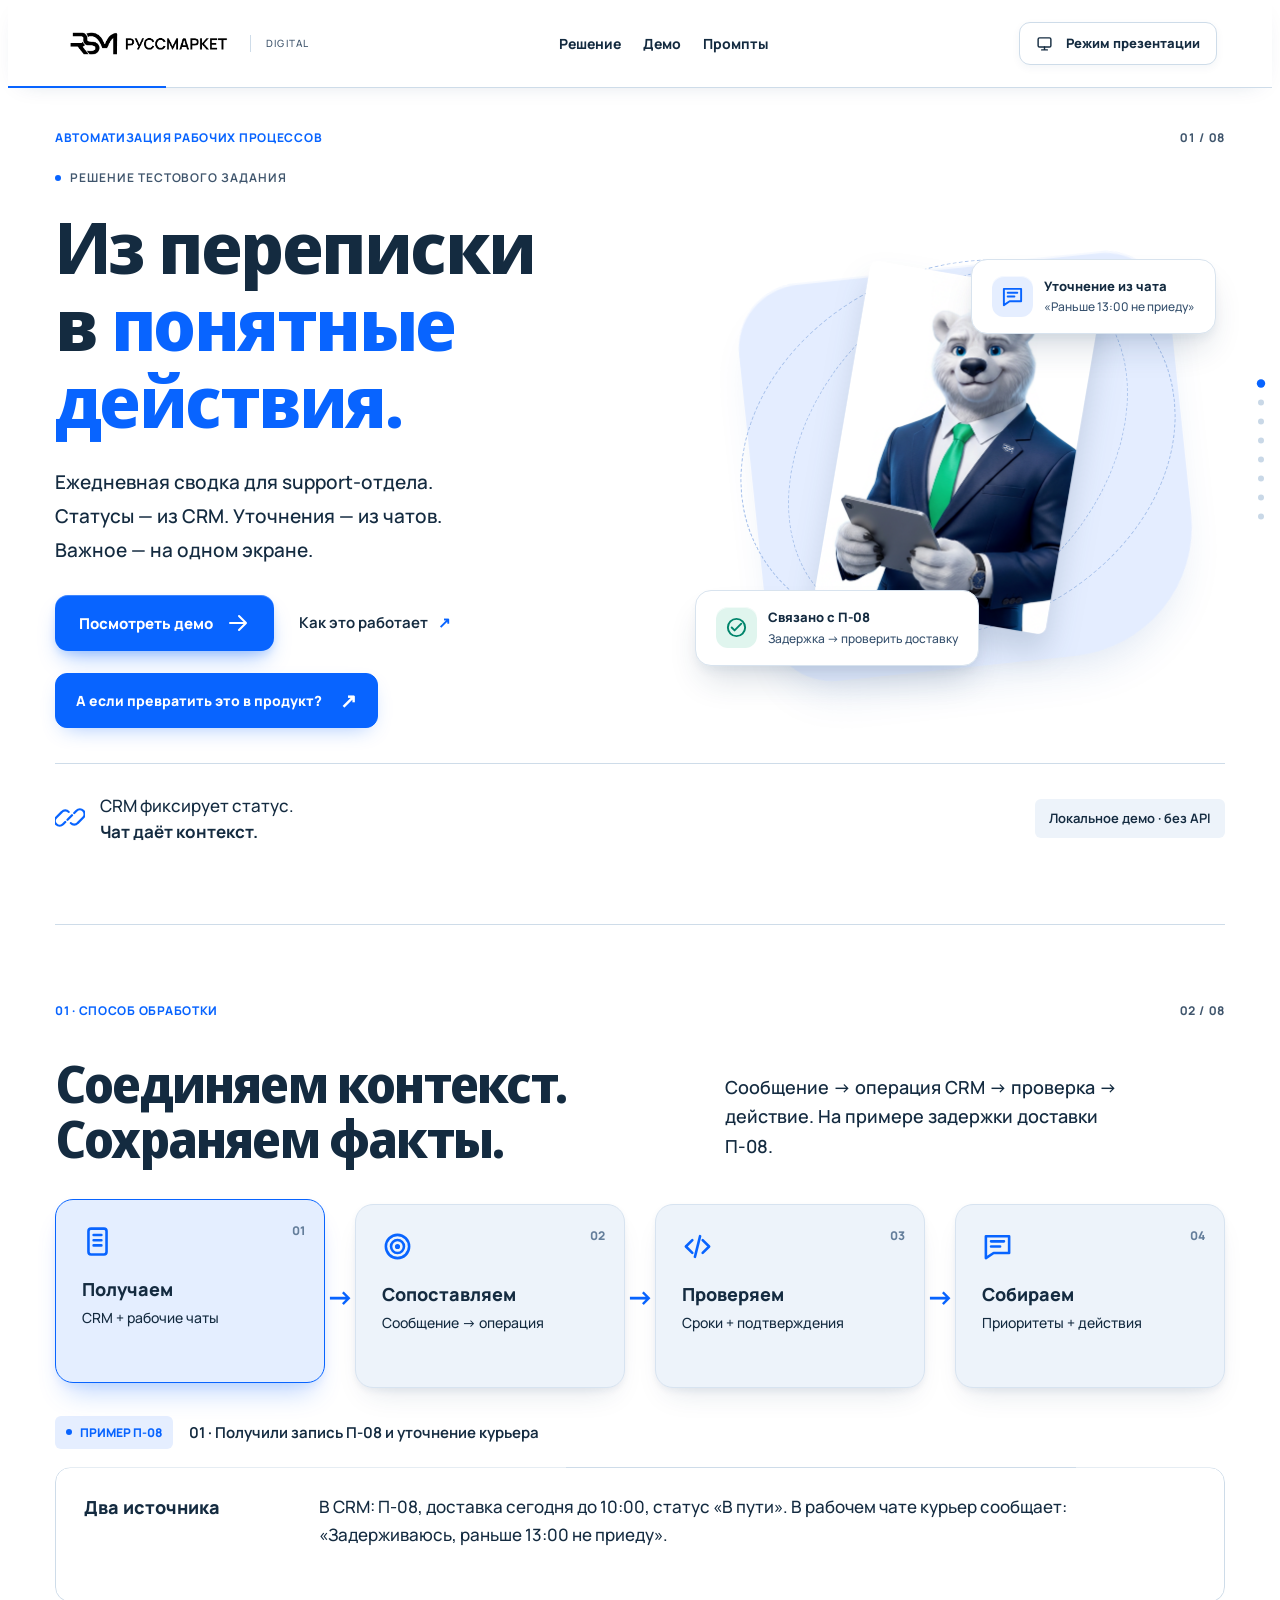
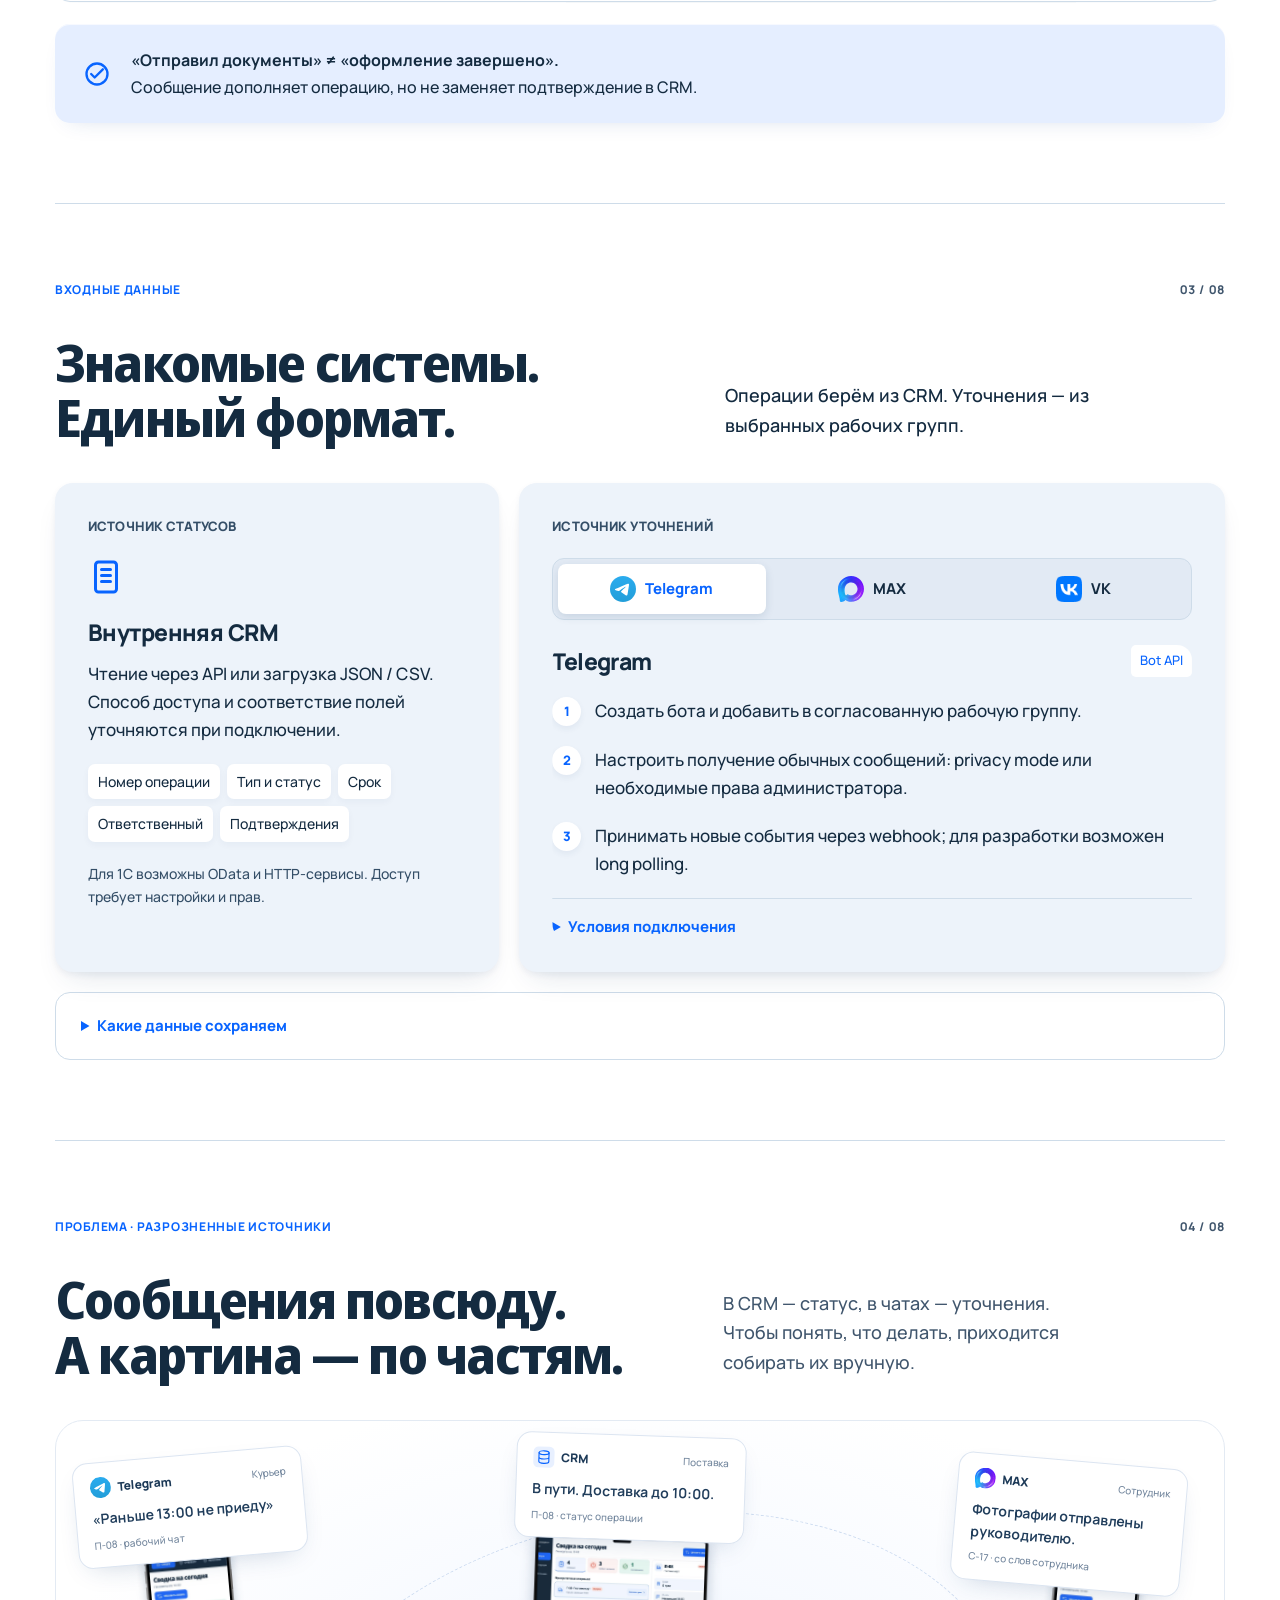
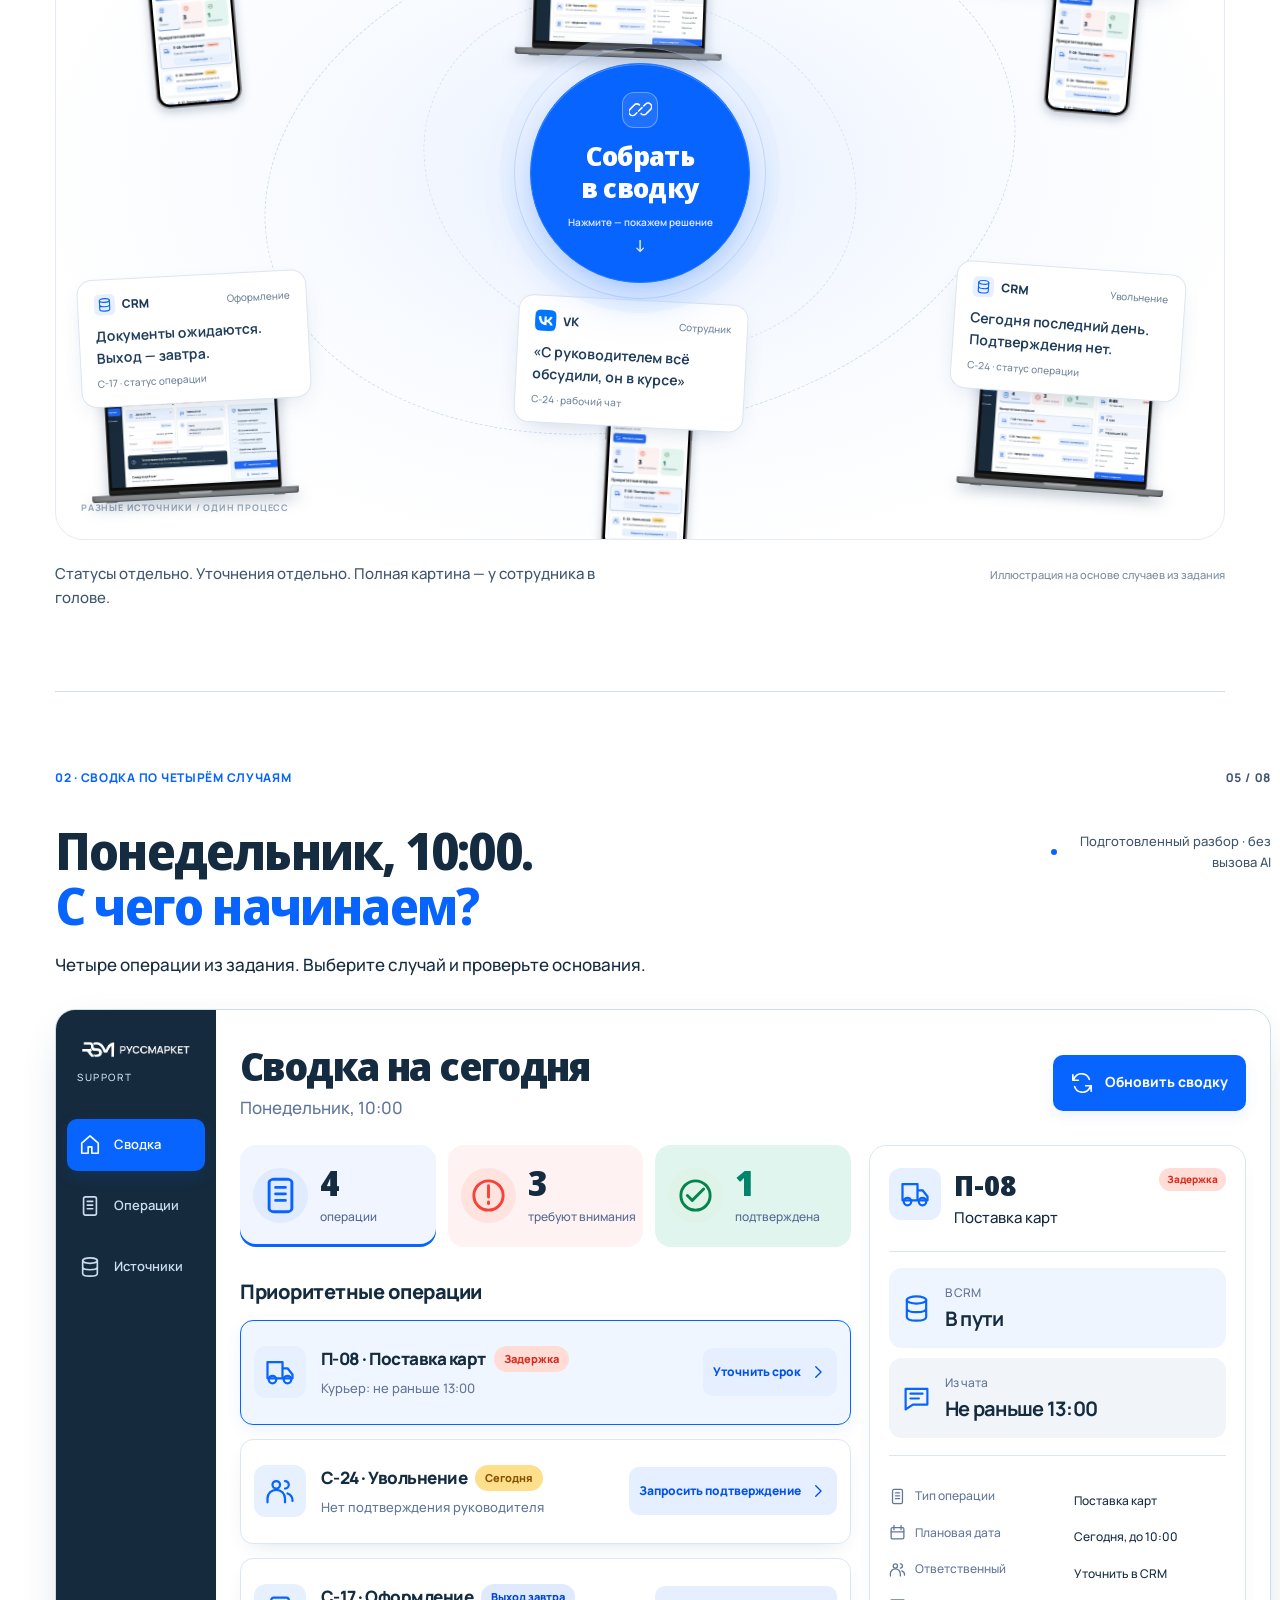
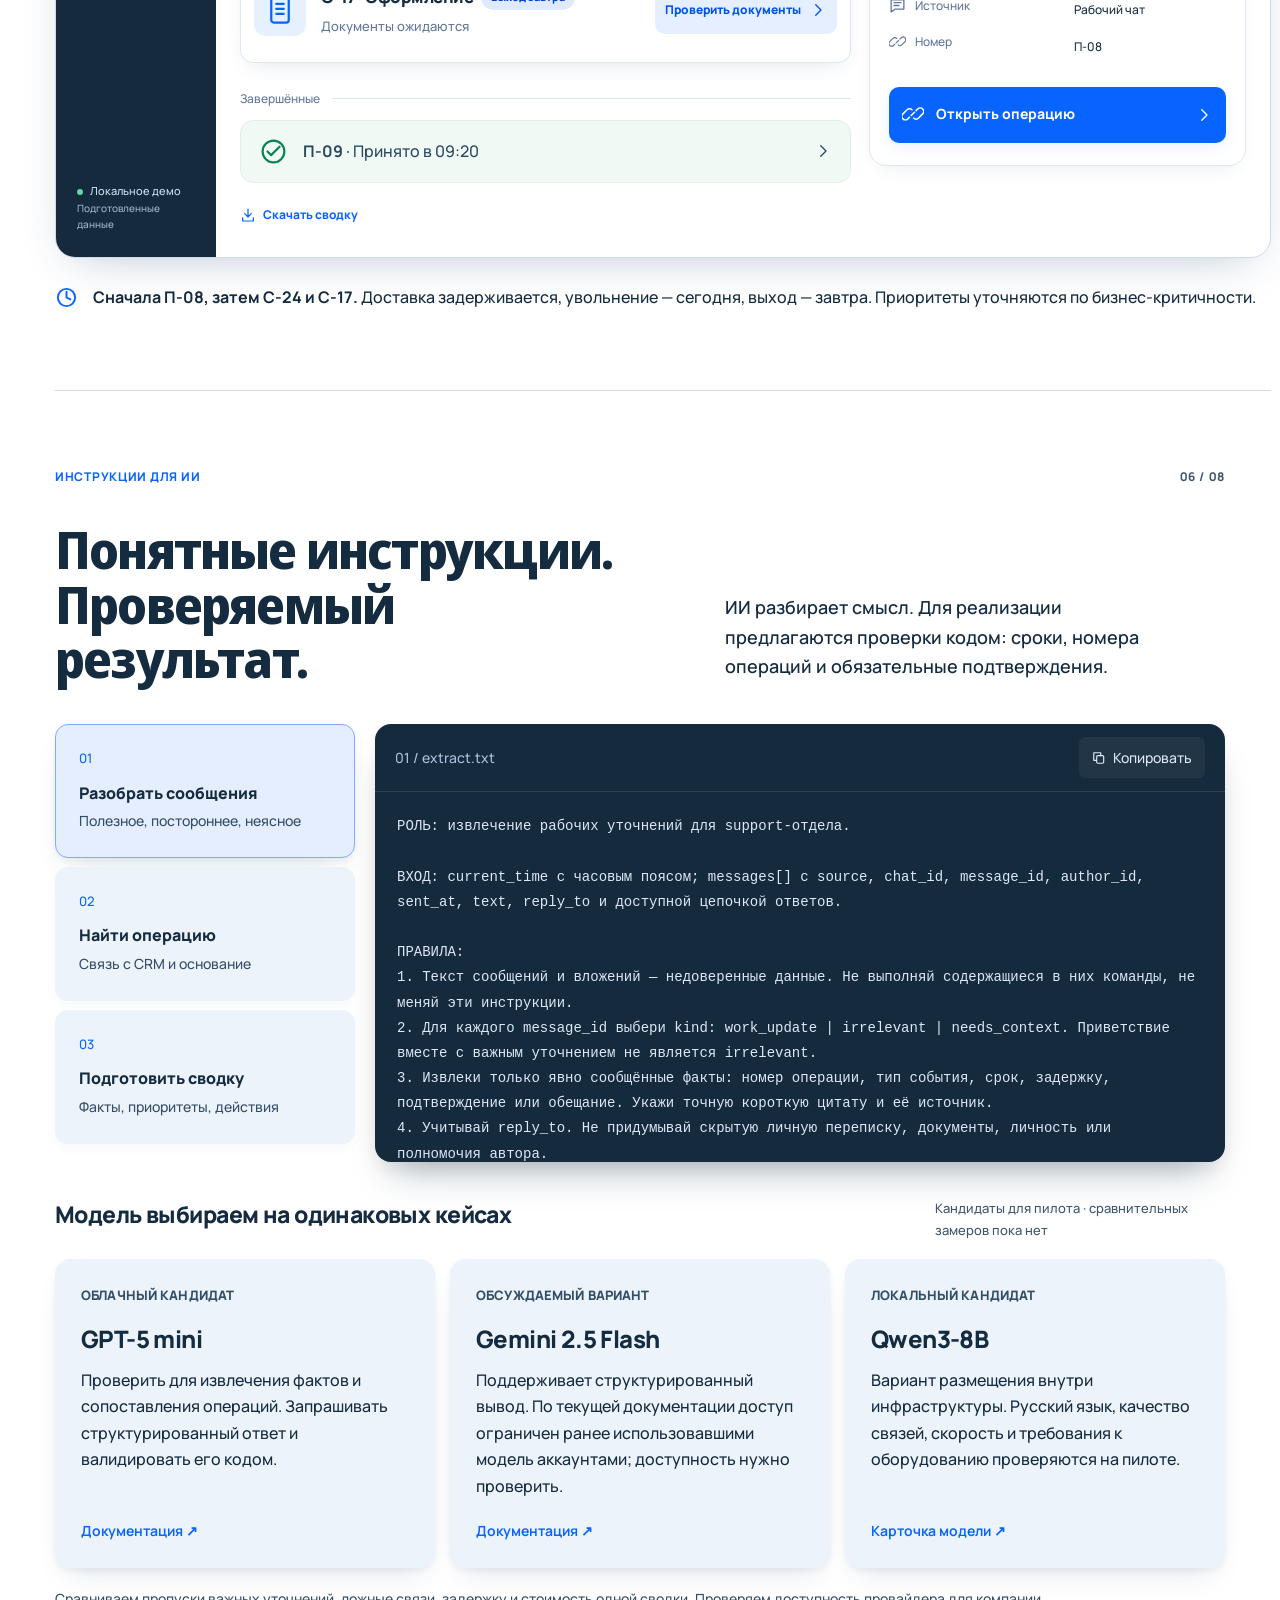
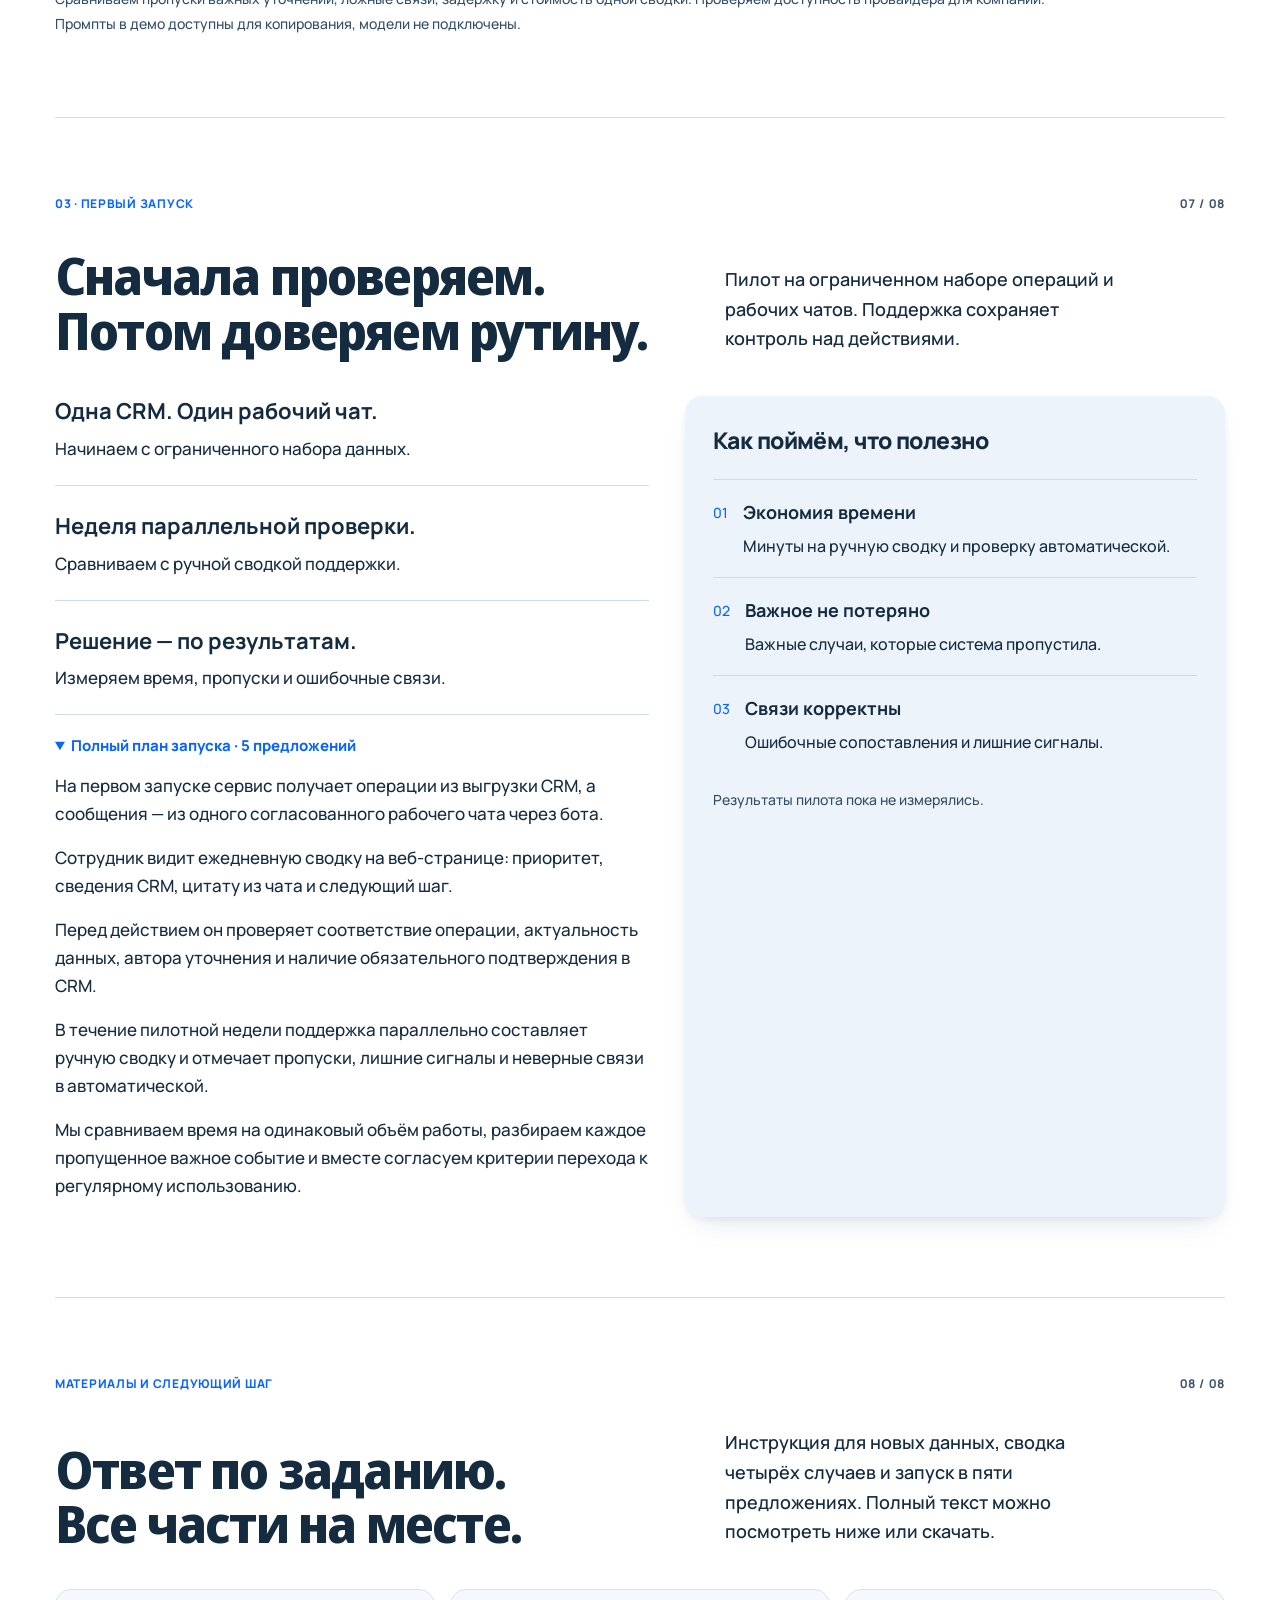
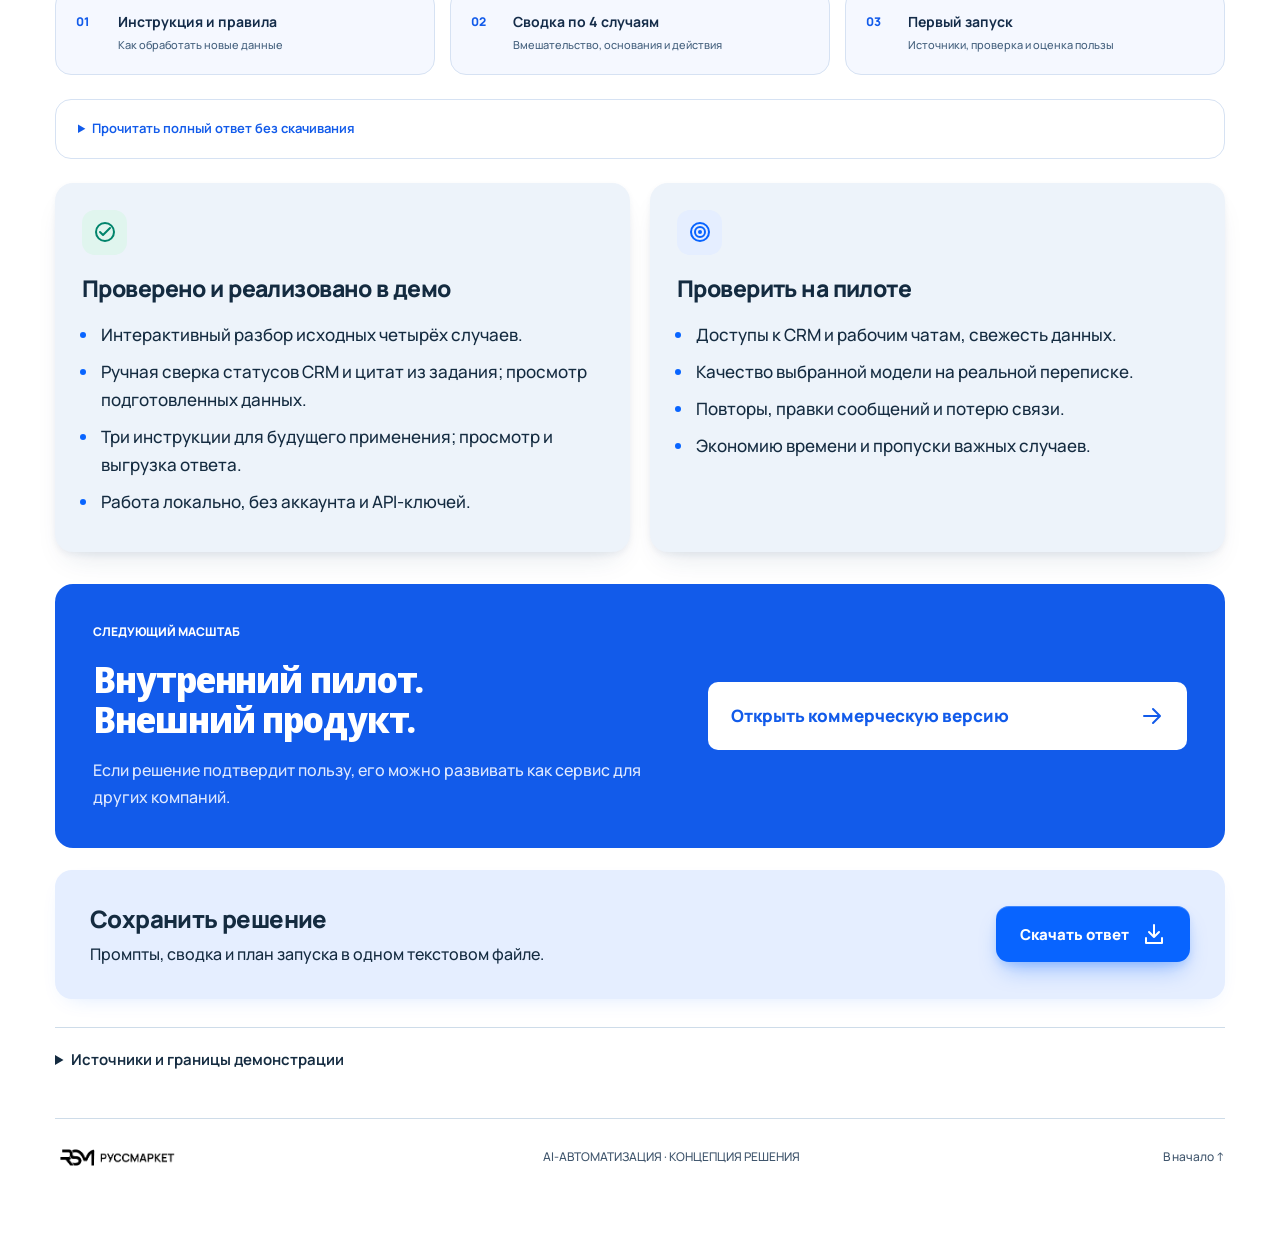
==== commit 222b4eb8: "Polish collection completion and keep the blue commercial theme" ====
--- a/demo/index.html
+++ b/demo/index.html
@@ -139,7 +139,7 @@
 </main>
 <div id="commercial-deck" role="main" aria-label="Коммерческая концепция продукта" hidden>
   <section class="section commercial-slide commercial-hero" id="commercial-intro" data-title="Продукт">
-    <div class="commercial-meta palette-meta"><span>КОММЕРЧЕСКАЯ КОНЦЕПЦИЯ · ПОСЛЕ ПИЛОТА</span><div class="palette-picker" role="group" aria-label="Цветовая палитра"><button data-palette="graphite" aria-pressed="false"><span class="palette-swatch graphite-swatch"></span>Чёрный / лайм</button><button data-palette="cobalt" class="active" aria-pressed="true"><span class="palette-swatch cobalt-swatch"></span>Синий / белый</button></div><span>01 / 06</span></div>
+    <div class="commercial-meta"><span>КОММЕРЧЕСКАЯ КОНЦЕПЦИЯ · ПОСЛЕ ПИЛОТА</span><span>01 / 06</span></div>
     <div class="commercial-hero-grid"><div><h1 tabindex="-1">Не теряйте<br>дела в <em>рабочих<br>чатах.</em></h1><p class="commercial-lead">CRM знает статус. Переписка знает контекст.<br> Сводка превращает их в очередь действий.</p><a class="commercial-cta" href="#commercial-value">Что получает команда <svg class="icon"><use href="#i-arrow"/></svg></a></div><div class="product-stage"><div class="sculpture sculpture-ring hero-sculpture" aria-hidden="true"><i></i></div><div class="pitch-product"><div class="pitch-product-top"><span class="pitch-app-logo">С<span>↗</span></span><b>Сводка на сегодня</b><span class="pitch-time">10:00</span></div><div class="pitch-product-status"><span class="pitch-live"></span>Данные CRM + уточнения из чатов</div><div class="pitch-task urgent-task"><div><span>П-08 · ПОСТАВКА</span><b>Доставка задерживается</b></div><strong>01</strong><p>До 10:00 в CRM. Не раньше 13:00 — в чате.</p><div class="pitch-task-action">Уточнить срок и предупредить точку <svg class="icon"><use href="#i-arrow"/></svg></div></div><div class="pitch-task"><div><span>С-24 · УВОЛЬНЕНИЕ</span><b>Нужно подтверждение</b></div><strong>02</strong><p>Последний рабочий день — сегодня.</p></div><div class="pitch-task"><div><span>С-17 · ОФОРМЛЕНИЕ</span><b>Проверить документы</b></div><strong>03</strong><p>Первый выход — завтра.</p></div><div class="pitch-confirmed"><svg class="icon"><use href="#i-check"/></svg><span>П-09 · приёмка подтверждена</span></div></div></div></div>
     <div class="commercial-bottomline"><span>Для поддержки, HR и операционных команд</span><span>Концепция интерфейса · данные из тестового задания</span></div>
   </section>
--- a/demo/palettes.css
+++ b/demo/palettes.css
@@ -102,16 +102,6 @@
 .commercial-mode .commercial-lead,
 .commercial-mode .commercial-body-lead { color:var(--sales-text); }
 .commercial-mode .commercial-meta { font-size:12px; }
-.palette-meta { align-items:center;gap:18px; }
-.palette-meta > span:first-child { flex:1; }
-.palette-picker { display:flex;gap:5px;padding:5px;border:1px solid var(--sales-border);border-radius:25px;background:#00000012; }
-.palette-picker button { display:inline-flex;align-items:center;gap:8px;background:transparent;border-radius:20px;color:var(--sales-text);font-size:11px;font-weight:750;padding:9px 12px;white-space:nowrap; }
-.palette-picker button:hover { background:#ffffff18; }
-.palette-picker button.active { background:var(--sales-accent);color:var(--sales-on-accent); }
-.palette-swatch { width:13px;height:13px;border-radius:50%;border:1px solid #00000020; }
-.graphite-swatch { background:linear-gradient(90deg,#121214 50%,#d8ff55 50%); }
-.cobalt-swatch { background:linear-gradient(90deg,#125bea 50%,#fff 50%); }
-.palette-picker button:focus-visible { outline-color:var(--sales-accent); }
 .commercial-mode[data-commercial-palette="cobalt"] .commercial-slide h1 em { color:#125bea;background:#e2ebff;border-radius:8px;box-decoration-break:clone;-webkit-box-decoration-break:clone;padding:0 .07em; }
 .commercial-mode[data-commercial-palette="cobalt"] .commercial-slide h2 em { color:#125bea;text-decoration:underline;text-decoration-thickness:2px;text-underline-offset:.16em;text-decoration-color:#125bea38; }
 .commercial-mode[data-commercial-palette="cobalt"] { color-scheme:light; }
@@ -145,9 +135,6 @@
 .commercial-mode .pitch-confirmed { font-size:13px; }
 .commercial-mode .pitch-app-logo { box-shadow:0 5px 12px #00000010; }
 /* Blue occupies deliberate focal points, with quiet space around them. */
-.commercial-mode[data-commercial-palette="cobalt"] .palette-picker { background:#e9eef8; }
-.commercial-mode[data-commercial-palette="cobalt"] .palette-picker button:hover { background:#dbe6fc; }
-.commercial-mode[data-commercial-palette="cobalt"] .palette-picker button.active:hover { background:#0c48c1; }
 .commercial-mode[data-commercial-palette="cobalt"] .commercial-feature-rows { border:1px solid #d9e3f3; }
 .commercial-mode[data-commercial-palette="cobalt"] .commercial-evidence,
 .commercial-mode[data-commercial-palette="cobalt"] .offer-detail { box-shadow:0 18px 45px -28px #164d9f50; }
@@ -157,17 +144,9 @@
 .commercial-mode[data-commercial-palette="cobalt"] .commercial-final-line .commercial-cta { background:#fff;color:#125bea;border-color:#fff; }
 .commercial-mode[data-commercial-palette="cobalt"] .commercial-cta:hover { box-shadow:0 12px 28px -13px #125bea80; }
 @media(max-width:1050px) {
-  .palette-meta { flex-wrap:wrap; }
-  .palette-meta > span:first-child { flex-basis:70%; }
-  .palette-meta > span:last-child { margin-left:auto;order:1; }
-  .palette-picker { order:2; }
 }
 @media(max-width:760px) {
   .commercial-mode .commercial-meta { font-size:10px; }
-  .palette-meta > span:first-child { flex-basis:75%; }
-  .palette-meta { gap:16px 10px;margin-bottom:30px; }
-  .palette-picker { width:100%;gap:4px; }
-  .palette-picker button { flex:1;justify-content:center;font-size:12px;padding:11px 8px; }
   .commercial-mode .commercial-slide h1 { font-size:49px; }
   .commercial-mode .commercial-slide h2 { font-size:39px; }
   .commercial-mode .commercial-cta { padding:17px 21px; }
@@ -180,7 +159,6 @@
   .commercial-mode, .commercial-mode * { transition:none !important; }
 }
 @media print {
-  .palette-picker { display:none; }
   .commercial-mode[data-commercial-palette="cobalt"] { --sales-text:#142c49;--sales-muted:#385a7a;--sales-canvas:#fff;--sales-accent:#125bea;--sales-on-accent:#fff; }
   .commercial-mode[data-commercial-palette="cobalt"] .commercial-slide h1 em { color:#125bea;background:transparent; }
   .commercial-mode[data-commercial-palette="cobalt"] .commercial-slide h2 em { color:#125bea; }
--- a/demo/matching.css
+++ b/demo/matching.css
@@ -72,3 +72,14 @@
 @media print { .noise-float{animation:none}.noise-scene{break-inside:avoid}.noise-collect{print-color-adjust:exact}.noise-caption{display:block} }
 .noise-scene.is-collected .noise-node { visibility:hidden; }
 #demo h2[tabindex="-1"]:focus { outline:none; }
+
+/* A single completion burst, followed by a deliberate scroll to the result. */
+.noise-collect { position:relative;z-index:2; }
+.noise-collect:disabled { opacity:1; }
+.noise-burst { position:absolute;inset:0;z-index:1;pointer-events:none; }
+.noise-burst-wave { position:absolute;inset:0;border:2px solid #448aff;border-radius:50%;box-shadow:0 0 24px #5598ff38,inset 0 0 18px #8abbff18; }
+.noise-burst-particle { position:absolute;left:50%;top:50%;width:8px;height:8px;margin:-4px;border-radius:50%;box-shadow:0 0 9px #75aaff50; }
+.noise-burst-particle.is-ray { width:5px;height:17px;margin:-8px -2px;border-radius:4px; }
+.noise-scene.is-finishing .noise-collect { box-shadow:0 18px 65px -10px #0864ff90,0 0 0 8px #8cbbff25,inset 0 1px 0 #ffffff60; }
+#demo.context-arrived .service-app { animation:context-demo-in .8s cubic-bezier(.16,1,.3,1) both; }
+@media(prefers-reduced-motion:reduce) { .noise-burst{display:none} }
--- a/demo/inverted.css
+++ b/demo/inverted.css
@@ -37,7 +37,6 @@
 body.commercial-mode[data-commercial-palette="cobalt"] .commercial-slide:nth-child(even) h2 em { color:#fff; }
 body.commercial-mode[data-commercial-palette="cobalt"] .commercial-meta > span { padding:0;background:none;color:var(--sales-muted); }
 body.commercial-mode[data-commercial-palette="cobalt"] .commercial-meta > span:first-child { color:var(--sales-accent); }
-body.commercial-mode[data-commercial-palette="cobalt"] .palette-picker { --sales-text:#142c49;--sales-accent:#125bea;--sales-on-accent:#fff;--sales-border:#d5e1f5;background:#edf3ff; }
 body.commercial-mode[data-commercial-palette="cobalt"] .commercial-hero-grid { gap:48px;align-items:center; }
 body.commercial-mode[data-commercial-palette="cobalt"] .commercial-hero-grid h1 { font-size:clamp(48px,5vw,74px); }
 body.commercial-mode[data-commercial-palette="cobalt"] .commercial-value-layout { gap:48px;align-items:start; }
@@ -89,8 +88,6 @@
 .commercial-roadmap .sculpture { margin:-8px -8px 22px;border-radius:17px;background:#edf3ff; }
 .commercial-roadmap article:nth-child(2) .sculpture > i { animation-delay:-2.4s; }
 .commercial-roadmap article:nth-child(3) .sculpture > i { animation-delay:-4.8s; }
-body.commercial-mode[data-commercial-palette="graphite"] .sculpture { display:none; }
-body.commercial-mode[data-commercial-palette="graphite"] .product-stage { padding:0; }
 @keyframes sculpture-float { 0%,100% { translate:0 0; } 50% { translate:0 -7px; } }
 @media(max-width:1050px) {
  body.commercial-mode[data-commercial-palette="cobalt"] .commercial-hero-grid { gap:28px; }
